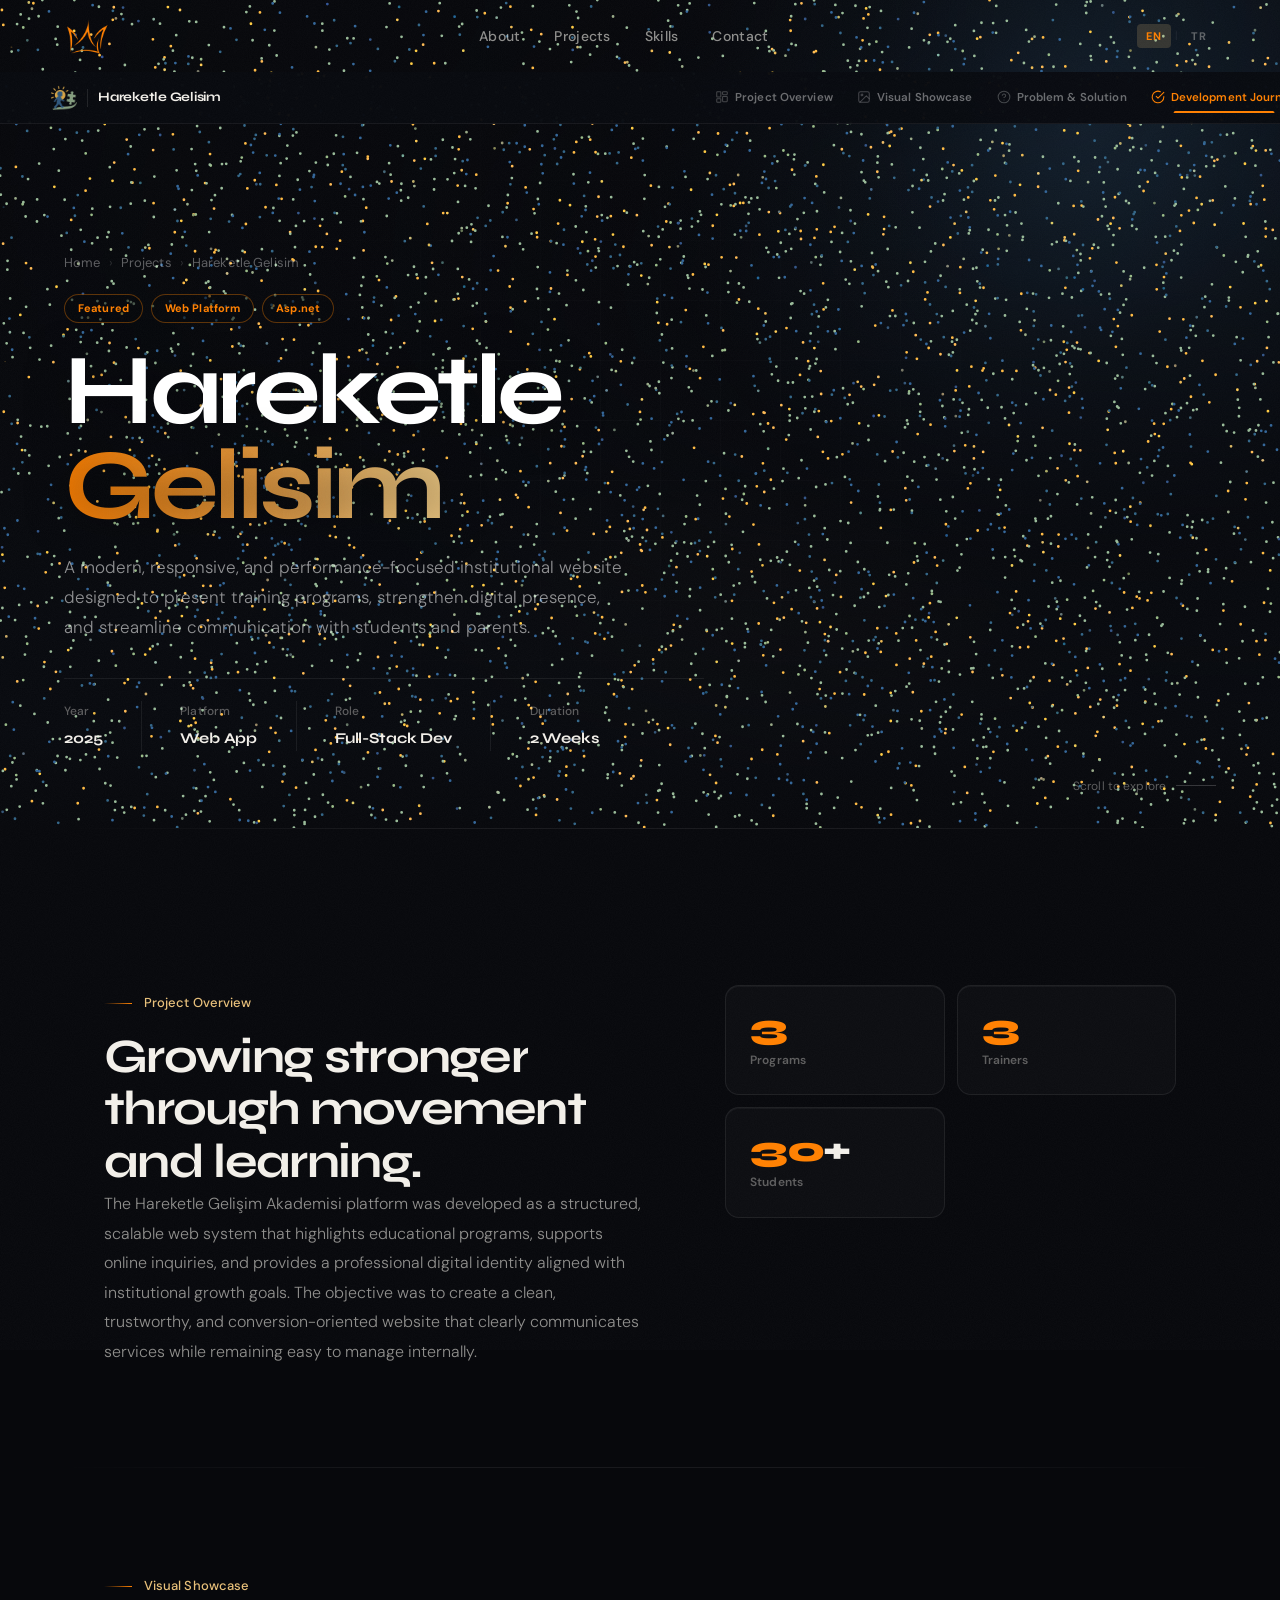
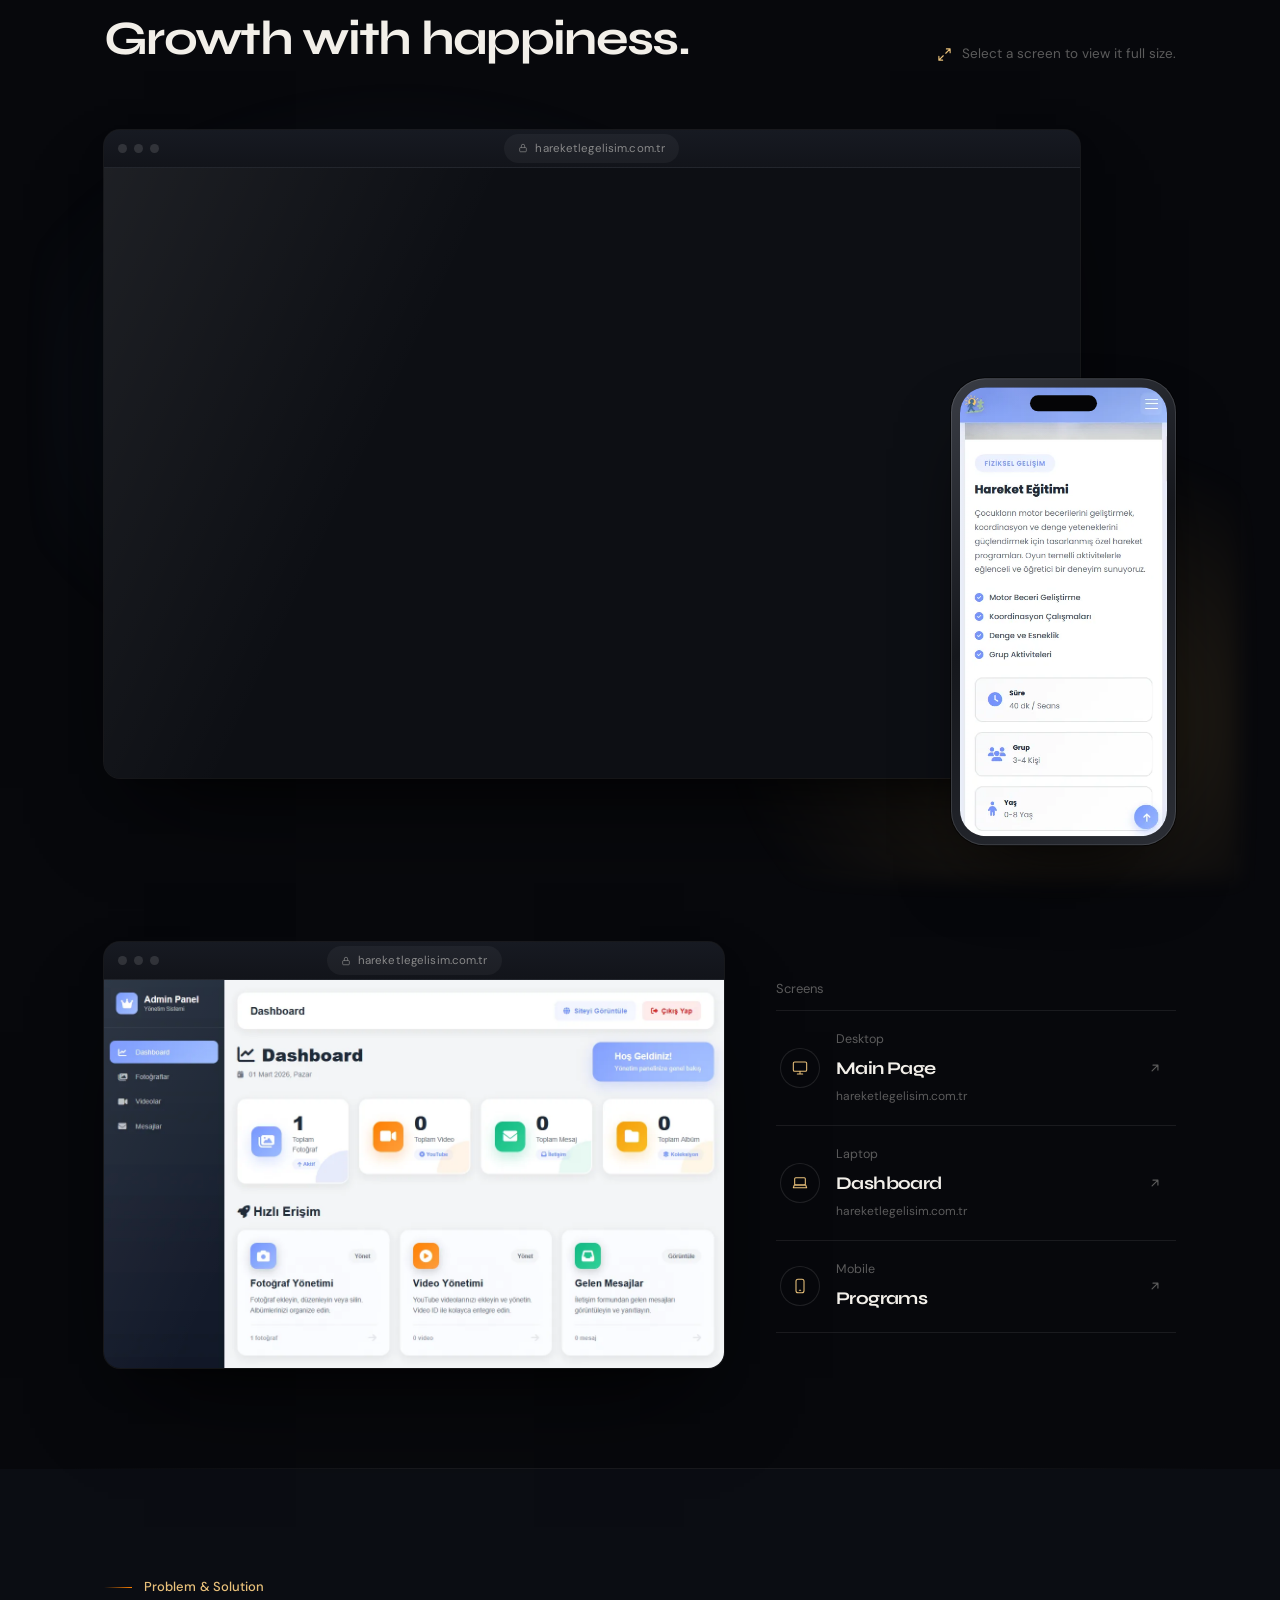
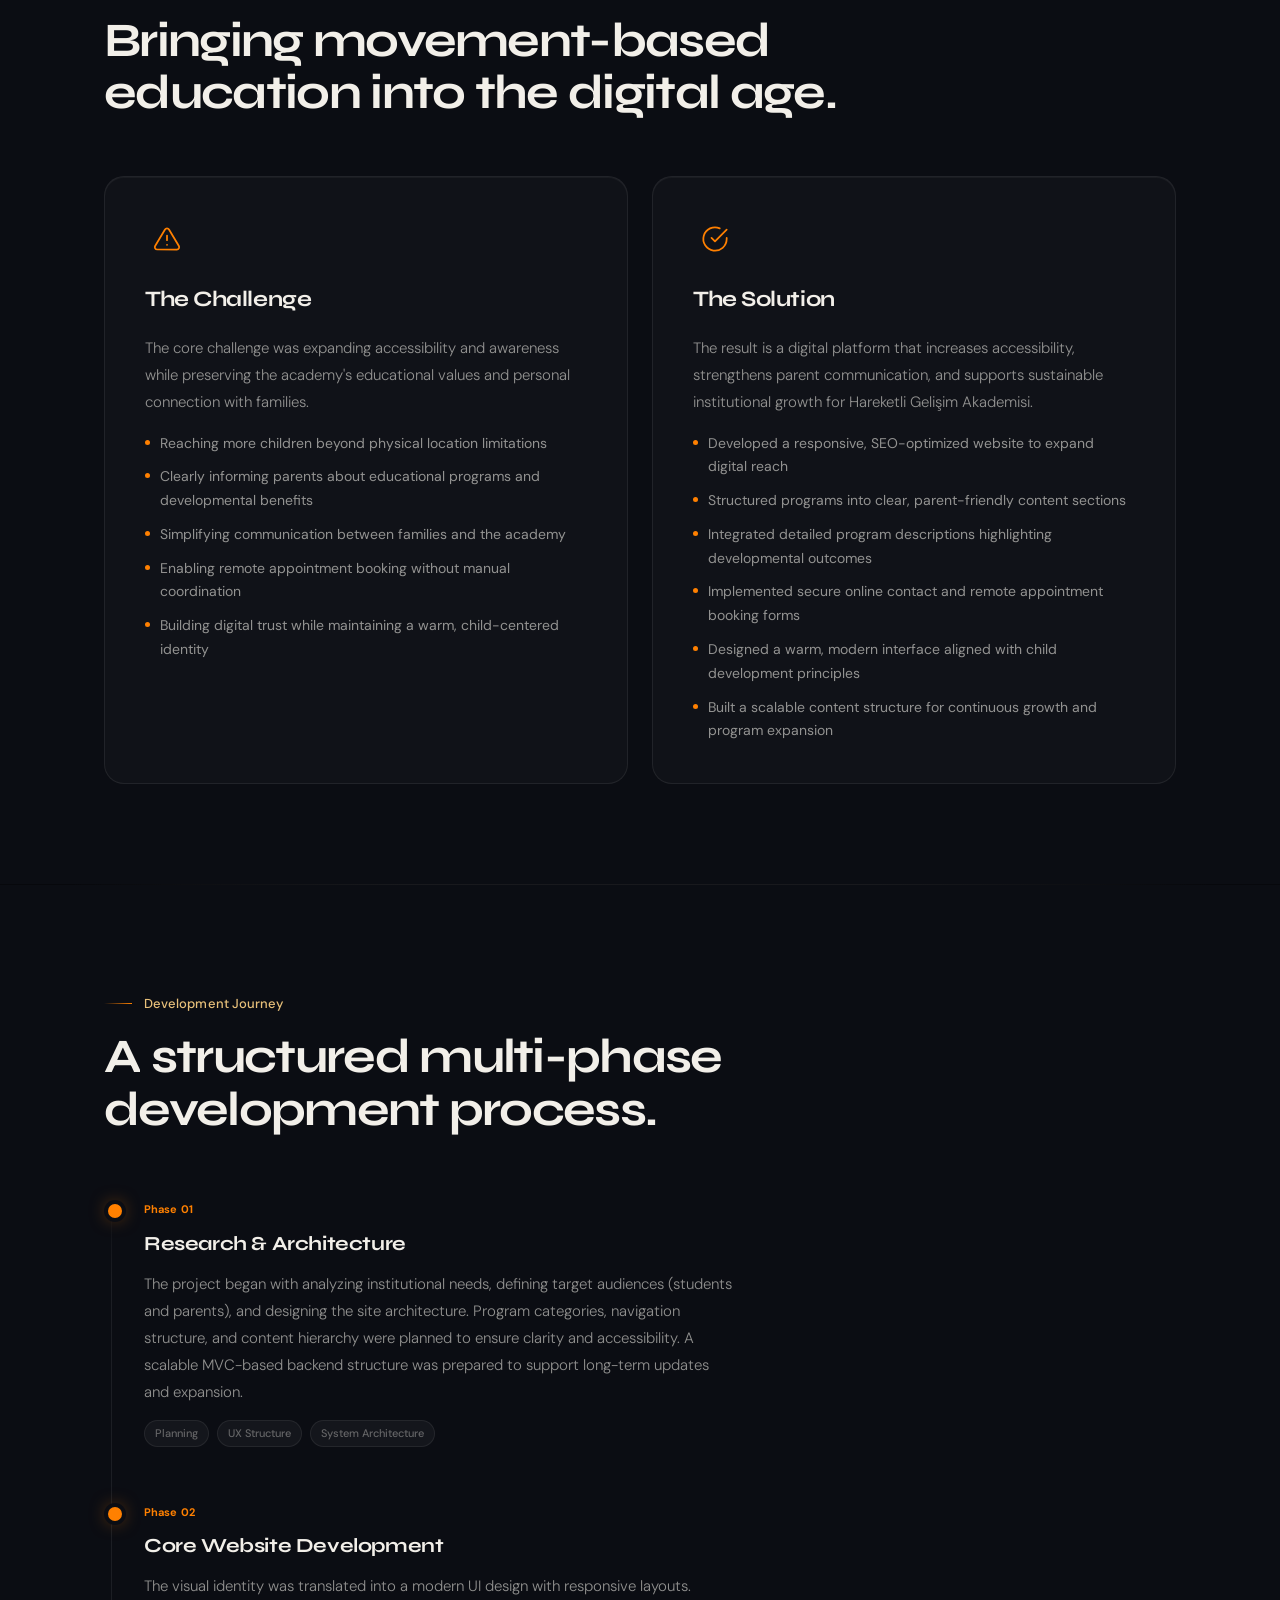
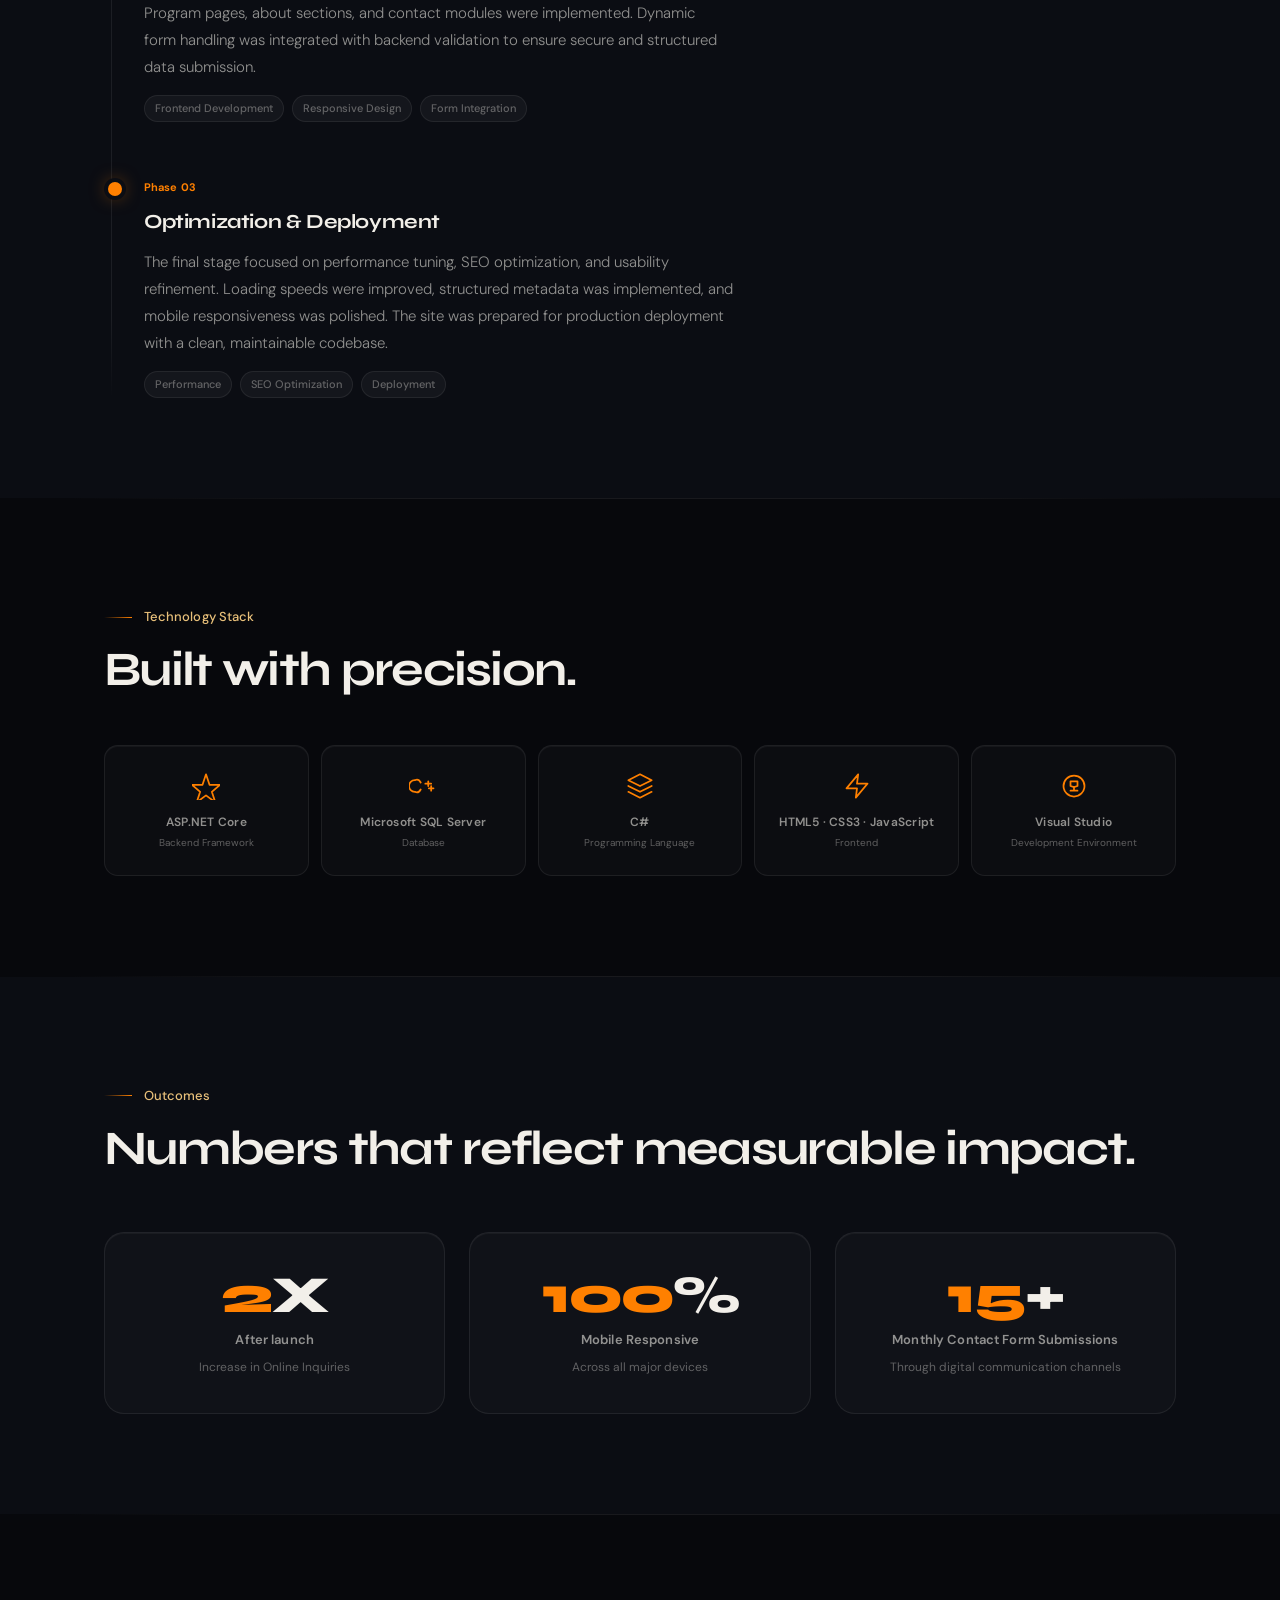
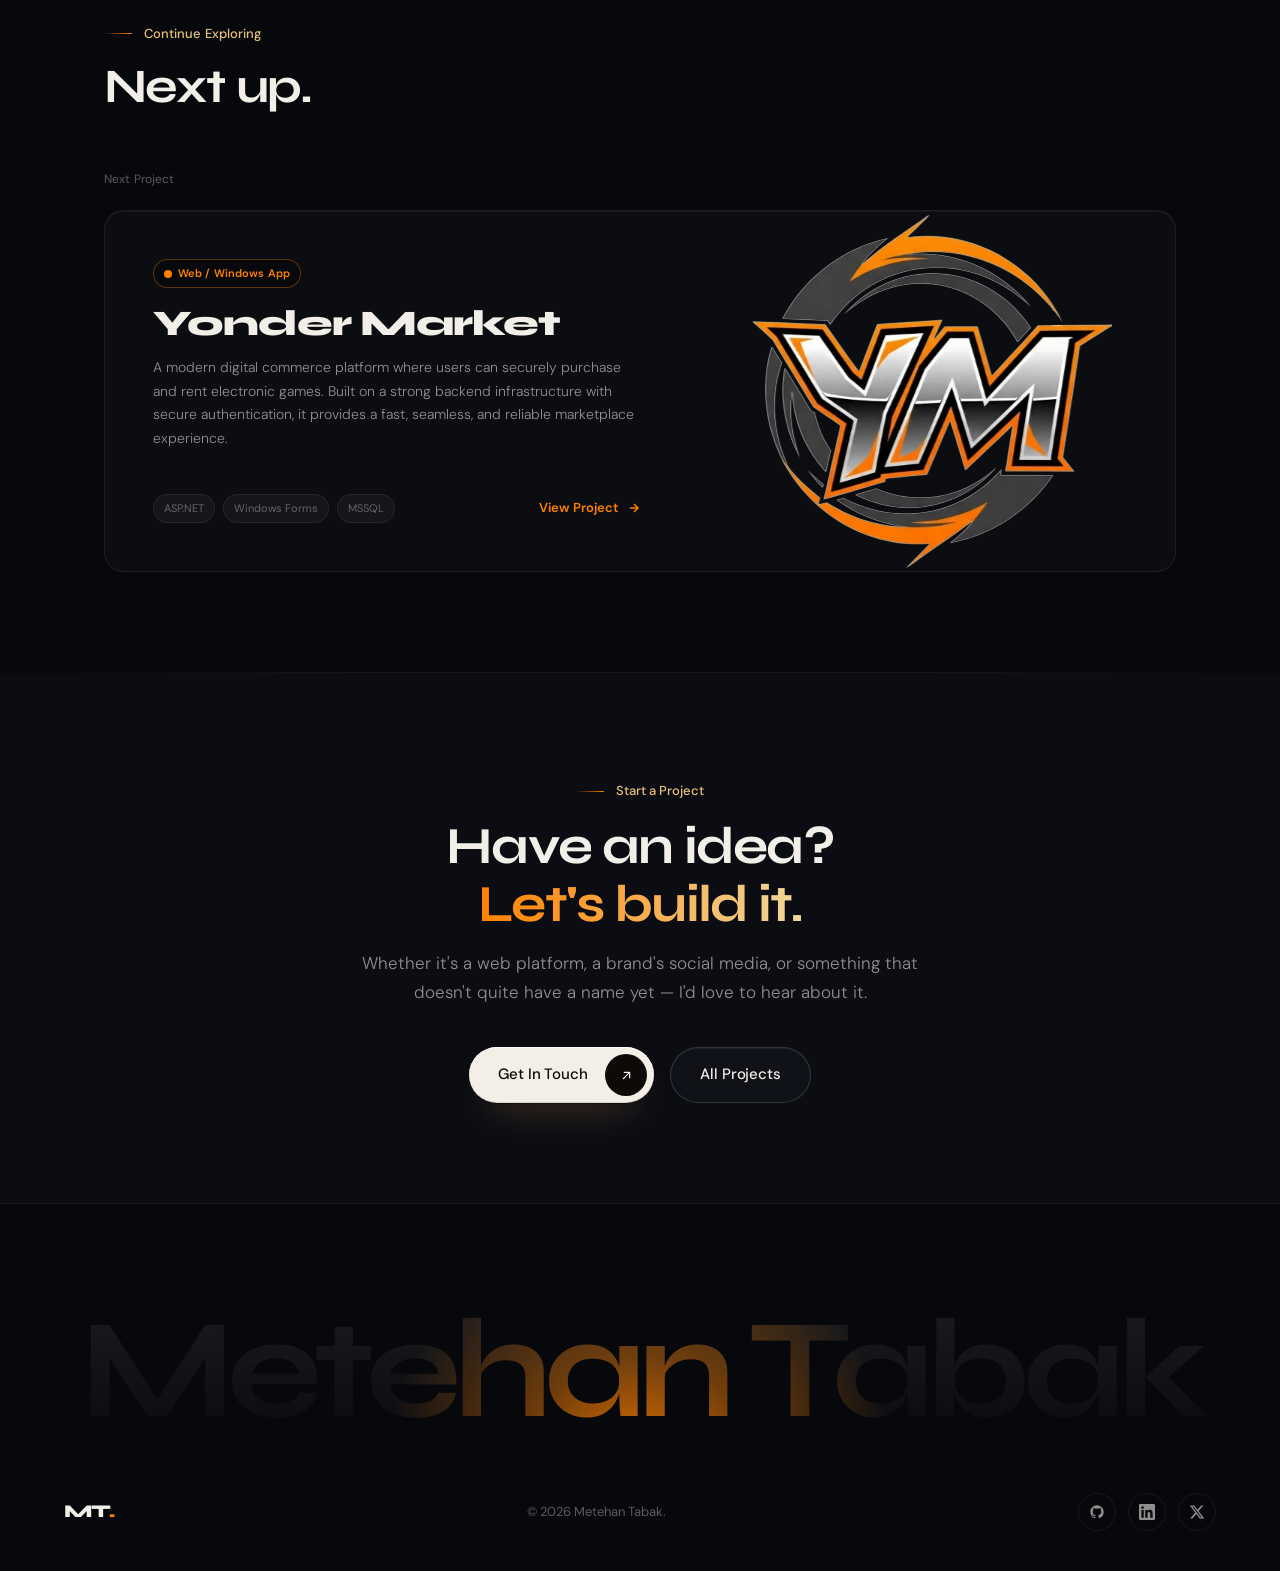
==== HareketleGelisim.html @ 30d792b5 "Add files via upload" ====
<!DOCTYPE html>
<html lang="en">
<head>
  <meta charset="UTF-8">
  <meta name="viewport" content="width=device-width, initial-scale=1.0">
  <title>Hareketle Gelisim — Metehan Tabak</title>
  <meta name="theme-color" content="#07080c">
  <link rel="preload" href="assets/fonts/syne-latin-wght-normal.woff2" as="font" type="font/woff2" crossorigin>
  <link rel="preload" href="assets/fonts/dm-sans-latin-wght-normal.woff2" as="font" type="font/woff2" crossorigin>
  <script>(function(d){d.classList.add('js');try{if(sessionStorage.getItem('mt_seen'))d.classList.add('pl-quick')}catch(e){}})(document.documentElement)</script>
  <noscript><style>#preloader{display:none!important}.reveal{opacity:1!important;transform:none!important}</style></noscript>
  <link rel="stylesheet" href="assets/css/MobileNav.css">
  <style>
    *, *::before, *::after { margin: 0; padding: 0; box-sizing: border-box; }
    :root {
      --bg: #080a0f;
      --bg2: #0d1017;
      --surface: rgba(255,255,255,0.03);
      --surface-hover: rgba(255,255,255,0.06);
      --border: rgba(255,255,255,0.06);
      --border-hover: rgba(255,255,255,0.14);
      --accent: #ff8000;
      --accent2: #FFB266;
      --accent-glow: rgba(232,192,122,0.18);
      --accent-glow-strong: rgba(232,192,122,0.35);
      --text: #f0f0ee;
      --text-muted: rgba(240,240,238,0.45);
      --text-dim: rgba(240,240,238,0.25);
      --font-display: 'Syne', sans-serif;
      --font-body: 'DM Sans', sans-serif;
    }
    html { scroll-behavior: smooth; }
    body { background: var(--bg); color: var(--text); font-family: var(--font-body); font-size: 16px; line-height: 1.7; overflow-x: hidden; }


    /* ── CUSTOM CURSOR ── */
    #cursor {
      position: fixed;
      top: 0; left: 0;
      width: 12px; height: 12px;
      background: var(--accent);
      border-radius: 50%;
      pointer-events: none;
      z-index: 9999;
      transform: translate(-50%, -50%);
      transition: width .2s, height .2s, background .2s, opacity .3s;
      mix-blend-mode: normal;
      opacity: 0;
    }
    #cursor-ring {
      position: fixed;
      top: 0; left: 0;
      width: 36px; height: 36px;
      border: 1.5px solid rgba(232,192,122,0.5);
      border-radius: 50%;
      pointer-events: none;
      z-index: 9998;
      transform: translate(-50%, -50%);
      transition: all .08s linear, opacity .3s;
      opacity: 0;
    }

    /* PRELOADER */
    #preloader { position: fixed; inset: 0; background: var(--bg); z-index: 99999; display: flex; align-items: center; justify-content: center; flex-direction: column; gap: 24px; transition: opacity .6s ease, visibility .6s ease; }
    #preloader.hidden { opacity: 0; visibility: hidden; }
    .preloader-logo { font-family: var(--font-display); font-size: 40px; font-weight: 800; letter-spacing: -0.03em; color: var(--text); }
    .preloader-logo span { color: var(--accent); }
    .preloader-bar-wrap { width: 200px; height: 2px; background: rgba(255,255,255,0.08); border-radius: 2px; overflow: hidden; }
    .preloader-bar { height: 100%; background: linear-gradient(90deg, var(--accent2), var(--accent)); width: 0%; animation: preload 1.4s cubic-bezier(.4,0,.2,1) forwards; }
    @keyframes preload { 0%{width:0%} 40%{width:60%} 80%{width:88%} 100%{width:100%} }

    /* NAV */
    nav { position: fixed; top: 0; left: 0; right: 0; z-index: 1000; padding: 0 clamp(24px,5vw,80px); height: 72px; display: flex; align-items: center; gap: 24px; transition: background .4s, backdrop-filter .4s; }
    nav.scrolled { background: rgba(8,10,15,0.85); backdrop-filter: blur(20px); border-bottom: 1px solid var(--border); }
    .nav-logo { text-decoration: none; flex: 0 0 auto; display: flex; align-items: center; }
    .nav-logo-img { height: 60px; width: auto; display: block; object-fit: contain; filter: brightness(1); transition: opacity .25s; }
    .nav-logo:hover .nav-logo-img { opacity: 0.8; }
    .nav-links { display: flex; align-items: center; gap: 40px; list-style: none; }
    .nav-links a { font-size: 14px; font-weight: 500; color: var(--text-muted); text-decoration: none; letter-spacing: 0.02em; transition: color .25s; position: relative; }
    .nav-links a::after { content:''; position:absolute; bottom:-4px; left:0; width:0; height:1px; background:var(--accent); transition:width .3s cubic-bezier(.4,0,.2,1); }
    .nav-links a:hover { color: var(--text); }
    .nav-links a:hover::after { width: 100%; }
    .hamburger { display: none; flex-direction: column; gap: 5px; background: none; border: none; padding: 4px; }
    .hamburger span { display: block; width: 22px; height: 1.5px; background: var(--text); border-radius: 2px; }

    /* ══ HERO ══ */
    #hero {
      position: relative;
      min-height: 92vh;
      display: flex;
      flex-direction: column;
      justify-content: flex-end;
      overflow: hidden;
    }

    /* subtle dark base */
    .hero-art {
      position: absolute; inset: 0; z-index: 0;
    }
    .hero-art::before {
      content: ''; position: absolute; inset: 0; z-index: 1; pointer-events: none;
      background:
        radial-gradient(ellipse 110% 70% at 50% 0%,   rgba(8,10,15,0.55) 0%, transparent 60%),
        radial-gradient(ellipse 100% 50% at 50% 100%,  rgba(8,10,15,0.95) 0%, rgba(8,10,15,0.6) 40%, transparent 70%);
    }
    .hero-art::after {
      content: ''; position: absolute; inset: 0; z-index: 2; pointer-events: none;
      background: linear-gradient(to top,
        var(--bg) 0%, rgba(8,10,15,0.96) 12%, rgba(8,10,15,0.80) 25%,
        rgba(8,10,15,0.45) 45%, rgba(8,10,15,0.15) 65%, transparent 80%);
    }
    .hero-noise { position: absolute; inset: 0; z-index: 3;
      background-image: url("data:image/svg+xml,%3Csvg viewBox='0 0 256 256' xmlns='http://www.w3.org/2000/svg'%3E%3Cfilter id='n'%3E%3CfeTurbulence type='fractalNoise' baseFrequency='0.9' numOctaves='4' stitchTiles='stitch'/%3E%3C/filter%3E%3Crect width='100%25' height='100%25' filter='url(%23n)' opacity='0.03'/%3E%3C/svg%3E");
      background-size: 200px; pointer-events: none; }
    .hero-grid { position: absolute; inset: 0; z-index: 3;
      background-image: linear-gradient(rgba(255,255,255,0.018) 1px, transparent 1px),
                        linear-gradient(90deg, rgba(255,255,255,0.018) 1px, transparent 1px);
      background-size: 60px 60px;
      mask-image: radial-gradient(ellipse 70% 70% at 50% 50%, black 0%, transparent 75%);
      pointer-events: none; }

    /* content strip — flex row: text left, logo right */
    .hero-content {
      position: relative; z-index: 10; width: 100%;
      padding: 0 clamp(28px,5vw,88px) clamp(52px,6vw,88px);
      opacity: 0; animation: fadeUp .9s ease .25s forwards;
      display: flex;
      align-items: flex-end;
      justify-content: space-between;
      gap: 0;
      overflow: visible;
    }
    /* text sits on top of the logo bleed */
    .hero-text {
      flex: 1; min-width: 0;
      position: relative; z-index: 2;
    }

    /* ── PARALLAX LOGO IMG ── */
    #heroLogoImg {
      flex-shrink: 0;
      width: clamp(1000px, 52vw, 720px);
      height: clamp(420px, 52vw, 720px);
      object-fit: contain;
      display: block;
      margin-right: 40px;
      opacity: 0;
      will-change: transform;
      position: relative; z-index: 1;
      transition: opacity 0.7s ease;
      pointer-events: none;
    }
    #heroLogoImg.loaded { opacity: 0.65; }
    @media (max-width: 768px) { #heroLogoImg { display: none; } }
    .hero-breadcrumb {
      display: flex; align-items: center; gap: 8px;
      font-size: 11px; color: rgba(255,255,255,.35);
      letter-spacing: 0.07em; text-transform: uppercase;
      margin-bottom: 20px;
    }
    .hero-breadcrumb a { color: rgba(255,255,255,.35); text-decoration: none; transition: color .2s; }
    .hero-breadcrumb a:hover { color: var(--accent); }
    .hero-breadcrumb-sep { opacity: .4; }
    .hero-tags {
      display: flex; gap: 8px; flex-wrap: wrap;
      margin-bottom: 20px;
    }
    .hero-tag {
      padding: 4px 13px;
      background: rgba(232,192,122,0.1);
      border: 1px solid rgba(232,192,122,0.22);
      border-radius: 100px;
      font-size: 10px; font-weight: 700;
      color: var(--accent);
      letter-spacing: 0.07em; text-transform: uppercase;
    }
    h1.hero-title {
      font-family: var(--font-display);
      font-size: clamp(40px, 8vw, 100px);
      font-weight: 800; line-height: .95;
      letter-spacing: -0.04em; color: #fff;
      margin-bottom: 20px;
      text-shadow: 0 4px 40px rgba(0,0,0,.5);
    }
    h1.hero-title span {
      display: block;
      background: linear-gradient(90deg, var(--accent) 0%, var(--accent2) 55%, #f0d89a 100% );
      -webkit-background-clip: text; -webkit-text-fill-color: transparent; background-clip: text;
    }
    .hero-desc {
      font-size: clamp(14px, 1.6vw, 17px);
      color: rgba(255,255,255,.55);
      max-width: 560px; line-height: 1.75;
      font-weight: 300; margin-bottom: 36px;
    }
    .hero-meta { display: flex; gap: 48px; flex-wrap: wrap; }
    .meta-label { font-size: 10px; letter-spacing: 0.1em; text-transform: uppercase; color: var(--text-dim); font-weight: 600; margin-bottom: 4px; }
    .meta-value { font-family: var(--font-display); font-size: 15px; font-weight: 700; color: var(--text); letter-spacing: -0.01em; }
    .hero-scroll { position: absolute; bottom: 32px; right: clamp(24px,5vw,80px); display: flex; align-items: center; gap: 10px; font-size: 11px; letter-spacing: 0.1em; text-transform: uppercase; color: var(--text-dim); opacity: 0; animation: fadeUp .8s ease 1s forwards; }
    .scroll-line { width: 40px; height: 1px; background: rgba(255,255,255,.18); overflow: hidden; position: relative; }
    .scroll-line::after { content:''; position:absolute; left:-100%; top:0; width:100%; height:100%; background:var(--accent); animation: lineSlide 2.2s ease 1.8s infinite; }
    @keyframes lineSlide { 0%{left:-100%} 50%{left:0%} 100%{left:100%} }
    @keyframes fadeUp { from{opacity:0;transform:translateY(28px)} to{opacity:1;transform:translateY(0)} }

    /* ══ STICKY PROJECT BAR ══ */
    #project-bar {
      position: fixed;
      top: 72px; left: 0; right: 0;
      height: 52px;
      z-index: 900;
      display: flex;
      align-items: center;
      padding: 0 clamp(20px,4vw,72px);
      background: rgba(8,10,15,0.94);
      backdrop-filter: blur(24px);
      -webkit-backdrop-filter: blur(24px);
      border-bottom: 1px solid rgba(255,255,255,0.06);
      /* Tamamen viewport dışına çek */
      transform: translateY(calc(-100% - 72px));
      opacity: 0;
      transition: transform 0.42s cubic-bezier(.4,0,.2,1), opacity 0.38s ease;
      pointer-events: none;
    }
    #project-bar.visible {
      transform: translateY(0);
      opacity: 1;
      pointer-events: all;
    }

    /* Scroll progress bar */
    #project-bar::after {
      content: '';
      position: absolute;
      bottom: 0; left: 0;
      height: 2px;
      width: var(--scroll-pct, 0%);
      background: linear-gradient(90deg, var(--accent2), var(--accent));
      transition: width 0.1s linear;
      border-radius: 0 2px 2px 0;
    }

    .pbar-left {
      display: flex; align-items: center; gap: 10px;
      flex: 0 0 auto; min-width: 0;
    }
    .pbar-logo { width: 26px; height: 26px; object-fit: contain; border-radius: 6px; opacity: 0.85; }
    .pbar-divider { width: 1px; height: 18px; background: rgba(255,255,255,0.1); flex-shrink: 0; }
    .pbar-name { font-family: var(--font-display); font-size: 13px; font-weight: 700; color: var(--text); letter-spacing: -0.02em; white-space: nowrap; }

    /* ── CENTERED pbar-nav ── */
    .pbar-nav-wrap {
      position: absolute;
      top: 0; bottom: 0;
      left: 50%;
      transform: translateX(-50%);
      display: flex;
      align-items: center;
    }
    .pbar-nav {
      display: flex;
      align-items: center;
      gap: 2px;
      height: 100%;
    }
    .pbar-btn {
      display: flex; align-items: center; gap: 6px;
      padding: 5px 11px; border-radius: 7px;
      color: rgba(255,255,255,0.4);
      text-decoration: none; font-size: 11.5px; font-weight: 600;
      letter-spacing: 0.01em; white-space: nowrap;
      transition: color .22s, background .22s;
      border: none; background: transparent;
      position: relative;
    }
    .pbar-btn::after {
      content: '';
      position: absolute;
      bottom: -1px; left: 50%;
      transform: translateX(-50%) scaleX(0);
      width: 60%; height: 2px;
      background: var(--accent);
      border-radius: 2px 2px 0 0;
      transition: transform .25s cubic-bezier(.4,0,.2,1), opacity .25s;
      opacity: 0;
    }
    .pbar-btn svg { flex-shrink: 0; opacity: 0.6; transition: opacity .22s, color .22s; }
    .pbar-btn:hover { color: var(--text); background: rgba(255,255,255,0.05); }
    .pbar-btn:hover svg { opacity: 1; }
    .pbar-btn.active { color: var(--accent); }
    .pbar-btn.active::after { transform: translateX(-50%) scaleX(1); opacity: 1; }
    .pbar-btn.active svg { opacity: 1; color: var(--accent); }

    /* Mirror of pbar-left — nav'ı gerçekten ortalar */
    .pbar-right { flex: 0 0 auto; visibility: hidden; display: flex; align-items: center; gap: 10px; }
    .pbar-right .pbar-logo { width: 26px; height: 26px; }
    .pbar-right .pbar-divider { width: 1px; height: 18px; }
    .pbar-right .pbar-name { font-size: 13px; }

    /* DIVIDER */
    .section-divider { height: 1px; background: linear-gradient(90deg, transparent, var(--border) 30%, var(--border) 70%, transparent); margin: 0 clamp(24px,5vw,80px); }

    /* SECTION BASE */
    .section-wrap { max-width: 1200px; margin: 0 auto; padding: 100px clamp(24px,5vw,80px); }
    .section-label { display: inline-flex; align-items: center; gap: 10px; font-size: 11px; letter-spacing: 0.12em; text-transform: uppercase; color: var(--accent); font-weight: 600; margin-bottom: 16px; }
    .section-label::before { content:''; display:block; width:24px; height:1px; background:var(--accent); }
    .section-title { font-family: var(--font-display); font-size: clamp(28px,4.5vw,48px); font-weight: 800; letter-spacing: -0.03em; line-height: 1.1; color: var(--text); }
    .section-desc { font-size: 17px; color: var(--text-muted); margin-top: 16px; font-weight: 300; line-height: 1.8; }

    /* REVEAL */
    .reveal { opacity: 0; transform: translateY(32px); transition: opacity .8s cubic-bezier(.4,0,.2,1), transform .8s cubic-bezier(.4,0,.2,1); }
    .reveal.visible { opacity: 1; transform: translateY(0); }
    .reveal-delay-1 { transition-delay: .1s; }
    .reveal-delay-2 { transition-delay: .2s; }
    .reveal-delay-3 { transition-delay: .3s; }
    .reveal-delay-4 { transition-delay: .4s; }

    /* OVERVIEW */
    #overview { background: var(--bg); }
    .overview-grid { display: grid; grid-template-columns: 1.2fr 1fr; gap: 80px; align-items: start; margin-top: 56px; }
    .overview-body { font-size: 16px; color: var(--text-muted); line-height: 1.85; font-weight: 300; }
    .overview-body p + p { margin-top: 18px; }
    .overview-body strong { color: var(--text); font-weight: 500; }
    .overview-stats { display: flex; flex-direction: column; gap: 2px; }
    .stat-card { padding: 24px; background: var(--surface); border: 1px solid var(--border); border-radius: 14px; transition: all .3s; }
    .stat-card:hover { background: var(--surface-hover); border-color: var(--border-hover); transform: translateX(4px); }
    .stat-card-num { font-family: var(--font-display); font-size: 36px; font-weight: 800; letter-spacing: -0.04em; color: var(--text); line-height: 1; }
    .stat-card-num span { color: var(--accent); }
    .stat-card-label { font-size: 12px; letter-spacing: 0.06em; text-transform: uppercase; color: var(--text-dim); margin-top: 4px; font-weight: 600; }
    .stat-row { display: grid; grid-template-columns: 1fr 1fr; gap: 12px; }

    /* CHALLENGE / SOLUTION */
    #challenge { background: var(--bg2); }
    .cs-grid { display: grid; grid-template-columns: 1fr 1fr; gap: 24px; margin-top: 56px; }
    .cs-card { padding: 40px; background: var(--surface); border: 1px solid var(--border); border-radius: 20px; transition: all .4s; }
    .cs-card:hover { background: var(--surface-hover); border-color: var(--border-hover); transform: translateY(-4px); }
    .cs-icon { width: 44px; height: 44px; display: flex; align-items: center; justify-content: center; color: var(--accent); margin-bottom: 20px; }
    .cs-title { font-family: var(--font-display); font-size: 22px; font-weight: 700; color: var(--text); letter-spacing: -0.02em; margin-bottom: 16px; }
    .cs-body { font-size: 15px; color: var(--text-muted); line-height: 1.8; font-weight: 300; }
    .cs-list { margin-top: 16px; display: flex; flex-direction: column; gap: 10px; }
    .cs-item { display: flex; align-items: flex-start; gap: 10px; font-size: 14px; color: var(--text-muted); }
    .cs-item::before { content:''; display:block; width:5px; height:5px; border-radius:50%; background:var(--accent); margin-top:8px; flex-shrink:0; }

        /* GALLERY */
    #gallery { background: var(--bg); }

    /* ── Gallery Layout ── */
    .gallery-showcase { display: flex; flex-direction: column; gap: 32px; margin-top: 56px; }

    /* Row wrappers */
    .gallery-row { display: flex; gap: 24px; align-items: stretch; }

    /* ── DEVICE LABEL ── */
    .device-label {
      display: inline-flex; align-items: center; gap: 6px;
      font-size: 10px; font-weight: 700; letter-spacing: 0.1em; text-transform: uppercase;
      color: var(--text-dim); margin-bottom: 10px;
    }
    .device-label svg { opacity: .55; }

    /* ── DESKTOP FRAME ── */
    .device-desktop {
      flex: 1; min-width: 0;
      transition: transform .4s cubic-bezier(.4,0,.2,1);
    }
    .device-desktop:hover { transform: translateY(-5px); }

    .browser-frame {
      border-radius: 14px; overflow: hidden;
      border: 1px solid var(--border-hover);
      background: #1a1d24;
      box-shadow: 0 24px 64px rgba(0,0,0,0.55), 0 0 0 1px rgba(255,255,255,0.04);
      transition: box-shadow .4s, border-color .4s;
    }
    .device-desktop:hover .browser-frame {
      box-shadow: 0 32px 80px rgba(0,0,0,0.65), 0 0 0 1px rgba(232,192,122,0.14);
      border-color: rgba(232,192,122,0.2);
    }
    .browser-bar {
      height: 36px; background: #141720;
      border-bottom: 1px solid rgba(255,255,255,0.06);
      display: flex; align-items: center; padding: 0 14px; gap: 7px; flex-shrink: 0;
    }
    .browser-dot {
      width: 10px; height: 10px; border-radius: 50%; flex-shrink: 0;
    }
    .browser-dot:nth-child(1) { background: #ff5f57; }
    .browser-dot:nth-child(2) { background: #febc2e; }
    .browser-dot:nth-child(3) { background: #28c840; }
    .browser-url {
      flex: 1; height: 20px; background: rgba(255,255,255,0.05);
      border-radius: 4px; margin: 0 10px; display: flex; align-items: center;
      padding: 0 8px; gap: 6px;
    }
    .browser-url-lock { width: 8px; height: 8px; opacity: .4; }
    .browser-url-text {
      font-size: 10px; color: rgba(255,255,255,0.3); letter-spacing: 0.02em;
      white-space: nowrap; overflow: hidden; text-overflow: ellipsis;
    }
    .browser-screen {
      width: 100%; aspect-ratio: 16/10; overflow: hidden;
      position: relative; display: block;
    }
    .browser-screen img {
      width: 100%; height: 100%; object-fit: cover; object-position: top center;
      display: block; transition: transform .6s cubic-bezier(.4,0,.2,1);
    }
    .device-desktop:hover .browser-screen img { transform: scale(1.03); }

    /* ── MOBILE FRAME ── */
    .device-mobile {
      flex: 0 0 auto; width: 190px;
      transition: transform .4s cubic-bezier(.4,0,.2,1);
    }
    .device-mobile:hover { transform: translateY(-5px); }

    .phone-frame {
      border-radius: 30px; overflow: hidden;
      border: 2px solid rgba(255,255,255,0.1);
      background: #111318;
      box-shadow: 0 24px 64px rgba(0,0,0,0.6), inset 0 1px 0 rgba(255,255,255,0.08), 0 0 0 1px rgba(255,255,255,0.04);
      transition: box-shadow .4s, border-color .4s;
      position: relative;
    }
    .device-mobile:hover .phone-frame {
      box-shadow: 0 32px 80px rgba(0,0,0,0.7), inset 0 1px 0 rgba(255,255,255,0.1), 0 0 0 1px rgba(232,192,122,0.18);
      border-color: rgba(232,192,122,0.25);
    }
    .phone-notch {
      height: 28px; background: #111318;
      display: flex; align-items: center; justify-content: center;
      position: relative; z-index: 2; flex-shrink: 0;
    }
    .phone-notch-pill {
      width: 72px; height: 12px; background: #0d1017; border-radius: 8px;
    }
    .phone-screen {
      width: 100%; aspect-ratio: 9/19; overflow: hidden; display: block;
      background: #0d1017;
    }
    .phone-screen img {
      width: 100%; height: 100%; object-fit: cover; object-position: top center;
      display: block; transition: transform .6s cubic-bezier(.4,0,.2,1);
    }
    .device-mobile:hover .phone-screen img { transform: scale(1.03); }
    .phone-home {
      height: 24px; display: flex; align-items: center; justify-content: center;
      flex-shrink: 0;
    }
    .phone-home-bar {
      width: 52px; height: 4px; border-radius: 3px; background: rgba(255,255,255,0.18);
    }

    @media (max-width: 900px) {
      .gallery-row { flex-direction: column; }
      .device-mobile { width: 100%; max-width: 220px; margin: 0 auto; }
    }
    @media (max-width: 560px) {
      .device-mobile { width: 180px; }
    }

    /* old classes kept for compatibility */
    .gallery-grid { display: none; }
    .gallery-item { display: none; }
    .gallery-caption { font-family: var(--font-display); font-size: 14px; font-weight: 700; color: var(--text); letter-spacing: -0.01em; }
    .gallery-sub { font-size: 12px; color: var(--text-dim); }
    /* PROCESS */
    #process { background: var(--bg2); }
    .process-timeline { position: relative; margin-top: 64px; padding-left: 40px; }
    .process-timeline::before { content:''; position:absolute; left:7px; top:0; bottom:0; width:1px; background:linear-gradient(to bottom, transparent, var(--border) 10%, var(--border) 90%, transparent); }
    .process-step { position: relative; padding-bottom: 56px; }
    .process-step:last-child { padding-bottom: 0; }
    .process-dot { position: absolute; left: -36px; top: 4px; width: 14px; height: 14px; border-radius: 50%; border: 2px solid var(--accent); background: var(--bg2); transition: all .3s; }
    .process-step:hover .process-dot { background: var(--accent); box-shadow: 0 0 16px var(--accent-glow); }
    .process-num { font-size: 11px; font-weight: 700; color: var(--accent); letter-spacing: 0.1em; text-transform: uppercase; margin-bottom: 8px; }
    .process-title { font-family: var(--font-display); font-size: 20px; font-weight: 700; color: var(--text); letter-spacing: -0.02em; margin-bottom: 10px; }
    .process-body { font-size: 15px; color: var(--text-muted); line-height: 1.8; font-weight: 300; max-width: 600px; }
    .process-tags { display: flex; gap: 8px; flex-wrap: wrap; margin-top: 14px; }
    .ptag { padding: 3px 10px; background: rgba(255,255,255,0.04); border: 1px solid var(--border); border-radius: 100px; font-size: 11px; color: var(--text-dim); font-weight: 500; }

    /* TECH */
    #tech { background: var(--bg); }
    .tech-grid { display: grid; grid-template-columns: repeat(5, 1fr); gap: 12px; margin-top: 48px; }
    .tech-item { padding: 24px 16px; background: var(--surface); border: 1px solid var(--border); border-radius: 14px; text-align: center; transition: all .3s cubic-bezier(.4,0,.2,1); display: flex; flex-direction: column; align-items: center; }
    .tech-item:hover { background: var(--surface-hover); border-color: rgba(232,192,122,0.25); transform: translateY(-4px); box-shadow: 0 8px 24px rgba(0,0,0,0.3), 0 0 0 1px rgba(232,192,122,0.1); }
    .tech-icon { width: 32px; height: 32px; display: flex; align-items: center; justify-content: center; color: var(--accent); margin: 0 auto 10px auto; }
    .tech-label { font-size: 12px; font-weight: 600; color: var(--text-muted); letter-spacing: 0.02em; }
    .tech-sub { font-size: 10px; color: var(--text-dim); margin-top: 2px; }

    /* RESULTS */
    #results { background: var(--bg2); }
    .results-grid { display: grid; grid-template-columns: repeat(3, 1fr); gap: 24px; margin-top: 56px; }
    .result-card { padding: 36px 32px; background: var(--surface); border: 1px solid var(--border); border-radius: 20px; text-align: center; transition: all .4s; position: relative; overflow: hidden; }
    .result-card::before { content:''; position:absolute; inset:0; background:radial-gradient(circle at 50% 0%, var(--accent-glow) 0%, transparent 70%); opacity:0; transition:opacity .4s; }
    .result-card:hover { background: var(--surface-hover); border-color: rgba(232,192,122,0.2); transform: translateY(-6px); box-shadow: 0 16px 48px rgba(0,0,0,0.4); }
    .result-card:hover::before { opacity: 1; }
    .result-num { font-family: var(--font-display); font-size: 52px; font-weight: 800; letter-spacing: -0.04em; color: var(--text); line-height: 1; position: relative; }
    .result-num span { color: var(--accent); }
    .result-label { font-size: 13px; font-weight: 600; color: var(--text-muted); margin-top: 8px; letter-spacing: 0.02em; position: relative; }
    .result-desc { font-size: 12px; color: var(--text-dim); margin-top: 6px; position: relative; }

    /* NEXT */
    #next { background: var(--bg); }
    .next-inner { margin-top: 56px; }
    .next-label { font-size: 12px; letter-spacing: 0.1em; text-transform: uppercase; color: var(--text-dim); margin-bottom: 20px; }
    .next-card { display: grid; grid-template-columns: 1.2fr 1fr; border: 1px solid var(--border); border-radius: 20px; overflow: hidden; transition: all .4s cubic-bezier(.4,0,.2,1); text-decoration: none; background: var(--surface); transform-style: preserve-3d; }
    .next-card:hover { border-color: rgba(232,192,122,0.25); background: var(--surface-hover); transform: perspective(1200px) translateY(-8px); box-shadow: 0 24px 80px rgba(0,0,0,0.5), 0 0 0 1px rgba(232,192,122,0.1); }
    .next-card-content { padding: 48px; display: flex; flex-direction: column; justify-content: space-between; }
    .next-card-top { }
    .next-card-badge { display: inline-flex; align-items: center; gap: 6px; padding: 4px 10px; background: var(--accent-glow); border: 1px solid rgba(232,192,122,0.25); border-radius: 100px; font-size: 10px; font-weight: 600; color: var(--accent); letter-spacing: 0.08em; text-transform: uppercase; margin-bottom: 16px; }
    .next-card-title { font-family: var(--font-display); font-size: clamp(22px,3.5vw,36px); font-weight: 800; color: var(--text); letter-spacing: -0.03em; line-height: 1.1; margin-bottom: 12px; }
    .next-card-desc { font-size: 14px; color: var(--text-muted); line-height: 1.7; font-weight: 300; }
    .next-card-bottom { margin-top: 32px; display: flex; align-items: center; justify-content: space-between; }
    .next-card-tags { display: flex; gap: 8px; flex-wrap: wrap; }
    .ntag { padding: 4px 10px; background: rgba(255,255,255,0.04); border: 1px solid var(--border); border-radius: 100px; font-size: 11px; color: var(--text-dim); }
    .ntags { display: flex; gap: 8px; flex-wrap: wrap; }
    .next-arrow { display: flex; align-items: center; gap: 8px; font-size: 13px; font-weight: 600; color: var(--accent); letter-spacing: 0.04em; text-transform: uppercase; transition: gap .2s; }
    .next-card:hover .next-arrow { gap: 14px; }
    .next-card-visual { display: flex; align-items: center; justify-content: center; font-size: 80px; position: relative; overflow: hidden; min-height: 240px; }
    .next-card-visual-emoji { transition: transform .5s cubic-bezier(.4,0,.2,1); }
    .next-card:hover .next-card-visual-emoji { transform: scale(1.1) rotate(-5deg); }
    .next-card-emoji { transition: transform .5s cubic-bezier(.4,0,.2,1); }
    .next-card:hover .next-card-emoji { transform: scale(1.1) rotate(-5deg); }
    .next-card-img { max-width: 80%; height: auto; object-fit: contain; transition: transform .5s cubic-bezier(.4,0,.2,1); }
    .next-card:hover .next-card-img { transform: scale(1.1); }

    /* CTA */
    #cta { background: var(--bg2); }
    .cta-inner { text-align: center; max-width: 600px; margin: 0 auto; }
    .cta-title { font-family: var(--font-display); font-size: clamp(28px,5vw,52px); font-weight: 800; letter-spacing: -0.03em; line-height: 1.1; color: var(--text); margin-bottom: 16px; }
    .cta-title span { background: linear-gradient(90deg, var(--accent) 0%, #f0d89a 100%); -webkit-background-clip: text; -webkit-text-fill-color: transparent; background-clip: text; }
    .cta-desc { font-size: 17px; color: var(--text-muted); line-height: 1.7; font-weight: 300; margin-bottom: 40px; }
    .cta-btns { display: flex; gap: 16px; justify-content: center; flex-wrap: wrap; }
    .btn-primary { display: inline-flex; align-items: center; gap: 10px; padding: 14px 30px; background: var(--accent); color: #080a0f; font-family: var(--font-body); font-size: 14px; font-weight: 600; letter-spacing: 0.01em; border-radius: 8px; border: none; text-decoration: none; transition: all .3s cubic-bezier(.4,0,.2,1); position: relative; overflow: hidden; }
    .btn-primary::before { content:''; position:absolute; inset:0; background:rgba(255,255,255,0.15); opacity:0; transition:opacity .3s; }
    .btn-primary:hover { transform: translateY(-2px); box-shadow: 0 8px 30px var(--accent-glow-strong); }
    .btn-primary:hover::before { opacity: 1; }
    .btn-secondary { display: inline-flex; align-items: center; gap: 10px; padding: 14px 30px; background: transparent; color: var(--text); font-family: var(--font-body); font-size: 14px; font-weight: 500; border-radius: 8px; border: 1px solid var(--border-hover); text-decoration: none; transition: all .3s; }
    .btn-secondary:hover { border-color: rgba(255,255,255,0.25); background: rgba(255,255,255,0.04); transform: translateY(-2px); }

    /* FOOTER */
    footer { border-top: 1px solid var(--border); padding: 40px clamp(24px,5vw,80px); display: flex; align-items: center; justify-content: space-between; flex-wrap: wrap; gap: 20px; }
    .footer-logo { font-family: var(--font-display); font-size: 18px; font-weight: 800; letter-spacing: -0.03em; color: var(--text); text-decoration: none; }
    .footer-logo span { color: var(--accent); }
    .footer-copy { font-size: 13px; color: var(--text-dim); }
    .footer-socials { display: flex; gap: 12px; }
    .social-btn { width: 38px; height: 38px; border: 1px solid var(--border); border-radius: 8px; display: flex; align-items: center; justify-content: center; color: var(--text-muted); text-decoration: none; font-size: 16px; transition: all .3s; }
    .social-btn:hover { border-color: var(--accent); color: var(--accent); background: var(--accent-glow); transform: translateY(-2px); }

    /* BACK TO TOP */
    #btt { position: fixed; bottom: 32px; right: 32px; width: 44px; height: 44px; background: var(--surface); border: 1px solid var(--border); border-radius: 10px; display: flex; align-items: center; justify-content: center; color: var(--text-muted); text-decoration: none; font-size: 18px; transition: all .3s; opacity: 0; pointer-events: none; z-index: 100; transform: translateY(10px); }
    #btt.visible { opacity: 1; pointer-events: all; transform: translateY(0); }
    #btt:hover { border-color: var(--accent); color: var(--accent); background: var(--accent-glow); }

    /* SCROLLBAR & SELECTION */
    ::-webkit-scrollbar { width: 4px; }
    ::-webkit-scrollbar-track { background: var(--bg); }
    ::-webkit-scrollbar-thumb { background: rgba(232,192,122,0.2); border-radius: 2px; }
    ::selection { background: rgba(232,192,122,0.2); color: var(--text); }

    /* RESPONSIVE */
    @media (max-width: 1024px) {
      .overview-grid { grid-template-columns: 1fr; gap: 48px; }
      .cs-grid { grid-template-columns: 1fr; }
      .gallery-grid { grid-template-columns: 1fr; }
      .gallery-item.tall { grid-row: span 1; }
      .gallery-item.wide { grid-column: span 1; }
      .tech-grid { grid-template-columns: repeat(4, 1fr); }
      .results-grid { grid-template-columns: 1fr 1fr; }
      .next-card { grid-template-columns: 1fr; }
      .next-card-visual { min-height: 160px; }
    }
    @media (max-width: 768px) {
      .nav-links { display: none; }
      .hamburger { display: flex; }
      .lang-switcher { display: flex; position: absolute; left: 50%; transform: translateX(-50%); }
      .gallery-grid { grid-template-columns: 1fr; }
      .tech-grid { grid-template-columns: repeat(3, 1fr); }
      .results-grid { grid-template-columns: 1fr; }
      .stat-row { grid-template-columns: 1fr; }
      .hero-meta { gap: 24px; }
      footer { flex-direction: column; align-items: flex-start; }
      .hero-right-img { display: none; }
      /* pbar: icon-only on mobile */
      .pbar-btn span { display: none; }
      .pbar-btn { padding: 7px 9px; gap: 0; }
      .pbar-btn svg { width: 16px; height: 16px; }
      .pbar-name { display: none; }
      .pbar-divider { display: none; }
      .pbar-right { display: none; }
    }
    @media (max-width: 480px) {
    }
  
    /* ── LANG SWITCHER ── */
    .lang-switcher { display: flex; align-items: center; gap: 4px; flex: 0 0 auto; }
    .nav-center { display: flex; flex: 1; align-items: center; justify-content: center; gap: 40px; }
    .lang-btn { background: none; border: none; font-family: var(--font-body); font-size: 11px; font-weight: 700; color: var(--text-dim); letter-spacing: 0.08em; padding: 5px 9px; border-radius: 4px; transition: all .2s; text-transform: uppercase; }
    .lang-btn.active { color: var(--accent); background: var(--accent-glow); }
    .lang-btn:hover:not(.active) { color: var(--text-muted); }
    .lang-sep { color: var(--border); font-size: 11px; user-select: none; }

</style>
  <link rel="stylesheet" href="assets/css/premium.css">
</head>
<body>

<div id="preloader" aria-hidden="true">
  <div class="pl-crown"><svg viewBox="0 0 700 609" focusable="false"><defs><path id="plCrownPath" d="M564 603.5C545.8 593.9 495.1 578.3 457.5 570.6C340.7 546.8 218.1 554.4 93.7 593.1C86.6 595.3 80.6 596.9 80.3 596.7C79.5 595.9 111.4 580.6 124 575.7C212.9 541.2 321.6 530.6 429 546C454.7 549.7 479.4 554.6 507 561.6C518.8 564.6 528.5 567 528.6 567C528.7 567 527.2 562.2 525.4 556.4C507.8 501 510.7 433.3 533 376C537.3 365 549.1 339.8 549.7 340.3C549.9 340.5 549.1 343.3 548 346.5C541.7 364.7 535.1 397 532.4 422.3C530.2 443.3 530.9 485.9 533.8 504.5C538.9 537.1 546.8 562.9 560.1 590.1C563.9 597.9 566.9 604.4 566.8 604.6C566.6 604.7 565.4 604.2 564 603.5ZM65.5 562C71.9 377.5 53.2 238 10.5 153.1C7.5 147 5 141.8 5 141.4C5 139.4 32.1 156.5 49.5 169.5C120.9 222.5 170.7 289.8 187 355.2C188.7 362.3 190 368.4 189.8 368.9C189.7 369.4 185 361.9 179.5 352.2C154.9 308.9 128 273.3 103.2 251.5C93.7 243.1 76.3 230.4 75.4 231.2C75.2 231.5 76.4 237.5 78 244.6C93.7 313 97.7 394.3 88.9 467.5C85 499.6 75.6 544.1 67.5 568L65 575.5L65.5 562ZM576.3 521C572.5 506.2 571.5 493.8 571.5 458.5C571.5 420.8 572.2 409.8 577.1 375.5C584.2 325.4 597.8 269.6 616.9 212.6C620.8 201.1 623.8 191.4 623.5 191.2C622.8 190.5 612.7 196.8 602.7 204.4C562.7 234.3 512.3 286.2 475.5 335.3C470.7 341.8 466.5 346.9 466.3 346.6C465.6 346 472.8 327.6 478 316.4C508.8 250.7 567.7 190.3 644 146.4C658.5 138.1 693.7 120.7 695 121.2C695.5 121.4 691.6 129.6 686.3 139.5C627 251.5 589.4 377.8 580 496.5C579.3 504.8 578.5 514.6 578.1 518.5L577.4 525.5L576.3 521ZM486.9 481.9C423.6 438.3 374.6 347.3 359 244.5C357.9 236.8 356.7 229 356.4 227.1C355.9 223.9 355.5 224.4 350.6 235.6C312.4 323.2 239.4 401.8 146.1 456C133.2 463.4 117.6 471.4 122 468.3C139.6 455.7 164.6 434.3 184.9 414.5C278.8 322.8 342.6 206.6 367.4 82C370.5 66.7 372.1 56.4 375.7 30.5C376.2 26.8 376.4 36.6 376.2 55.5C374.9 154.3 386.8 251.3 409.7 328C428.3 390.7 457.7 446.6 489.3 479.8C492.6 483.2 495.1 486.2 494.8 486.5C494.6 486.8 491 484.7 486.9 481.9Z"/><clipPath id="plClip"><use href="#plCrownPath"/></clipPath><linearGradient id="plGrad" x1="0" y1="1" x2="0" y2="0"><stop offset="0" stop-color="#ff5a1f"/><stop offset=".45" stop-color="#ff8000"/><stop offset="1" stop-color="#ffd08a"/></linearGradient></defs><use href="#plCrownPath" fill="rgba(255,255,255,.09)"/><g clip-path="url(#plClip)"><rect class="pl-fill" x="0" y="0" width="700" height="609" fill="url(#plGrad)"/></g></svg></div>
  <div class="pl-count"><span class="pl-num">0</span></div>
</div>

<nav id="navbar">
  <a href="index.html" class="nav-logo"><img src="assets/img/LogoOrange.webp" alt="MT Logo" class="nav-logo-img" width="46" height="46"></a>
  <div class="nav-center">
    <ul class="nav-links">
    <li><a href="index.html#about" data-i18n="nav.about">About</a></li>
    <li><a href="index.html#projects" data-i18n="nav.projects">Projects</a></li>
    <li><a href="index.html#skills" data-i18n="nav.skills">Skills</a></li>
    <li><a href="index.html#contact" data-i18n="nav.contact">Contact</a></li>
  </ul>
  </div>
  <div class="lang-switcher" id="lang-switcher"><button class="lang-btn" data-lang="en">EN</button><span class="lang-sep">|</span><button class="lang-btn" data-lang="tr">TR</button></div>
  <button class="hamburger" id="hamburger" aria-label="Open menu"><span></span><span></span><span></span></button>
</nav>

<!-- STICKY PROJECT BAR -->
<div id="project-bar">
  <div class="pbar-left">
    <img src="assets/img/HareketLogoPng.webp" alt="Hareketle Gelisim logo" class="pbar-logo" onerror="this.style.display='none'">
    <span class="pbar-divider"></span>
    <span class="pbar-name">Hareketle Gelisim</span>
  </div>
  <div class="pbar-nav-wrap">
    <nav class="pbar-nav">
      <a href="#overview"  class="pbar-btn" data-section="overview">
        <svg width="14" height="14" viewBox="0 0 24 24" fill="none" stroke="currentColor" stroke-width="1.8" stroke-linecap="round" stroke-linejoin="round"><rect x="3" y="3" width="7" height="9" rx="1"/><rect x="13" y="3" width="8" height="5" rx="1"/><rect x="13" y="11" width="8" height="9" rx="1"/><rect x="3" y="15" width="7" height="6" rx="1"/></svg>
        <span data-i18n="pbar.overview">Overview</span>
      </a>
      <a href="#gallery"   class="pbar-btn" data-section="gallery">
        <svg width="14" height="14" viewBox="0 0 24 24" fill="none" stroke="currentColor" stroke-width="1.8" stroke-linecap="round" stroke-linejoin="round"><rect x="3" y="3" width="18" height="18" rx="3"/><circle cx="8.5" cy="8.5" r="1.5"/><path d="M21 15l-5-5L5 21"/></svg>
        <span data-i18n="pbar.gallery">Gallery</span>
      </a>
      <a href="#challenge" class="pbar-btn" data-section="challenge">
        <svg width="14" height="14" viewBox="0 0 24 24" fill="none" stroke="currentColor" stroke-width="1.8" stroke-linecap="round" stroke-linejoin="round"><path d="M12 22c5.523 0 10-4.477 10-10S17.523 2 12 2 2 6.477 2 12s4.477 10 10 10z"/><path d="M9.09 9a3 3 0 0 1 5.83 1c0 2-3 3-3 3"/><line x1="12" y1="17" x2="12.01" y2="17"/></svg>
        <span data-i18n="pbar.challenge">Challenge</span>
      </a>
      <a href="#process"   class="pbar-btn" data-section="process">
        <svg width="14" height="14" viewBox="0 0 24 24" fill="none" stroke="currentColor" stroke-width="1.8" stroke-linecap="round" stroke-linejoin="round"><path d="M22 11.08V12a10 10 0 1 1-5.93-9.14"/><path d="M9 11l3 3L22 4"/></svg>
        <span data-i18n="pbar.process">Process</span>
      </a>
      <a href="#results"   class="pbar-btn" data-section="results">
        <svg width="14" height="14" viewBox="0 0 24 24" fill="none" stroke="currentColor" stroke-width="1.8" stroke-linecap="round" stroke-linejoin="round"><path d="M3 3v18h18"/><path d="M7 14l4-5 3 3 4-6"/></svg>
        <span data-i18n="pbar.results">Results</span>
      </a>
    </nav>
  </div>
  <!-- Mirror of pbar-left for true centering (hidden) -->
  <div class="pbar-right" aria-hidden="true">
    <span class="pbar-logo"></span>
    <span class="pbar-divider"></span>
    <span class="pbar-name">Hareketle Gelisim</span>
  </div>
</div>

<!-- Mobile Nav Overlay -->
<div class="mob-overlay" id="mob-overlay"></div>

<!-- Mobile Nav Panel -->
<div class="mobile-nav" id="mobile-nav">
  <!-- Header -->
  <div class="mob-header">
    <a href="index.html" class="mob-logo">MT<span>.</span></a>
    <button class="mob-close" id="mobile-close" aria-label="Close menu">
      <div class="mob-close-line"></div>
      <div class="mob-close-line"></div>
    </button>
  </div>

  <!-- Links -->
  <nav class="mob-links">
    <a href="index.html#about"    class="mob-link-item mobile-link">
      <span class="mob-link-num">01</span>
      <span class="mob-link-label" data-i18n="nav.about">About</span>
      <span class="mob-link-arrow"><svg width="12" height="12" viewBox="0 0 24 24" fill="none" stroke="currentColor" stroke-width="2.5"><path d="M5 12h14M12 5l7 7-7 7"/></svg></span>
    </a>
    <a href="index.html#projects" class="mob-link-item mobile-link">
      <span class="mob-link-num">02</span>
      <span class="mob-link-label" data-i18n="nav.projects">Projects</span>
      <span class="mob-link-arrow"><svg width="12" height="12" viewBox="0 0 24 24" fill="none" stroke="currentColor" stroke-width="2.5"><path d="M5 12h14M12 5l7 7-7 7"/></svg></span>
    </a>
    <a href="index.html#skills"   class="mob-link-item mobile-link">
      <span class="mob-link-num">03</span>
      <span class="mob-link-label" data-i18n="nav.skills">Skills</span>
      <span class="mob-link-arrow"><svg width="12" height="12" viewBox="0 0 24 24" fill="none" stroke="currentColor" stroke-width="2.5"><path d="M5 12h14M12 5l7 7-7 7"/></svg></span>
    </a>
    <a href="index.html#contact"  class="mob-link-item mobile-link">
      <span class="mob-link-num">04</span>
      <span class="mob-link-label" data-i18n="nav.contact">Contact</span>
      <span class="mob-link-arrow"><svg width="12" height="12" viewBox="0 0 24 24" fill="none" stroke="currentColor" stroke-width="2.5"><path d="M5 12h14M12 5l7 7-7 7"/></svg></span>
    </a>
    <a href="index.html#"         class="mob-link-item mobile-link">
      <span class="mob-link-num">05</span>
      <span class="mob-link-label" data-i18n="nav.cv">Download CV</span>
      <span class="mob-link-arrow"><svg width="12" height="12" viewBox="0 0 24 24" fill="none" stroke="currentColor" stroke-width="2.5"><path d="M5 12h14M12 5l7 7-7 7"/></svg></span>
    </a>
  </nav>

  <!-- Panel Footer -->
  <div class="mob-footer">
    <div class="mob-footer-top">
      <div class="mob-socials">
        <a href="https://github.com/MteeahN" class="mob-social-btn" title="GitHub">
          <svg viewBox="0 0 24 24" width="15" height="15" fill="currentColor"><path d="M12 2C6.477 2 2 6.484 2 12.017c0 4.425 2.865 8.18 6.839 9.504.5.092.682-.217.682-.483 0-.237-.008-.868-.013-1.703-2.782.605-3.369-1.343-3.369-1.343-.454-1.158-1.11-1.466-1.11-1.466-.908-.62.069-.608.069-.608 1.003.07 1.531 1.032 1.531 1.032.892 1.53 2.341 1.088 2.91.832.092-.647.35-1.088.636-1.338-2.22-.253-4.555-1.113-4.555-4.951 0-1.093.39-1.988 1.029-2.688-.103-.253-.446-1.272.098-2.65 0 0 .84-.27 2.75 1.026A9.564 9.564 0 0 1 12 6.844a9.59 9.59 0 0 1 2.504.337c1.909-1.296 2.747-1.027 2.747-1.027.546 1.379.202 2.398.1 2.651.64.7 1.028 1.595 1.028 2.688 0 3.848-2.339 4.695-4.566 4.943.359.309.678.92.678 1.855 0 1.338-.012 2.419-.012 2.747 0 .268.18.58.688.482A10.02 10.02 0 0 0 22 12.017C22 6.484 17.522 2 12 2z"/></svg>
        </a>
        <a href="https://www.linkedin.com/in/metehantabak/" class="mob-social-btn" title="LinkedIn">
          <svg viewBox="0 0 24 24" width="15" height="15" fill="currentColor"><path d="M20.447 20.452h-3.554v-5.569c0-1.328-.027-3.037-1.852-3.037-1.853 0-2.136 1.445-2.136 2.939v5.667H9.351V9h3.414v1.561h.046c.477-.9 1.637-1.85 3.37-1.85 3.601 0 4.267 2.37 4.267 5.455v6.286zM5.337 7.433a2.062 2.062 0 0 1-2.063-2.065 2.064 2.064 0 1 1 2.063 2.065zm1.782 13.019H3.555V9h3.564v11.452zM22.225 0H1.771C.792 0 0 .774 0 1.729v20.542C0 23.227.792 24 1.771 24h20.451C23.2 24 24 23.227 24 22.271V1.729C24 .774 23.2 0 22.222 0h.003z"/></svg>
        </a>
        <a href="https://x.com/MeteVeyn" class="mob-social-btn" title="Twitter / X">
          <svg viewBox="0 0 24 24" width="15" height="15" fill="currentColor"><path d="M18.244 2.25h3.308l-7.227 8.26 8.502 11.24H16.17l-5.214-6.817L4.99 21.75H1.68l7.73-8.835L1.254 2.25H8.08l4.713 6.231zm-1.161 17.52h1.833L7.084 4.126H5.117z"/></svg>
        </a>
      </div>
      <div class="mob-lang">
        <button class="lang-btn" data-lang="en">EN</button>
        <span class="lang-sep">|</span>
        <button class="lang-btn" data-lang="tr">TR</button>
      </div>
    </div>
    <div class="mob-status">
      <span class="mob-status-dot"></span>
      <span data-i18n="hero.badge">Available for new projects</span>
    </div>
  </div>
</div>

<!-- HERO -->
<section id="hero" style="--p1:53,101,142;--p2:248,191,81">

  <div class="hero-art"></div>
  <div class="hero-noise"></div>
  <div class="hero-grid"></div>

  <!-- Content strip -->
  <div class="hero-content">
    <div class="hero-text">
      <div class="hero-breadcrumb">
        <a href="index.html" data-i18n="breadcrumb.home">Home</a>
        <span class="hero-breadcrumb-sep">›</span>
        <a href="index.html#projects" data-i18n="breadcrumb.projects">Projects</a>
        <span class="hero-breadcrumb-sep">›</span>
        <span>Hareketle Gelisim</span>
      </div>
      <div class="hero-tags">
        <span class="hero-tag" data-i18n="hero.tag1">Featured</span>
        <span class="hero-tag" data-i18n="hero.tag2">Web Platform</span>
        <span class="hero-tag" data-i18n="hero.tag3">Asp.net</span>
      </div>
      <h1 class="hero-title">Hareketle<span>Gelisim</span></h1>
      <p class="hero-desc" data-i18n="hero.desc">A modern, responsive, and performance-focused institutional website designed to present training programs, strengthen digital presence, and streamline communication with students and parents.</p>
      <div class="hero-meta">
        <div class="meta-item"><div class="meta-label" data-i18n="meta.year">Year</div><div class="meta-value">2025</div></div>
        <div class="meta-item"><div class="meta-label" data-i18n="meta.platform">Platform</div><div class="meta-value">Web App</div></div>
        <div class="meta-item"><div class="meta-label" data-i18n="meta.role">Role</div><div class="meta-value">Full-Stack Dev</div></div>
        <div class="meta-item"><div class="meta-label" data-i18n="meta.duration">Duration</div><div class="meta-value">2 Weeks</div></div>
      </div>
    </div>

    <img
      id="heroLogoImg"
      src="assets/img/HareketLogoPng.webp"
      alt="Hareketle Gelisim Logo"
      onerror="this.style.display='none'"
    >
  </div>
  <div class="hero-scroll"><span data-i18n="scroll.hint">Scroll to explore</span> <div class="scroll-line"></div></div>

</section>

<div class="section-divider"></div>

<!-- OVERVIEW -->
<section id="overview">
  <div class="section-wrap">
    <div class="overview-grid">
      <div>
        <div class="section-label reveal" data-i18n="label.overview">Project Overview</div>
        <h2 class="section-title reveal reveal-delay-1" data-i18n="overview.title">Growing stronger through movement and learning.</h2>
        <div class="overview-body reveal reveal-delay-2">
          <p data-i18n="overview.body">The Hareketle Gelişim Akademisi platform was developed as a <strong>structured, scalable web system</strong> that highlights educational programs, supports online inquiries, and provides a professional digital identity aligned with institutional growth goals. The objective was to create a <strong>clean, trustworthy, and conversion-oriented website</strong> that clearly communicates services while remaining easy to manage internally.</p>
        </div>
      </div>
      <div class="overview-stats reveal reveal-delay-2">
        <div class="stat-row">
          <div class="stat-card"><div class="stat-card-num"><span id="s1">0</span></div><div class="stat-card-label" data-i18n="stat.01.sub">Programs</div></div>
          <div class="stat-card"><div class="stat-card-num"><span id="s2">0</span></div><div class="stat-card-label" data-i18n="stat.02.sub">Trainers</div></div>
          <div class="stat-card"><div class="stat-card-num"><span id="s3">0</span>+</div><div class="stat-card-label" data-i18n="stat.03.sub">Students</div></div>
        </div>
      </div>
    </div>
  </div>
</section>

<div class="section-divider"></div>

<!-- GALLERY -->
<section id="gallery">
  <div class="section-wrap">
    <div class="gx-head">
      <div>
        <div class="section-label reveal" data-i18n="label.gallery">Visual Showcase</div>
        <h2 class="section-title reveal reveal-delay-1" data-i18n="gallery.title">Growth with happiness</h2>
      </div>
      <p class="gx-hint reveal reveal-delay-2"><svg viewBox="0 0 24 24" width="15" height="15" fill="none" stroke="currentColor" stroke-width="1.8" stroke-linecap="round" stroke-linejoin="round" aria-hidden="true"><path d="M15 3h6v6M9 21H3v-6M21 3l-7 7M3 21l7-7"/></svg><span data-i18n="g.hint">Select a screen to view it full size.</span></p>
    </div>
    <div class="gx-stage">
      <div class="gx-glow" aria-hidden="true"></div>
      <figure class="gx-shot gx-desktop" data-lb="0" data-cursor="hand" tabindex="0" role="button">
          <div class="gx-browser">
            <div class="gx-bar"><span class="gx-dots" aria-hidden="true"><i></i><i></i><i></i></span><span class="gx-url"><svg viewBox="0 0 24 24" width="10" height="10" fill="none" stroke="currentColor" stroke-width="2.4" aria-hidden="true"><rect x="4" y="11" width="16" height="10" rx="2"/><path d="M8 11V7a4 4 0 0 1 8 0v4"/></svg>hareketlegelisim.com.tr</span><span class="gx-bar-sp" aria-hidden="true"></span></div>
            <div class="gx-screen"><img src="assets/img/Hareket Desktop.webp" alt="Hareketle Gelişim — Ana Sayfa" loading="lazy" decoding="async"></div>
          </div>
          <span class="gx-zoom" aria-hidden="true"><svg viewBox="0 0 24 24" width="15" height="15" fill="none" stroke="currentColor" stroke-width="1.8" stroke-linecap="round" stroke-linejoin="round" aria-hidden="true"><path d="M15 3h6v6M9 21H3v-6M21 3l-7 7M3 21l7-7"/></svg></span>
        </figure>
      <figure class="gx-shot gx-phone" data-lb="2" data-cursor="hand" tabindex="0" role="button" data-parallax="0.06">
          <div class="gx-phone-frame">
            <span class="gx-island" aria-hidden="true"></span>
            <div class="gx-screen"><img src="assets/img/Hareket Mobile.webp" alt="Mobil — Ana Sayfa" loading="lazy" decoding="async"></div>
          </div>
          <span class="gx-zoom" aria-hidden="true"><svg viewBox="0 0 24 24" width="15" height="15" fill="none" stroke="currentColor" stroke-width="1.8" stroke-linecap="round" stroke-linejoin="round" aria-hidden="true"><path d="M15 3h6v6M9 21H3v-6M21 3l-7 7M3 21l7-7"/></svg></span>
        </figure>
    </div>
    <div class="gx-row">
      <figure class="gx-shot gx-laptop reveal" data-lb="1" data-cursor="hand" tabindex="0" role="button">
          <div class="gx-browser">
            <div class="gx-bar"><span class="gx-dots" aria-hidden="true"><i></i><i></i><i></i></span><span class="gx-url"><svg viewBox="0 0 24 24" width="10" height="10" fill="none" stroke="currentColor" stroke-width="2.4" aria-hidden="true"><rect x="4" y="11" width="16" height="10" rx="2"/><path d="M8 11V7a4 4 0 0 1 8 0v4"/></svg>hareketlegelisim.com.tr</span><span class="gx-bar-sp" aria-hidden="true"></span></div>
            <div class="gx-screen"><img src="assets/img/Hareket Laptop.webp" alt="Hareketle Gelişim — Programlar" loading="lazy" decoding="async"></div>
          </div>
          <span class="gx-zoom" aria-hidden="true"><svg viewBox="0 0 24 24" width="15" height="15" fill="none" stroke="currentColor" stroke-width="1.8" stroke-linecap="round" stroke-linejoin="round" aria-hidden="true"><path d="M15 3h6v6M9 21H3v-6M21 3l-7 7M3 21l7-7"/></svg></span>
        </figure>
      <div class="gx-index reveal reveal-delay-1">
        <p class="gx-index-title" data-i18n="g.screens">Screens</p>
        <button type="button" class="gx-item" data-lb="0">
            <span class="gx-item-ico"><svg viewBox="0 0 24 24" width="16" height="16" fill="none" stroke="currentColor" stroke-width="1.6" stroke-linecap="round" stroke-linejoin="round" aria-hidden="true"><rect x="2" y="3" width="20" height="14" rx="2"/><path d="M8 21h8M12 17v4"/></svg></span>
            <span class="gx-item-text"><span class="gx-item-d" data-i18n="g.d1">Desktop</span><span class="gx-item-n" data-i18n="g.n1">Main Page</span><span class="gx-item-url">hareketlegelisim.com.tr</span></span>
            <span class="gx-item-go" aria-hidden="true"><svg viewBox="0 0 24 24" width="14" height="14" fill="none" stroke="currentColor" stroke-width="2" stroke-linecap="round" stroke-linejoin="round" aria-hidden="true"><path d="M7 17 17 7M8.5 7H17v8.5"/></svg></span>
          </button>
        <button type="button" class="gx-item" data-lb="1">
            <span class="gx-item-ico"><svg viewBox="0 0 24 24" width="16" height="16" fill="none" stroke="currentColor" stroke-width="1.6" stroke-linecap="round" stroke-linejoin="round" aria-hidden="true"><rect x="4" y="4" width="16" height="11" rx="1.5"/><path d="M2 19h20l-1.5-4h-17z"/></svg></span>
            <span class="gx-item-text"><span class="gx-item-d" data-i18n="g.d2">Laptop</span><span class="gx-item-n" data-i18n="g.n2">Dashboard</span><span class="gx-item-url">hareketlegelisim.com.tr</span></span>
            <span class="gx-item-go" aria-hidden="true"><svg viewBox="0 0 24 24" width="14" height="14" fill="none" stroke="currentColor" stroke-width="2" stroke-linecap="round" stroke-linejoin="round" aria-hidden="true"><path d="M7 17 17 7M8.5 7H17v8.5"/></svg></span>
          </button>
        <button type="button" class="gx-item" data-lb="2">
            <span class="gx-item-ico"><svg viewBox="0 0 24 24" width="16" height="16" fill="none" stroke="currentColor" stroke-width="1.6" stroke-linecap="round" stroke-linejoin="round" aria-hidden="true"><rect x="6" y="2" width="12" height="20" rx="3"/><path d="M11 18.5h2"/></svg></span>
            <span class="gx-item-text"><span class="gx-item-d" data-i18n="g.d3">Mobile</span><span class="gx-item-n" data-i18n="g.n3">Programs</span></span>
            <span class="gx-item-go" aria-hidden="true"><svg viewBox="0 0 24 24" width="14" height="14" fill="none" stroke="currentColor" stroke-width="2" stroke-linecap="round" stroke-linejoin="round" aria-hidden="true"><path d="M7 17 17 7M8.5 7H17v8.5"/></svg></span>
          </button>
      </div>
    </div>
  </div>
</section>

<div class="section-divider"></div>

<!-- CHALLENGE -->
<section id="challenge">
  <div class="section-wrap">
    <div class="section-label reveal" data-i18n="label.challenge">Problem &amp; Solution</div>
    <h2 class="section-title reveal reveal-delay-1" data-i18n="challenge.heading">Making AI that feels alive without killing performance.</h2>
    <div class="cs-grid">
      <div class="cs-card reveal reveal-delay-1">
        <div class="cs-icon"><svg viewBox="0 0 24 24" fill="none" stroke="currentColor" stroke-width="1.5" stroke-linecap="round" stroke-linejoin="round" xmlns="http://www.w3.org/2000/svg" width="28" height="28"><path d="M10.29 3.86L1.82 18a2 2 0 0 0 1.71 3h16.94a2 2 0 0 0 1.71-3L13.71 3.86a2 2 0 0 0-3.42 0z"/><line x1="12" y1="9" x2="12" y2="13"/><line x1="12" y1="17" x2="12.01" y2="17"/></svg></div>
        <div class="cs-title" data-i18n="challenge.title">The Challenge</div>
        <div class="cs-body" data-i18n="challenge.body">The core challenge was expanding accessibility and awareness while preserving the academy’s educational values and personal connection with families.</div>
        <div class="cs-list" data-i18n-html="challenge.list">
          <div class="cs-item">Reaching more children beyond physical location limitations</div>
          <div class="cs-item">Clearly informing parents about educational programs and developmental benefits</div>
          <div class="cs-item">Simplifying communication between families and the academy</div>
          <div class="cs-item">Enabling remote appointment booking without manual coordination</div>
          <div class="cs-item">Building digital trust while maintaining a warm, child-centered identity</div>
        </div>
      </div>
      <div class="cs-card reveal reveal-delay-2">
        <div class="cs-icon"><svg viewBox="0 0 24 24" fill="none" stroke="currentColor" stroke-width="1.5" stroke-linecap="round" stroke-linejoin="round" xmlns="http://www.w3.org/2000/svg" width="28" height="28"><path d="M22 11.08V12a10 10 0 1 1-5.93-9.14"/><polyline points="22 4 12 14.01 9 11.01"/></svg></div>
        <div class="cs-title" data-i18n="solution.title">The Solution</div>
        <div class="cs-body" data-i18n="solution.body">The result is a digital platform that increases accessibility, strengthens parent communication, and supports sustainable institutional growth for Hareketli Gelişim Akademisi.</div>
        <div class="cs-list" data-i18n-html="solution.list">
          <div class="cs-item">Developed a responsive, SEO-optimized website to expand digital reach</div>
          <div class="cs-item">Structured programs into clear, parent-friendly content sections</div>
          <div class="cs-item">Integrated detailed program descriptions highlighting developmental outcomes</div>
          <div class="cs-item">Implemented secure online contact and remote appointment booking forms</div>
          <div class="cs-item">Designed a warm, modern interface aligned with child development principles</div>
          <div class="cs-item">Built a scalable content structure for continuous growth and program expansion</div>
        </div>
      </div>
    </div>
  </div>
</section>

<div class="section-divider"></div>

<!-- PROCESS -->
<section id="process">
  <div class="section-wrap">
    <div class="section-label reveal" data-i18n="label.process">Development Journey</div>
    <h2 class="section-title reveal reveal-delay-1" data-i18n="process.title">A structured multi-phase development process.</h2>
    <div class="process-timeline">
      <div class="process-step reveal">
        <div class="process-dot"></div>
        <div class="process-num" data-i18n="phase.num.01">Phase 01</div>
        <div class="process-title" data-i18n="p01.title">Research & Architecture</div>
        <div class="process-body" data-i18n="p01.body">The project began with analyzing institutional needs, defining target audiences (students and parents), and designing the site architecture. Program categories, navigation structure, and content hierarchy were planned to ensure clarity and accessibility. A scalable MVC-based backend structure was prepared to support long-term updates and expansion.</div>
        <div class="process-tags" data-i18n-html="p01.tags"><span class="ptag">Planning</span><span class="ptag">UX Structure</span><span class="ptag">System Architecture</span></div>
      </div>
      <div class="process-step reveal reveal-delay-1">
        <div class="process-dot"></div>
        <div class="process-num" data-i18n="phase.num.02">Phase 02</div>
        <div class="process-title" data-i18n="p02.title">Core Website Development</div>
        <div class="process-body" data-i18n="p02.body">The visual identity was translated into a modern UI design with responsive layouts. Program pages, about sections, and contact modules were implemented. Dynamic form handling was integrated with backend validation to ensure secure and structured data submission.</div>
        <div class="process-tags" data-i18n-html="p02.tags"><span class="ptag">Frontend Development</span><span class="ptag">Responsive Design</span><span class="ptag">Form Integration</span></div>
      </div>
      <div class="process-step reveal reveal-delay-2">
        <div class="process-dot"></div>
        <div class="process-num" data-i18n="phase.num.03">Phase 03</div>
        <div class="process-title" data-i18n="p03.title">Optimization & Deployment</div>
        <div class="process-body" data-i18n="p03.body">The final stage focused on performance tuning, SEO optimization, and usability refinement. Loading speeds were improved, structured metadata was implemented, and mobile responsiveness was polished. The site was prepared for production deployment with a clean, maintainable codebase.</div>
        <div class="process-tags" data-i18n-html="p03.tags"><span class="ptag">Performance</span><span class="ptag">SEO Optimization</span><span class="ptag">Deployment</span></div>
      </div>
    </div>
  </div>
</section>

<div class="section-divider"></div>

<!-- TECH STACK -->
<section id="tech">
  <div class="section-wrap">
    <div class="section-label reveal" data-i18n="label.tech">Technology Stack</div>
    <h2 class="section-title reveal reveal-delay-1" data-i18n="tech.title">Built with precision.</h2>
    <div class="tech-grid reveal reveal-delay-2">
      <div class="tech-item"><div class="tech-icon"><svg viewBox="0 0 24 24" fill="none" stroke="currentColor" stroke-width="1.5" stroke-linecap="round" stroke-linejoin="round" xmlns="http://www.w3.org/2000/svg" width="28" height="28"><path d="M12 2l3 9h9l-7 6 3 9-8-6-8 6 3-9-7-6h9z"/></svg></div><div class="tech-label">ASP.NET Core</div><div class="tech-sub" data-i18n="tech.sub.backend">Backend Framework</div></div>
      <div class="tech-item"><div class="tech-icon"><svg viewBox="0 0 24 24" fill="none" stroke="currentColor" stroke-width="1.5" stroke-linecap="round" stroke-linejoin="round" xmlns="http://www.w3.org/2000/svg" width="28" height="28"><path d="M10 9c-1-2-3-3-5-2a5 5 0 0 0 0 10c2 1 4 0 5-2"/><path d="M14 10h5M16.5 8v4"/><path d="M17 14h4M19 12v4"/></svg></div><div class="tech-label">Microsoft SQL Server</div><div class="tech-sub" data-i18n="tech.sub.db">Database</div></div>
      <div class="tech-item"><div class="tech-icon"><svg viewBox="0 0 24 24" fill="none" stroke="currentColor" stroke-width="1.5" stroke-linecap="round" stroke-linejoin="round" xmlns="http://www.w3.org/2000/svg" width="28" height="28"><path d="M12 2L2 7l10 5 10-5-10-5z"/><path d="M2 17l10 5 10-5"/><path d="M2 12l10 5 10-5"/></svg></div><div class="tech-label">C#</div><div class="tech-sub" data-i18n="tech.sub.language">Programming Language</div></div>
      <div class="tech-item"><div class="tech-icon"><svg viewBox="0 0 24 24" fill="none" stroke="currentColor" stroke-width="1.5" stroke-linecap="round" stroke-linejoin="round" xmlns="http://www.w3.org/2000/svg" width="28" height="28"><path d="M13 2L3 14h9l-1 8 10-12h-9l1-8z"/></svg></div><div class="tech-label">HTML5 · CSS3 · JavaScript</div><div class="tech-sub" data-i18n="tech.sub.frontend">Frontend</div></div>
      <div class="tech-item"><div class="tech-icon"><svg viewBox="0 0 24 24" fill="none" stroke="currentColor" stroke-width="1.5" stroke-linecap="round" stroke-linejoin="round" xmlns="http://www.w3.org/2000/svg" width="28" height="28"><circle cx="12" cy="12" r="9"/><path d="M9 8h6v4l-3 1-3-1V8z"/><path d="M9 16h6M12 13v3"/></svg></div><div class="tech-label">Visual Studio</div><div class="tech-sub" data-i18n="tech.sub.ide">Development Environment</div></div>
    </div>
  </div>
</section>

<div class="section-divider"></div>

<!-- RESULTS -->
<section id="results">
  <div class="section-wrap">
    <div class="section-label reveal" data-i18n="label.results">Outcomes</div>
    <h2 class="section-title reveal reveal-delay-1" data-i18n="results.title">Numbers that reflect measurable impact.</h2>
    <div class="results-grid">
      <div class="result-card reveal"><div class="result-num"><span id="r1">0</span>X</div><div class="result-label" data-i18n="r1.label">After launch</div><div class="result-desc" data-i18n="r1.desc">Increase in Online Inquiries</div></div>
      <div class="result-card reveal reveal-delay-1"><div class="result-num"><span id="r2">0</span>%</div><div class="result-label" data-i18n="r2.label">Mobile Responsive</div><div class="result-desc" data-i18n="r2.desc">Across all major devices</div></div>
      <div class="result-card reveal reveal-delay-2"><div class="result-num"><span id="r3">0</span>+</div><div class="result-label" data-i18n="r3.label">Monthly Contact Form Submissions</div><div class="result-desc" data-i18n="r3.desc">Through digital communication channels</div></div>
    </div>
  </div>
</section>

<div class="section-divider"></div>

<!-- NEXT PROJECT -->
<section id="next">
  <div class="section-wrap">
    <div class="section-label reveal" data-i18n="label.next">Continue Exploring</div>
    <h2 class="section-title reveal reveal-delay-1" data-i18n="next.title">Next up.</h2>
    <div class="next-inner reveal reveal-delay-2">
      <div class="next-label" data-i18n="next.label">Next Project</div>
      <a href="YonderMarket.html" class="next-card">
        <div class="next-card-content">
          <div class="next-card-top">
            <div class="next-card-badge">
              <svg width="8" height="8" viewBox="0 0 8 8" fill="currentColor"><circle cx="4" cy="4" r="4"/></svg>
              Web / Windows App
            </div>
            <div class="next-card-title" data-i18n="next.card.title">Yonder Market</div>
            <div class="next-card-desc" data-i18n="next.card.desc">A modern digital commerce platform where users can securely purchase and rent electronic games. Built on a strong backend infrastructure with secure authentication, it provides a fast, seamless, and reliable marketplace experience.</div>
          </div>
          <div class="next-card-bottom">
            <div class="next-card-tags">
              <span class="ntag">ASP.NET</span>
              <span class="ntag">Windows Forms</span>
              <span class="ntag">MSSQL</span>
            </div>
            <div class="next-arrow"><span data-i18n="btn.viewproject">View Project</span> <svg width="14" height="14" viewBox="0 0 24 24" fill="none" stroke="currentColor" stroke-width="2.5"><path d="M5 12h14M12 5l7 7-7 7"/></svg></div>
          </div>
        </div>
        <div class="next-card-visual">
          <img src="assets/img/YMLogo.webp" alt="Yonder Market Project Logo" class="next-card-img" loading="lazy" decoding="async" />
        </div>
      </a>
    </div>
  </div>
</section>

<div class="section-divider"></div>

<!-- CTA -->
<section id="cta">
  <div class="section-wrap">
    <div class="cta-inner">
      <div class="section-label reveal" style="justify-content:center" data-i18n="label.cta">Start a Project</div>
      <h2 class="cta-title reveal reveal-delay-1" data-i18n-html="cta.title">Have an idea?<br><span>Let's build it.</span></h2>
      <p class="cta-desc reveal reveal-delay-2" data-i18n="cta.desc">Whether it's a web platform, a brand's social media, or something that doesn't quite have a name yet — I'd love to hear about it.</p>
      <div class="cta-btns reveal reveal-delay-3">
        <a href="index.html#contact" class="btn-primary">
          <svg width="14" height="14" viewBox="0 0 24 24" fill="none" stroke="currentColor" stroke-width="2"><path d="M21 15a2 2 0 0 1-2 2H7l-4 4V5a2 2 0 0 1 2-2h14a2 2 0 0 1 2 2z"/></svg>
          <span data-i18n="btn.getintouch">Get In Touch</span>
        </a>
        <a href="index.html#projects" class="btn-secondary">
          <svg width="14" height="14" viewBox="0 0 24 24" fill="none" stroke="currentColor" stroke-width="2.5"><rect x="3" y="3" width="7" height="7" rx="1.5"/><rect x="14" y="3" width="7" height="7" rx="1.5"/><rect x="3" y="14" width="7" height="7" rx="1.5"/><rect x="14" y="14" width="7" height="7" rx="1.5"/></svg>
          <span data-i18n="btn.allprojects">All Projects</span>
        </a>
      </div>
    </div>
  </div>
</section>

<footer>
  <div class="footer-mark" aria-hidden="true">Metehan Tabak</div>
  <a href="index.html" class="footer-logo">MT<span>.</span></a>
  <div class="footer-copy" data-i18n="footer.copy">© 2026 Metehan Tabak.</div>
  <div class="footer-socials">
    <a href="https://github.com/MteeahN" class="social-btn" title="GitHub" aria-label="GitHub" target="_blank" rel="noopener"><svg viewBox="0 0 24 24" width="16" height="16" fill="currentColor"><path d="M12 2C6.477 2 2 6.484 2 12.017c0 4.425 2.865 8.18 6.839 9.504.5.092.682-.217.682-.483 0-.237-.008-.868-.013-1.703-2.782.605-3.369-1.343-3.369-1.343-.454-1.158-1.11-1.466-1.11-1.466-.908-.62.069-.608.069-.608 1.003.07 1.531 1.032 1.531 1.032.892 1.53 2.341 1.088 2.91.832.092-.647.35-1.088.636-1.338-2.22-.253-4.555-1.113-4.555-4.951 0-1.093.39-1.988 1.029-2.688-.103-.253-.446-1.272.098-2.65 0 0 .84-.27 2.75 1.026A9.564 9.564 0 0 1 12 6.844a9.59 9.59 0 0 1 2.504.337c1.909-1.296 2.747-1.027 2.747-1.027.546 1.379.202 2.398.1 2.651.64.7 1.028 1.595 1.028 2.688 0 3.848-2.339 4.695-4.566 4.943.359.309.678.92.678 1.855 0 1.338-.012 2.419-.012 2.747 0 .268.18.58.688.482A10.02 10.02 0 0 0 22 12.017C22 6.484 17.522 2 12 2z"/></svg></a>
    <a href="https://www.linkedin.com/in/metehantabak/" class="social-btn" title="LinkedIn" aria-label="LinkedIn" target="_blank" rel="noopener"><svg viewBox="0 0 24 24" width="16" height="16" fill="currentColor"><path d="M20.447 20.452h-3.554v-5.569c0-1.328-.027-3.037-1.852-3.037-1.853 0-2.136 1.445-2.136 2.939v5.667H9.351V9h3.414v1.561h.046c.477-.9 1.637-1.85 3.37-1.85 3.601 0 4.267 2.37 4.267 5.455v6.286zM5.337 7.433a2.062 2.062 0 0 1-2.063-2.065 2.064 2.064 0 1 1 2.063 2.065zm1.782 13.019H3.555V9h3.564v11.452zM22.225 0H1.771C.792 0 0 .774 0 1.729v20.542C0 23.227.792 24 1.771 24h20.451C23.2 24 24 23.227 24 22.271V1.729C24 .774 23.2 0 22.222 0h.003z"/></svg></a>
    <a href="https://x.com/MeteVeyn" class="social-btn" title="X (Twitter)" aria-label="X (Twitter)" target="_blank" rel="noopener"><svg viewBox="0 0 24 24" width="16" height="16" fill="currentColor"><path d="M18.244 2.25h3.308l-7.227 8.26 8.502 11.24H16.17l-5.214-6.817L4.99 21.75H1.68l7.73-8.835L1.254 2.25H8.08l4.713 6.231zm-1.161 17.52h1.833L7.084 4.126H5.117z"/></svg></a>
  </div>
</footer>

<a href="#" id="btt" title="Back to top">
  <svg viewBox="0 0 24 24" width="18" height="18" fill="none" stroke="currentColor" stroke-width="2.5"><path d="M18 15l-6-6-6 6"/></svg>
</a>

<script src="assets/js/MobileNav.js"></script>
<script>


  window.addEventListener('scroll', () => {
    document.getElementById('navbar').classList.toggle('scrolled', window.scrollY > 40);
    document.getElementById('btt').classList.toggle('visible', window.scrollY > 400);
  });

  const revealObs = new IntersectionObserver(entries => {
    entries.forEach(e => { if (e.isIntersecting) e.target.classList.add('visible'); });
  }, { threshold: 0.12 });
  document.querySelectorAll('.reveal').forEach(el => revealObs.observe(el));

  function animateCount(el, target, suffix = '', duration = 1600) {
    let start = null;
    (function step(ts) { if (!start) start = ts; const p = Math.min((ts - start) / duration, 1), ease = 1 - Math.pow(1 - p, 3);
      el.textContent = Math.floor(ease * target) + suffix; if (p < 1) requestAnimationFrame(step); else el.textContent = target + suffix; })(performance.now());
  }

  const statsObs = new IntersectionObserver(entries => {
    entries.forEach(e => { if (e.isIntersecting) {
      animateCount(document.getElementById('s1'), 3);
      animateCount(document.getElementById('s2'), 3);
      animateCount(document.getElementById('s3'), 30);
      statsObs.disconnect();
    }});
  }, { threshold: 0.5 });
  const ov = document.getElementById('overview'); if (ov) statsObs.observe(ov);

  const resultObs = new IntersectionObserver(entries => {
    entries.forEach(e => { if (e.isIntersecting) {
      animateCount(document.getElementById('r1'), 2);
      animateCount(document.getElementById('r2'), 100);
      animateCount(document.getElementById('r3'), 15);
      resultObs.disconnect();
    }});
  }, { threshold: 0.3 });
  const res = document.getElementById('results'); if (res) resultObs.observe(res);

  document.querySelectorAll('.gallery-item, .next-card').forEach(card => {
    card.addEventListener('mousemove', e => {
      const rect = card.getBoundingClientRect(), x = (e.clientX - rect.left) / rect.width - .5, y = (e.clientY - rect.top) / rect.height - .5;
      card.style.transform = `perspective(1200px) rotateY(${x * 6}deg) rotateX(${-y * 6}deg) translateY(-6px)`;
    });
    card.addEventListener('mouseleave', () => { card.style.transform = ''; });
  });

  document.querySelectorAll('a[href^="#"]').forEach(a => {
    a.addEventListener('click', e => { const t = document.querySelector(a.getAttribute('href')); if (t) { e.preventDefault(); t.scrollIntoView({ behavior: 'smooth' }); } });
  });

  // ── STICKY PROJECT BAR ──
  (function() {
    const bar      = document.getElementById('project-bar');
    const hero     = document.getElementById('hero');
    const sections = ['overview','gallery','challenge','process','results']
      .map(id => document.getElementById(id)).filter(Boolean);
    if (!bar || !hero) return;

    // Bar'ı hero bitince göster
    new IntersectionObserver(([entry]) => {
      bar.classList.toggle('visible', !entry.isIntersecting);
    }, { threshold: 0.05 }).observe(hero);

    // Scroll progress
    function updateProgress() {
      const docHeight = document.documentElement.scrollHeight - window.innerHeight;
      const pct = docHeight > 0 ? Math.min(window.scrollY / docHeight * 100, 100) : 0;
      bar.style.setProperty('--scroll-pct', pct + '%');
    }
    window.addEventListener('scroll', updateProgress, { passive: true });

    // Scrollspy — sadece bir buton aktif
    const btns = bar.querySelectorAll('[data-section]');
    const secObs = new IntersectionObserver(entries => {
      entries.forEach(entry => {
        const btn = bar.querySelector('[data-section="' + entry.target.id + '"]');
        if (!btn) return;
        if (entry.isIntersecting) {
          btns.forEach(b => b.classList.remove('active'));
          btn.classList.add('active');
        }
      });
    }, { rootMargin: '-25% 0px -65% 0px' });
    sections.forEach(s => secObs.observe(s));

    // Smooth scroll — sticky offset hesaba katılıyor (nav 72px + pbar 52px)
    bar.querySelectorAll('a[href^="#"]').forEach(a => {
      a.addEventListener('click', e => {
        const target = document.querySelector(a.getAttribute('href'));
        if (!target) return;
        e.preventDefault();
        const top = target.getBoundingClientRect().top + window.scrollY - (72 + 52 + 8);
        window.scrollTo({ top, behavior: 'smooth' });
      });
    });
  })();

  // ── HERO LOGO: fade-in + parallax ──
  (function() {
    const img     = document.getElementById('heroLogoImg');
    const heroSec = document.getElementById('hero');
    if (!img || !heroSec) return;

    // fade in once image is ready
    const reveal = () => img.classList.add('loaded');
    if (img.complete && img.naturalWidth) reveal();
    else img.addEventListener('load', reveal);

    // parallax: logo scroll ile aşağı kayar
    function onScroll() {
      const scrollY  = window.scrollY;
      const heroH    = heroSec.offsetHeight || 1;
      const progress = Math.min(scrollY / heroH, 1);
      const drift    = progress * 220;
      const opacity  = 0.7 * (1 - progress * 0.7);
      img.style.transform = 'translateY(' + drift + 'px)';
      if (img.classList.contains('loaded')) img.style.opacity = opacity;
    }
    window.addEventListener('scroll', onScroll, { passive: true });
    onScroll();
  })();
</script>

<script>
(function() {
  var T = {
  "en": {
    "nav.about": "About",
    "nav.projects": "Projects",
    "nav.skills": "Skills",
    "nav.contact": "Contact",
    "nav.cv": "Download CV",
    "nav.back": "Back",
    "mobile.about": "About",
    "mobile.projects": "Projects",
    "mobile.skills": "Skills",
    "mobile.contact": "Contact",
    "breadcrumb.home": "Home",
    "breadcrumb.projects": "Projects",
    "label.overview": "Project Overview",
    "label.gallery": "Visual Showcase",
    "label.challenge": "Problem & Solution",
    "label.process": "Development Journey",
    "label.tech": "Technology Stack",
    "label.results": "Outcomes",
    "label.next": "Continue Exploring",
    "label.cta": "Start a Project",
    "label.expertise": "Expertise",
    "label.selectedwork": "Selected Work",
    "label.getintouch": "Get In Touch",
    "pbar.overview": "Project Overview",
    "pbar.gallery": "Visual Showcase",
    "pbar.challenge": "Problem & Solution",
    "pbar.process": "Development Journey",
    "pbar.results": "Outcomes",
    "scroll.hint": "Scroll to explore",
    "footer.copy": "© 2026 Metehan Tabak.",
    "cta.title": "Have an idea?<br><span>Let's build it.</span>",
    "cta.desc": "Whether it's a web platform, a brand's social media, or something that doesn't quite have a name yet — I'd love to hear about it.",
    "meta.year": "Year",
    "meta.platform": "Platform",
    "meta.role": "Role",
    "meta.duration": "Duration",
    "next.label": "Next Project",
    "next.label.featured": "Featured Project",
    "btn.viewproject": "View Project",
    "btn.getintouch": "Get In Touch",
    "btn.viewall": "View All Projects",
    "challenge.title": "The Challenge",
    "solution.title": "The Solution",
    "phase.num.01": "Phase 01",
    "phase.num.02": "Phase 02",
    "phase.num.03": "Phase 03",
    "phase.num.04": "Phase 04",
    "hero.badge": "Available for new projects",
    "hero.tag1": "Featured",
    "hero.tag2": "Web Platform",
    "hero.tag3": "Asp.net",
    "page.title": "Hareketle Gelisim — Metehan Tabak",
    "hero.desc": "A modern, responsive, and performance-focused institutional website designed to present training programs, strengthen digital presence, and streamline communication with students and parents.",
    "overview.title": "Growing stronger through movement and learning.",
    "gallery.title": "Growth with happiness.",
    "g.hint": "Select a screen to view it full size.",
    "g.screens": "Screens",
    "g.d1": "Desktop",
    "g.n1": "Main Page",
    "g.d2": "Laptop",
    "g.n2": "Dashboard",
    "g.d3": "Mobile",
    "g.n3": "Programs",
    "challenge.heading": "Bringing movement-based education into the digital age.",
    "challenge.body": "The core challenge was expanding accessibility and awareness while preserving the academy's educational values and personal connection with families.",
    "challenge.list": "<div class=\"cs-item\">Reaching more children beyond physical location limitations</div><div class=\"cs-item\">Clearly informing parents about educational programs and developmental benefits</div><div class=\"cs-item\">Simplifying communication between families and the academy</div><div class=\"cs-item\">Enabling remote appointment booking without manual coordination</div><div class=\"cs-item\">Building digital trust while maintaining a warm, child-centered identity</div>",
    "solution.body": "The result is a digital platform that increases accessibility, strengthens parent communication, and supports sustainable institutional growth for Hareketli Gelişim Akademisi.",
    "solution.list": "<div class=\"cs-item\">Developed a responsive, SEO-optimized website to expand digital reach</div><div class=\"cs-item\">Structured programs into clear, parent-friendly content sections</div><div class=\"cs-item\">Integrated detailed program descriptions highlighting developmental outcomes</div><div class=\"cs-item\">Implemented secure online contact and remote appointment booking forms</div><div class=\"cs-item\">Designed a warm, modern interface aligned with child development principles</div><div class=\"cs-item\">Built a scalable content structure for continuous growth and program expansion</div>",
    "process.title": "A structured multi-phase development process.",
    "p01.title": "Research & Architecture",
    "p01.body": "The project began with analyzing institutional needs, defining target audiences (students and parents), and designing the site architecture. Program categories, navigation structure, and content hierarchy were planned to ensure clarity and accessibility. A scalable MVC-based backend structure was prepared to support long-term updates and expansion.",
    "p01.tags": "<span class=\"ptag\">Planning</span><span class=\"ptag\">UX Structure</span><span class=\"ptag\">System Architecture</span>",
    "p02.title": "Core Website Development",
    "p02.body": "The visual identity was translated into a modern UI design with responsive layouts. Program pages, about sections, and contact modules were implemented. Dynamic form handling was integrated with backend validation to ensure secure and structured data submission.",
    "p02.tags": "<span class=\"ptag\">Frontend Development</span><span class=\"ptag\">Responsive Design</span><span class=\"ptag\">Form Integration</span>",
    "p03.title": "Optimization & Deployment",
    "p03.body": "The final stage focused on performance tuning, SEO optimization, and usability refinement. Loading speeds were improved, structured metadata was implemented, and mobile responsiveness was polished. The site was prepared for production deployment with a clean, maintainable codebase.",
    "p03.tags": "<span class=\"ptag\">Performance</span><span class=\"ptag\">SEO Optimization</span><span class=\"ptag\">Deployment</span>",
    "tech.title": "Built with precision.",
    "results.title": "Numbers that reflect measurable impact.",
    "r1.label": "After launch",
    "r1.desc": "Increase in Online Inquiries",
    "r2.label": "Mobile Responsive",
    "r2.desc": "Across all major devices",
    "r3.label": "Monthly Contact Form Submissions",
    "r3.desc": "Through digital communication channels",
    "next.title": "Next up.",
    "next.card.title": "Yonder Market",
    "next.card.desc": "A modern digital commerce platform where users can securely purchase and rent electronic games. Built on a strong backend infrastructure with secure authentication, it provides a fast, seamless, and reliable marketplace experience.",
    "btn.allprojects": "All Projects",
    "overview.body": "The Hareketle Gelişim Akademisi platform was developed as a structured, scalable web system that highlights educational programs, supports online inquiries, and provides a professional digital identity aligned with institutional growth goals. The objective was to create a clean, trustworthy, and conversion-oriented website that clearly communicates services while remaining easy to manage internally.",
    "stat.01.sub": "Programs",
    "stat.02.sub": "Trainers",
    "stat.03.sub": "Students",
    "tech.sub.backend": "Backend Framework",
    "tech.sub.db": "Database",
    "tech.sub.language": "Programming Language",
    "tech.sub.frontend": "Frontend",
    "tech.sub.ide": "Development Environment",
    "badge.game": "Game",
  },
  "tr": {
    "nav.about": "Hakkımda",
    "nav.projects": "Projeler",
    "nav.skills": "Yetenekler",
    "nav.contact": "İletişim",
    "nav.cv": "CV İndir",
    "nav.back": "Geri",
    "mobile.about": "Hakkımda",
    "mobile.projects": "Projeler",
    "mobile.skills": "Yetenekler",
    "mobile.contact": "İletişim",
    "breadcrumb.home": "Ana Sayfa",
    "breadcrumb.projects": "Projeler",
    "label.overview": "Proje Genel Bakışı",
    "label.gallery": "Görsel Sergi",
    "label.challenge": "Sorun & Çözüm",
    "label.process": "Geliştirme Süreci",
    "label.tech": "Teknoloji Yığını",
    "label.results": "Sonuçlar",
    "label.next": "Keşfetmeye Devam Et",
    "label.cta": "Proje Başlat",
    "label.expertise": "Uzmanlık",
    "label.selectedwork": "Seçili Çalışmalar",
    "label.getintouch": "İletişime Geç",
    "pbar.overview": "Proje Genel Bakışı",
    "pbar.gallery": "Görsel Sergi",
    "pbar.challenge": "Sorun & Çözüm",
    "pbar.process": "Geliştirme Süreci",
    "pbar.results": "Sonuçlar",
    "scroll.hint": "Keşfetmek için kaydır",
    "footer.copy": "© 2026 Metehan Tabak.",
    "cta.title": "Bir fikrin mi var?<br><span>Hadi inşa edelim.</span>",
    "cta.desc": "İster bir web platformu, ister bir markanın sosyal medyası, isterse henüz adı olmayan bir şey olsun — duymak isterim.",
    "meta.year": "Yıl",
    "meta.platform": "Platform",
    "meta.role": "Rol",
    "meta.duration": "Süre",
    "next.label": "Sonraki Proje",
    "next.label.featured": "Öne Çıkan Proje",
    "btn.viewproject": "Projeyi Görüntüle",
    "btn.getintouch": "İletişime Geç",
    "btn.viewall": "Tüm Projeleri Gör",
    "challenge.title": "Zorluk",
    "solution.title": "Çözüm",
    "phase.num.01": "Aşama 01",
    "phase.num.02": "Aşama 02",
    "phase.num.03": "Aşama 03",
    "phase.num.04": "Aşama 04",
    "hero.badge": "Yeni projeler için müsaitim",
    "hero.tag1": "Öne Çıkan",
    "hero.tag2": "Web Platformu",
    "hero.tag3": "Asp.net",
    "page.title": "Hareketle Gelişim — Metehan Tabak",
    "hero.desc": "Eğitim programlarını tanıtmak, dijital varlığı güçlendirmek ve öğrenci ile velilerle iletişimi kolaylaştırmak için tasarlanmış modern, duyarlı ve performans odaklı kurumsal web sitesi.",
    "overview.title": "Hareketle ve öğrenmeyle güçleniyoruz.",
    "challenge.heading": "Hareket temelli eğitimi dijital çağa taşımak.",
    "challenge.list": "<div class=\"cs-item\">Fiziksel konum kısıtlamalarının ötesinde daha fazla çocuğa ulaşmak</div><div class=\"cs-item\">Velileri eğitim programları ve gelişimsel faydalar hakkında net şekilde bilgilendirmek</div><div class=\"cs-item\">Aileler ile akademi arasındaki iletişimi kolaylaştırmak</div><div class=\"cs-item\">Manuel koordinasyon olmaksızın uzaktan randevu alınabilmesini sağlamak</div><div class=\"cs-item\">Sıcak ve çocuk merkezli kimliği koruyarak dijital güven oluşturmak</div>",
    "solution.body": "Sonuç, Hareketli Gelişim Akademisi için erişilebilirliği artıran, veli iletişimini güçlendiren ve sürdürülebilir kurumsal büyümeyi destekleyen bir dijital platformdur.",
    "solution.list": "<div class=\"cs-item\">Dijital erişimi genişletmek için duyarlı, SEO uyumlu web sitesi geliştirildi</div><div class=\"cs-item\">Programlar net, veli dostu içerik bölümlerine yapılandırıldı</div><div class=\"cs-item\">Gelişimsel sonuçları öne çıkaran ayrıntılı program açıklamaları entegre edildi</div><div class=\"cs-item\">Güvenli çevrimiçi iletişim ve uzaktan randevu formları eklendi</div><div class=\"cs-item\">Çocuk gelişim ilkeleriyle uyumlu sıcak ve modern arayüz tasarlandı</div><div class=\"cs-item\">Sürekli büyüme ve program genişlemesi için ölçeklenebilir içerik yapısı oluşturuldu</div>",
    "process.title": "Yapılandırılmış çok aşamalı geliştirme süreci.",
    "p01.title": "Araştırma & Mimari",
    "p01.body": "Proje, kurumsal ihtiyaçların analizi, hedef kitlelerin (öğrenciler ve veliler) belirlenmesi ve site mimarisinin tasarlanmasıyla başladı. Netlik ve erişilebilirliği sağlamak için program kategorileri, gezinme yapısı ve içerik hiyerarşisi planlandı. Uzun vadeli güncellemeleri ve genişlemeyi desteklemek için ölçeklenebilir MVC tabanlı arka uç yapısı hazırlandı.",
    "p01.tags": "<span class=\"ptag\">Planlama</span><span class=\"ptag\">UX Yapısı</span><span class=\"ptag\">Sistem Mimarisi</span>",
    "p02.title": "Temel Web Sitesi Geliştirme",
    "p02.body": "Görsel kimlik, duyarlı düzenlerle modern bir kullanıcı arayüzü tasarımına dönüştürüldü. Program sayfaları, hakkında bölümleri ve iletişim modülleri hayata geçirildi. Güvenli ve yapılandırılmış veri gönderimini sağlamak için dinamik form işleme, arka uç doğrulamasıyla entegre edildi.",
    "p02.tags": "<span class=\"ptag\">Ön Yüz Geliştirme</span><span class=\"ptag\">Duyarlı Tasarım</span><span class=\"ptag\">Form Entegrasyonu</span>",
    "p03.title": "Optimizasyon & Dağıtım",
    "p03.body": "Son aşama performans ayarlama, SEO optimizasyonu ve kullanılabilirlik iyileştirmesine odaklandı. Yükleme hızları iyileştirildi, yapılandırılmış meta veriler eklendi ve mobil duyarlılık geliştirildi. Site, temiz ve sürdürülebilir bir kod tabanıyla üretim dağıtımına hazır hale getirildi.",
    "p03.tags": "<span class=\"ptag\">Performans</span><span class=\"ptag\">SEO Optimizasyonu</span><span class=\"ptag\">Dağıtım</span>",
    "tech.title": "Titizlikle inşa edildi.",
    "results.title": "Ölçülebilir etkiyi yansıtan rakamlar.",
    "r1.label": "Lansman sonrası",
    "r1.desc": "Çevrimiçi Sorgu Artışı",
    "r2.label": "Mobil Duyarlı",
    "r2.desc": "Tüm büyük cihazlarda",
    "r3.label": "Aylık İletişim Formu Başvurusu",
    "r3.desc": "Dijital iletişim kanalları aracılığıyla",
    "next.title": "Sıradaki.",
    "next.card.title": "Yonder Market",
    "next.card.desc": "Elektronik oyunları güvenle satın alabileceğiniz ve kiralayabileceğiniz modern bir dijital ticaret platformudur. Güçlü altyapısı ve güvenli kullanıcı sistemi sayesinde hızlı, sorunsuz ve güvenilir bir alışveriş deneyimi sunar.",
    "btn.allprojects": "Tüm Projeler",
    "overview.body": "Hareketle Gelişim Akademisi platformu; eğitim programlarını öne çıkaran, çevrimiçi sorguları destekleyen ve kurumsal büyüme hedefleriyle uyumlu profesyonel bir dijital kimlik sağlayan yapılandırılmış ve ölçeklenebilir bir web sistemi olarak geliştirildi. Amaç; hizmetleri açıkça ileten, dahili olarak kolayca yönetilebilen temiz, güvenilir ve dönüşüm odaklı bir web sitesi oluşturmaktı.",
    "stat.01.sub": "Program",
    "stat.02.sub": "Eğitmen",
    "stat.03.sub": "Öğrenci",
    "tech.sub.backend": "Arka Uç Çerçevesi",
    "tech.sub.db": "Veritabanı",
    "tech.sub.language": "Programlama Dili",
    "tech.sub.frontend": "Ön Uç",
    "tech.sub.ide": "Geliştirme Ortamı",
    "badge.game": "Oyun",
    "challenge.body": "Temel zorluk, akademinin eğitsel değerlerini ve ailelerle kurduğu kişisel bağı koruyarak erişilebilirliği ve farkındalığı genişletmekti.",
    "gallery.title": "Mutlulukla büyümek.",
    "g.hint": "Tam boyutta görmek için bir ekran seçin.",
    "g.screens": "Ekranlar",
    "g.d1": "Masaüstü",
    "g.n1": "Ana Sayfa",
    "g.d2": "Laptop",
    "g.n2": "Admin Panel",
    "g.d3": "Mobil",
    "g.n3": "Programlar",
  }
};
  function apply(lang) {
    lang = (lang === 'tr') ? 'tr' : 'en';
    localStorage.setItem('mt_lang', lang);
    document.documentElement.lang = lang;
    document.querySelectorAll('[data-i18n]').forEach(function(el) {
      var k = el.getAttribute('data-i18n');
      if (T[lang] && T[lang][k] !== undefined) el.textContent = T[lang][k];
    });
    document.querySelectorAll('[data-i18n-html]').forEach(function(el) {
      var k = el.getAttribute('data-i18n-html');
      if (T[lang] && T[lang][k] !== undefined) el.innerHTML = T[lang][k];
    });
    document.querySelectorAll('[data-i18n-ph]').forEach(function(el) {
      var k = el.getAttribute('data-i18n-ph');
      if (T[lang] && T[lang][k] !== undefined) el.placeholder = T[lang][k];
    });
    document.querySelectorAll('[data-i18n-title]').forEach(function(el) {
      var k = el.getAttribute('data-i18n-title');
      if (T[lang] && T[lang][k] !== undefined) el.title = T[lang][k];
    });
    if (T[lang] && T[lang]['page.title']) document.title = T[lang]['page.title'];
    document.querySelectorAll('.lang-btn').forEach(function(btn) {
      btn.classList.toggle('active', btn.getAttribute('data-lang') === lang);
    });
  }
  var saved = localStorage.getItem('mt_lang') || (navigator.language.startsWith('tr') ? 'tr' : 'en');
  apply(saved);
  document.querySelectorAll('.lang-btn').forEach(function(btn) {
    btn.addEventListener('click', function() { apply(btn.getAttribute('data-lang')); });
  });
})();
</script>

<script src="assets/vendor/lenis/lenis.min.js" defer></script>
<script src="assets/js/premium.js" defer></script>
</body>
</html>
---- assets/css/MobileNav.css ----
/*
 * ═══════════════════════════════════════════════════════════════
 *  mobile-nav.css  —  Metehan Tabak Portfolio · Mobil Menü
 * ═══════════════════════════════════════════════════════════════
 *
 *  KURULUM
 *  -------
 *  1. Bu dosyayı <head> içine bağla:
 *       <link rel="stylesheet" href="mobile-nav.css">
 *
 *  2. HTML'ye aşağıdaki yapıyı ekle (mobile-nav.html dosyasına bak)
 *
 *  3. mobile-nav.js dosyasını </body> öncesine ekle:
 *       <script src="mobile-nav.js"></script>
 *
 *  ÖZELLEŞTIRME
 *  ------------
 *  Sayfanın :root bloğunda aşağıdaki CSS değişkenlerini tanımla.
 *  Tanımlamazsan aşağıdaki fallback değerleri kullanılır.
 *
 *    --accent        : turuncu vurgu rengi       (default: #ff8000)
 *    --accent2       : altın vurgu rengi          (default: #e8c07a)
 *    --accent-glow   : vurgu glow rgba            (default: rgba(232,192,122,0.18))
 *    --text          : ana metin rengi            (default: #f0f0ee)
 *    --text-muted    : soluk metin                (default: rgba(240,240,238,0.45))
 *    --text-dim      : çok soluk metin            (default: rgba(240,240,238,0.25))
 *    --font-display  : başlık fontu               (default: 'Syne', sans-serif)
 *    --font-body     : gövde fontu                (default: 'DM Sans', sans-serif)
 *    --nav-z         : navbar z-index             (default: 1000)
 *                      mob-overlay: var(--nav-z) + 1
 *                      mob-panel  : var(--nav-z) + 2
 *
 *  STAGGER LINK SAYISI
 *  -------------------
 *  Varsayılan 5 link için stagger delay tanımlı.
 *  Daha fazla link eklenirse alttaki bloğu genişlet:
 *    .mob-link-item:nth-child(6) { transition-delay: .30s; }
 *    .mob-link-item:nth-child(7) { transition-delay: .35s; }
 *
 * ═══════════════════════════════════════════════════════════════
 */

/* ── Fallback değişkenler (sayfada tanımlanmamışsa devreye girer) ── */
:root {
  --mob-accent:       var(--accent,      #ff8000);
  --mob-accent2:      var(--accent2,     #e8c07a);
  --mob-glow:         var(--accent-glow, rgba(232,192,122,0.18));
  --mob-text:         var(--text,        #f0f0ee);
  --mob-text-muted:   var(--text-muted,  rgba(240,240,238,0.45));
  --mob-text-dim:     var(--text-dim,    rgba(240,240,238,0.25));
  --mob-font-display: var(--font-display,'Syne', sans-serif);
  --mob-font-body:    var(--font-body,   'DM Sans', sans-serif);
  --mob-nav-z:        var(--nav-z,       1000);
}

/* ════════════════════════════════
   OVERLAY  (bulanık arka karartma)
   ════════════════════════════════ */
.mob-overlay {
  position: fixed;
  inset: 0;
  background: rgba(4, 6, 10, 0.65);
  backdrop-filter: blur(6px);
  -webkit-backdrop-filter: blur(6px);
  z-index: calc(var(--mob-nav-z) + 1);
  opacity: 0;
  pointer-events: none;
  transition: opacity .45s cubic-bezier(.4, 0, .2, 1);
}
.mob-overlay.open {
  opacity: 1;
  pointer-events: all;
}

/* ════════════════════════════════
   PANEL  (sağdan kayan menü)
   ════════════════════════════════ */
.mobile-nav {
  position: fixed;
  top: 0; right: 0;
  width: min(360px, 92vw);
  height: 100dvh;
  background: #090b10;
  border-left: 1px solid rgba(255, 255, 255, 0.06);
  z-index: calc(var(--mob-nav-z) + 2);
  display: flex;
  flex-direction: column;
  padding: 0;
  transform: translateX(100%);
  transition: transform .5s cubic-bezier(.77, 0, .175, 1);
  overflow: hidden;
}
.mobile-nav.open {
  transform: translateX(0);
}

/* Sol kenar vurgu çizgisi */
.mobile-nav::before {
  content: '';
  position: absolute;
  top: 0; left: 0;
  width: 2px; height: 100%;
  background: linear-gradient(
    180deg,
    transparent,
    var(--mob-accent2),
    var(--mob-accent),
    transparent
  );
  opacity: 0.5;
}

/* İnce noise dokusu */
.mobile-nav::after {
  content: '';
  position: absolute;
  inset: 0;
  background-image: url("data:image/svg+xml,%3Csvg viewBox='0 0 256 256' xmlns='http://www.w3.org/2000/svg'%3E%3Cfilter id='noise'%3E%3CfeTurbulence type='fractalNoise' baseFrequency='0.9' numOctaves='4' stitchTiles='stitch'/%3E%3C/filter%3E%3Crect width='100%25' height='100%25' filter='url(%23noise)' opacity='0.04'/%3E%3C/svg%3E");
  background-size: 200px;
  pointer-events: none;
}

/* ── Panel: Üst başlık satırı ── */
.mob-header {
  display: flex;
  align-items: center;
  justify-content: space-between;
  padding: 20px 28px;
  border-bottom: 1px solid rgba(255, 255, 255, 0.05);
  flex-shrink: 0;
  position: relative;
  z-index: 2;
  background: #090b10;
}

.mob-logo {
  font-family: var(--mob-font-display);
  font-size: 18px;
  font-weight: 800;
  letter-spacing: -0.03em;
  color: var(--mob-text);
  text-decoration: none;
}
.mob-logo span { color: var(--mob-accent); }

/* Logo img versiyonu için */
.mob-logo-img {
  height: 28px;
  width: auto;
  display: block;
  object-fit: contain;
}

/* ── Kapat butonu ── */
.mob-close {
  width: 36px; height: 36px;
  background: rgba(255, 255, 255, 0.04);
  border: 1px solid rgba(255, 255, 255, 0.07);
  border-radius: 8px;
  display: flex;
  align-items: center;
  justify-content: center;
  cursor: pointer;
  position: relative;
  transition: background .2s, border-color .2s;
}
.mob-close:hover {
  background: rgba(255, 255, 255, 0.08);
  border-color: rgba(255, 255, 255, 0.14);
}
.mob-close-line {
  position: absolute;
  width: 14px; height: 1.5px;
  background: var(--mob-text-muted);
  border-radius: 2px;
  transition: background .2s;
}
.mob-close-line:nth-child(1) { transform: rotate(45deg); }
.mob-close-line:nth-child(2) { transform: rotate(-45deg); }
.mob-close:hover .mob-close-line { background: var(--mob-text); }

/* ════════════════════════════════
   NAV LİNKLERİ  (Flex: 1 ile tam orta alan doldurur)
   ════════════════════════════════ */
.mob-links {
  flex: 1;
  display: flex;
  flex-direction: column;
  justify-content: flex-start;
  padding: 16px 28px 32px 28px;
  gap: 0;
  overflow-y: auto;
  position: relative;
  z-index: 1;
  /* İnce scrollbar */
  scrollbar-width: thin;
  scrollbar-color: rgba(232,192,122,0.2) transparent;
}
.mob-links::-webkit-scrollbar {
  width: 4px;
}
.mob-links::-webkit-scrollbar-track {
  background: transparent;
}
.mob-links::-webkit-scrollbar-thumb {
  background: rgba(232,192,122,0.2);
  border-radius: 2px;
}
.mob-links::-webkit-scrollbar-thumb:hover {
  background: rgba(232,192,122,0.4);
}

.mob-link-item {
  display: flex;
  align-items: center;
  gap: 16px;
  text-decoration: none;
  padding: 16px 0;
  border-bottom: 1px solid rgba(255, 255, 255, 0.04);
  position: relative;
  overflow: hidden;
  /* Başlangıç: gizli + sağda */
  opacity: 0;
  transform: translateX(24px);
  transition:
    opacity  .4s cubic-bezier(.4, 0, .2, 1),
    transform .4s cubic-bezier(.4, 0, .2, 1);
}

/* Panel açılınca stagger ile gelir */
.mob-link-item:nth-child(1) { transition-delay: .05s; }
.mob-link-item:nth-child(2) { transition-delay: .10s; }
.mob-link-item:nth-child(3) { transition-delay: .15s; }
.mob-link-item:nth-child(4) { transition-delay: .20s; }
.mob-link-item:nth-child(5) { transition-delay: .25s; }
/* Daha fazla link için:
.mob-link-item:nth-child(6) { transition-delay: .30s; }
.mob-link-item:nth-child(7) { transition-delay: .35s; } */

.mobile-nav.open .mob-link-item {
  opacity: 1;
  transform: translateX(0);
}

/* Hover sweep efekti */
.mob-link-item::before {
  content: '';
  position: absolute;
  inset: 0;
  background: linear-gradient(90deg, rgba(232,192,122,0.06) 0%, transparent 70%);
  transform: translateX(-100%);
  transition: transform .35s cubic-bezier(.4, 0, .2, 1);
}
.mob-link-item:hover::before { transform: translateX(0); }

/* Sıra numarası */
.mob-link-num {
  font-family: var(--mob-font-body);
  font-size: 11px;
  font-weight: 600;
  color: var(--mob-accent);
  letter-spacing: 0.08em;
  opacity: 0.6;
  width: 20px;
  flex-shrink: 0;
}

/* Link etiketi */
.mob-link-label {
  font-family: var(--mob-font-display);
  font-size: clamp(22px, 5.5vw, 30px);
  font-weight: 700;
  color: var(--mob-text-muted);
  letter-spacing: -0.02em;
  transition: color .25s, transform .25s;
  flex: 1;
}

/* Ok ikonu */
.mob-link-arrow {
  width: 28px; height: 28px;
  border: 1px solid rgba(255, 255, 255, 0.07);
  border-radius: 50%;
  display: flex;
  align-items: center;
  justify-content: center;
  flex-shrink: 0;
  opacity: 0;
  transform: translateX(-8px);
  transition: opacity .25s, transform .25s, border-color .25s, background .25s;
}
.mob-link-arrow svg { color: var(--mob-accent); }

/* Hover durumları */
.mob-link-item:hover .mob-link-label {
  color: var(--mob-text);
  transform: translateX(4px);
}
.mob-link-item:hover .mob-link-arrow {
  opacity: 1;
  transform: translateX(0);
  border-color: rgba(232, 192, 122, 0.3);
  background: rgba(232, 192, 122, 0.08);
}

/* ════════════════════════════════
   PANEL ALT BÖLÜMÜ  (Footer - Panelin en altında)
   ════════════════════════════════ */
.mob-footer {
  padding: 20px 28px 32px;
  border-top: 1px solid rgba(255, 255, 255, 0.05);
  flex-shrink: 0;
  margin-top: auto;
  position: relative;
  z-index: 2;
  background: #090b10;
  /* Fade-in animasyonu */
  opacity: 0;
  transform: translateY(8px);
  transition:
    opacity   .4s cubic-bezier(.4, 0, .2, 1) .2s,
    transform .4s cubic-bezier(.4, 0, .2, 1) .2s;
}
.mobile-nav.open .mob-footer {
  opacity: 1;
  transform: translateY(0);
}

.mob-footer-top {
  display: flex;
  align-items: center;
  justify-content: space-between;
  margin-bottom: 16px;
}

/* Sosyal butonlar */
.mob-socials { display: flex; gap: 8px; }

.mob-social-btn {
  width: 34px; height: 34px;
  border: 1px solid rgba(255, 255, 255, 0.07);
  border-radius: 8px;
  display: flex;
  align-items: center;
  justify-content: center;
  color: var(--mob-text-dim);
  text-decoration: none;
  transition: all .2s;
}
.mob-social-btn:hover {
  border-color: rgba(232, 192, 122, 0.3);
  color: var(--mob-accent);
  background: rgba(232, 192, 122, 0.06);
}

/* Dil seçici alanı */
.mob-lang {
  display: flex;
  align-items: center;
  gap: 4px;
}

/* "Available" durum satırı */
.mob-status {
  display: flex;
  align-items: center;
  gap: 8px;
  font-size: 11px;
  color: var(--mob-text-dim);
  letter-spacing: 0.04em;
}
.mob-status-dot {
  width: 6px; height: 6px;
  background: #4ade80;
  border-radius: 50%;
  animation: mob-pulse 2s ease infinite;
}
@keyframes mob-pulse {
  0%,100% { opacity: 1; transform: scale(1); }
  50%      { opacity: .5; transform: scale(.8); }
}

/* ════════════════════════════════
   HAMBURGERİ → X DÖNÜŞÜMÜ
   ════════════════════════════════ */
.hamburger {
  cursor: pointer;
  background: none;
  border: none;
  padding: 4px;
  flex: 0 0 auto;
  margin-left: auto;
  width: 36px; height: 36px;
  display: none;                /* Sadece mobilde görünür — responsive ile aç */
  flex-direction: column;
  align-items: center;
  justify-content: center;
  gap: 5px;
}
.hamburger span {
  display: block;
  width: 22px; height: 1.5px;
  background: var(--mob-text);
  border-radius: 2px;
  transition: all .35s cubic-bezier(.77, 0, .175, 1);
  transform-origin: center;
}
/* Aktif (X) durumu */
.hamburger.active span:nth-child(1) { transform: translateY(6.5px)  rotate(45deg);  }
.hamburger.active span:nth-child(2) { opacity: 0; transform: scaleX(0);             }
.hamburger.active span:nth-child(3) { transform: translateY(-6.5px) rotate(-45deg); }

/* ════════════════════════════════
   NAV Z-INDEX DÜZELTMESİ
   Panel açıkken navbar üst üste binmesin
   ════════════════════════════════ */
body.mob-open nav,
body.mob-open header,
body.mob-open footer {
  z-index: calc(var(--mob-nav-z) - 100) !important;
  /* backdrop-filter stacking context'i kırar — panel açıkken devre dışı bırak */
  backdrop-filter: none !important;
  -webkit-backdrop-filter: none !important;
}
---- assets/css/premium.css ----
/*
 * ═══════════════════════════════════════════════════════════════
 *  premium.css — Metehan Tabak Portfolio · Ortak premium katman
 * ═══════════════════════════════════════════════════════════════
 *  Her sayfanın kendi <style> bloğundan SONRA yüklenir ve onu
 *  rafine eder: self-host fontlar, imleç, ön yükleyici / sayfa
 *  geçişi, grain, spotlight kartlar, magnetic butonlar, kelime
 *  maskeli başlık animasyonları, görsel açılış efektleri, footer
 *  wordmark ve erişilebilirlik (focus, reduced-motion).
 *  Davranışlar: assets/js/premium.js
 * ═══════════════════════════════════════════════════════════════
 */

/* ── FONTS (self-hosted, variable, latin + latin-ext → Türkçe karakterler) ── */
@font-face {
  font-family: 'Syne';
  font-style: normal; font-weight: 400 800; font-display: swap;
  src: url(../fonts/syne-latin-ext-wght-normal.woff2) format('woff2');
  unicode-range: U+0100-02BA,U+02BD-02C5,U+02C7-02CC,U+02CE-02D7,U+02DD-02FF,U+0304,U+0308,U+0329,U+1D00-1DBF,U+1E00-1E9F,U+1EF2-1EFF,U+2020,U+20A0-20AB,U+20AD-20C0,U+2113,U+2C60-2C7F,U+A720-A7FF;
}
@font-face {
  font-family: 'Syne';
  font-style: normal; font-weight: 400 800; font-display: swap;
  src: url(../fonts/syne-latin-wght-normal.woff2) format('woff2');
  unicode-range: U+0000-00FF,U+0131,U+0152-0153,U+02BB-02BC,U+02C6,U+02DA,U+02DC,U+0304,U+0308,U+0329,U+2000-206F,U+20AC,U+2122,U+2191,U+2193,U+2212,U+2215,U+FEFF,U+FFFD;
}
@font-face {
  font-family: 'DM Sans';
  font-style: normal; font-weight: 100 1000; font-display: swap;
  src: url(../fonts/dm-sans-latin-ext-wght-normal.woff2) format('woff2');
  unicode-range: U+0100-02BA,U+02BD-02C5,U+02C7-02CC,U+02CE-02D7,U+02DD-02FF,U+0304,U+0308,U+0329,U+1D00-1DBF,U+1E00-1E9F,U+1EF2-1EFF,U+2020,U+20A0-20AB,U+20AD-20C0,U+2113,U+2C60-2C7F,U+A720-A7FF;
}
@font-face {
  font-family: 'DM Sans';
  font-style: normal; font-weight: 100 1000; font-display: swap;
  src: url(../fonts/dm-sans-latin-wght-normal.woff2) format('woff2');
  unicode-range: U+0000-00FF,U+0131,U+0152-0153,U+02BB-02BC,U+02C6,U+02DA,U+02DC,U+0304,U+0308,U+0329,U+2000-206F,U+20AC,U+2122,U+2191,U+2193,U+2212,U+2215,U+FEFF,U+FFFD;
}

/* ── TOKENS ── */
:root {
  --bg: #07080c;
  --bg2: #0b0d13;
  --ink: #f2efe9;
  --text: #f2efe9;
  --text-muted: rgba(242,239,233,0.58);
  --text-dim: rgba(242,239,233,0.36);
  --accent: #ff8000;
  --accent2: #e8c07a;
  --ember: #ff5a1f;
  --line: rgba(255,255,255,0.07);
  --border: rgba(255,255,255,0.07);
  --border-hover: rgba(255,255,255,0.16);
  --ease-out: cubic-bezier(.16,1,.3,1);
  --ease-io: cubic-bezier(.76,0,.24,1);
  --spot: rgba(255,140,40,0.55);
}

html { -webkit-text-size-adjust: 100%; text-rendering: optimizeLegibility; }
body {
  -webkit-font-smoothing: antialiased;
  -moz-osx-font-smoothing: grayscale;
  background: var(--bg);
  font-feature-settings: "ss01", "kern";
}
/* Özel imleç yalnızca JS + hassas fare olduğunda devreye girer;
   form alanlarında her zaman yazı imleci görünür. */
html.has-pc, html.has-pc * { cursor: none !important; }
html.has-pc input, html.has-pc textarea, html.has-pc select { cursor: text !important; }

/* Lenis */
html.lenis, html.lenis body { height: auto; }
html.lenis { scroll-behavior: auto !important; }
.lenis.lenis-stopped { overflow: clip; }
.lenis.lenis-smooth iframe { pointer-events: none; }

/* ── FILM GRAIN (statik, tek katman) ── */
body::after {
  content: '';
  position: fixed; inset: -50%;
  z-index: 9990;
  pointer-events: none;
  background-image: url("data:image/svg+xml,%3Csvg viewBox='0 0 200 200' xmlns='http://www.w3.org/2000/svg'%3E%3Cfilter id='g'%3E%3CfeTurbulence type='fractalNoise' baseFrequency='0.85' numOctaves='3' stitchTiles='stitch'/%3E%3CfeColorMatrix values='0 0 0 0 1 0 0 0 0 1 0 0 0 0 1 0 0 0 0.6 0'/%3E%3C/filter%3E%3Crect width='100%25' height='100%25' filter='url(%23g)'/%3E%3C/svg%3E");
  background-size: 180px;
  opacity: .045;
}
.hero-noise { display: none !important; }
#mouse-glow, #cursor, #cursor-ring { display: none !important; }

/* ── SELECTION / SCROLLBAR ── */
::selection { background: rgba(255,128,0,0.28); color: #fff; }
html { scrollbar-color: rgba(255,128,0,0.35) var(--bg); scrollbar-width: thin; }
::-webkit-scrollbar { width: 6px; }
::-webkit-scrollbar-thumb { background: linear-gradient(var(--accent), var(--accent2)); border-radius: 6px; }

/* ── FOCUS ── */
:focus { outline: none; }
:focus-visible {
  outline: 2px solid var(--accent) !important;
  outline-offset: 3px;
  border-radius: 6px;
}

/* ═══════════════════════════
   CUSTOM CURSOR
   ═══════════════════════════ */
.pc { position: fixed; inset: 0; pointer-events: none; z-index: 9995; }
.pc-dot, .pc-ring {
  position: fixed; top: 0; left: 0;
  border-radius: 50%;
  pointer-events: none;
  will-change: transform;
  opacity: 0;
  transition: opacity .3s;
}
html.cur-on .pc-dot, html.cur-on .pc-ring { opacity: 1; }
.pc-dot {
  width: 6px; height: 6px; margin: -3px 0 0 -3px;
  background: var(--accent);
  box-shadow: 0 0 12px rgba(255,128,0,.8);
}
.pc-ring {
  width: 40px; height: 40px; margin: -20px 0 0 -20px;
  display: flex; align-items: center; justify-content: center;
}
.pc-ring::before {
  content: '';
  position: absolute; inset: 0;
  border-radius: 50%;
  border: 1px solid rgba(232,192,122,.55);
  transition: transform .45s var(--ease-out), background-color .35s, border-color .35s;
}
html.cur-hover .pc-ring::before { transform: scale(1.5); border-color: rgba(255,128,0,.8); background: rgba(255,128,0,.06); }
html.cur-hover .pc-dot { opacity: 0 !important; }
html.cur-down .pc-ring::before { transform: scale(.8); }

/* İşaret eli: halka içine çekilir, el yumuşakça belirir */
.pc-hand {
  position: fixed; top: 0; left: 0;
  width: 34px; height: 34px;
  margin: -5px 0 0 -11.3px;           /* parmak ucu = imleç noktası */
  pointer-events: none;
  will-change: transform;
}
.pc-hand-in {
  width: 100%; height: 100%;
  transform-origin: 11.3px 5px;
  opacity: 0;
  transform: translate3d(0, 6px, 0) scale(.35) rotate(-28deg);
  transition: opacity .35s var(--ease-out), transform .6s cubic-bezier(.2, 1.35, .35, 1);
  filter: drop-shadow(0 6px 14px rgba(0,0,0,.55)) drop-shadow(0 0 10px rgba(255,128,0,.25));
}
.pc-hand svg { display: block; overflow: visible; }
.pc-hand-body { fill: url(#pcHandG); stroke: #120c06; stroke-width: 1.15; stroke-linejoin: round; }
.pc-hand-line { fill: none; stroke: #120c06; stroke-width: 1; stroke-linecap: round; opacity: .55; }
.pc-hand-tip { fill: var(--accent); opacity: 0; transition: opacity .4s .15s; }
html.cur-hand .pc-hand-in { opacity: 1; transform: none; }
html.cur-hand .pc-hand-tip { opacity: 1; }
html.cur-hand .pc-ring::before { transform: scale(.3); opacity: 0; border-color: var(--accent); transition: transform .45s var(--ease-out), opacity .3s; }
html.cur-hand .pc-dot { opacity: 0 !important; }
html.cur-hand.cur-down .pc-hand-in { transform: translate3d(0, 1px, 0) scale(.88) rotate(-4deg); transition-duration: .18s; }
html:not(.cur-on) .pc-hand-in { opacity: 0 !important; }
html.cur-text .pc-dot, html.cur-text .pc-ring { opacity: 0 !important; }

/* ═══════════════════════════
   PRELOADER + SAYFA GEÇİŞİ
   ═══════════════════════════ */
#preloader {
  position: fixed; inset: 0;
  z-index: 99999;
  background: var(--bg);
  display: flex; flex-direction: column;
  align-items: center; justify-content: center;
  gap: 28px;
  clip-path: inset(0 0 0 0);
  transition: clip-path 1s var(--ease-io), visibility 0s linear 1s;
  opacity: 1 !important;
}
#preloader::before {
  content: '';
  position: absolute; inset: 0;
  background: radial-gradient(ellipse 50% 40% at 50% 50%, rgba(255,128,0,.10), transparent 70%);
}
#preloader.hidden, html.is-ready #preloader {
  clip-path: inset(0 0 100% 0);
  visibility: hidden;
}
html.is-leaving #preloader {
  visibility: visible;
  clip-path: inset(0 0 0 0);
  transition: clip-path .6s var(--ease-io), visibility 0s;
  animation: plEnter .6s var(--ease-io);
}
@keyframes plEnter { from { clip-path: inset(100% 0 0 0); } to { clip-path: inset(0 0 0 0); } }
html.is-leaving #preloader .pl-crown,
html.is-leaving #preloader .pl-count { opacity: 0; }

.pl-crown {
  position: relative;
  width: clamp(80px, 9vw, 116px);
  aspect-ratio: 700 / 609;
  transition: transform .9s var(--ease-io), opacity .5s;
}
.pl-crown svg { display: block; width: 100%; height: 100%; }
.pl-fill {
  transform-box: fill-box;
  transform-origin: 50% 100%;
  transform: scaleY(var(--p, 0));
}
.pl-count {
  font-family: var(--font-display, 'Syne'), sans-serif;
  font-size: 13px; font-weight: 600;
  color: var(--text-dim);
  font-variant-numeric: tabular-nums;
  letter-spacing: 0.02em;
  min-width: 4ch; text-align: center;
  transition: opacity .4s;
}
html.is-ready .pl-crown { transform: translateY(-40px) scale(.9); opacity: 0; }
html.is-ready .pl-count { opacity: 0; }
html.pl-quick .pl-count { opacity: 0; }

/* Ön yükleyici bitene kadar hero animasyonlarını beklet */
html.js:not(.is-ready) #hero *,
html.js:not(.is-ready) #hero { animation-play-state: paused !important; }

/* ═══════════════════════════
   NAV
   ═══════════════════════════ */
nav#navbar {
  transition: background .5s var(--ease-out), border-color .5s, transform .6s var(--ease-out), height .5s var(--ease-out);
  border-bottom: 1px solid transparent;
}
nav#navbar.scrolled {
  background: rgba(7,8,12,0.62);
  -webkit-backdrop-filter: blur(18px) saturate(1.4);
          backdrop-filter: blur(18px) saturate(1.4);
  border-bottom-color: var(--line);
}
nav#navbar.nav-hidden { transform: translateY(-100%); }
.nav-logo-img { height: 46px !important; transition: transform .6s var(--ease-out), filter .4s !important; }
.nav-logo:hover .nav-logo-img { transform: rotate(-6deg) scale(1.06); opacity: 1 !important; filter: drop-shadow(0 0 14px rgba(255,128,0,.55)); }

.nav-links { position: relative; gap: 6px !important; }
.nav-links li:last-child { margin-left: 18px; }
.nav-links a { transition: color .3s !important; }
.nav-links a::after { display: none !important; }
.nav-links li { position: relative; z-index: 1; }
.nav-links a:not(.nav-cta) { padding: 8px 14px; border-radius: 999px; }
.nav-links a.active { color: var(--text) !important; }
.nav-pill {
  position: absolute; z-index: 0;
  top: 50%; left: 0;
  height: 34px; width: 0;
  margin-top: -17px;
  border-radius: 999px;
  background: rgba(255,255,255,.06);
  box-shadow: inset 0 0 0 1px rgba(255,255,255,.07);
  opacity: 0;
  transition: transform .55s var(--ease-out), width .55s var(--ease-out), opacity .3s;
  pointer-events: none;
}

/* scroll progress (proje çubuğu olmayan sayfalar) */
.scroll-progress {
  position: fixed; top: 0; left: 0; right: 0;
  height: 2px; z-index: 1001;
  transform-origin: 0 50%;
  transform: scaleX(0);
  background: linear-gradient(90deg, var(--ember), var(--accent), var(--accent2));
  box-shadow: 0 0 12px rgba(255,128,0,.6);
  pointer-events: none;
}

/* ═══════════════════════════
   TİPOGRAFİ
   ═══════════════════════════ */
.section-label {
  text-transform: none !important;
  letter-spacing: 0.005em !important;
  font-size: 13px !important;
  font-weight: 500 !important;
  color: var(--accent2) !important;
  gap: 12px !important;
}
.section-label::before {
  width: 28px !important;
  background: linear-gradient(90deg, transparent, var(--accent)) !important;
}
.section-title, .contact-info-title, .cta-title {
  font-weight: 700 !important;
  letter-spacing: -0.035em !important;
  text-wrap: balance;
}
.section-desc, .about-body, .contact-desc, .cta-desc, .overview-body, .cs-body, .process-body { text-wrap: pretty; }

/* Kelime maskeli başlık açılışı */
.split mt-w {
  display: inline-block;
  overflow: hidden;
  vertical-align: top;
  padding-bottom: .08em; margin-bottom: -.08em;
}
.split mt-wi {
  display: inline-block;
  transform: translate3d(0, 105%, 0);
  transition: transform 1.1s var(--ease-out);
  transition-delay: calc(var(--i, 0) * 45ms);
}
.split.in mt-wi { transform: none; }

/* Genel reveal – daha yumuşak eğri */
.reveal {
  transition: opacity 1s var(--ease-out), transform 1.1s var(--ease-out) !important;
  transform: translate3d(0, 36px, 0);
}
.reveal.reveal-delay-1 { transition-delay: .08s !important; }
.reveal.reveal-delay-2 { transition-delay: .16s !important; }
.reveal.reveal-delay-3 { transition-delay: .24s !important; }
.reveal.reveal-delay-4 { transition-delay: .32s !important; }

/* Görsel açılışı */
.img-reveal {
  clip-path: inset(100% 0 0 0);
  transition: clip-path 1.3s var(--ease-io);
}
.img-reveal img { transform: scale(1.18); transition: transform 1.8s var(--ease-out) !important; }
.img-reveal.in { clip-path: inset(0 0 0 0); }
.img-reveal.in img { transform: none; }

/* ═══════════════════════════
   BUTONLAR
   ═══════════════════════════ */
/* Fildişi ana buton + koyu daire içinde ok; hover'da turuncu dolgu ikondan yayılır,
   yazı yukarı "yuvarlanır". İkincil buton: ince çizgili cam. */
.btn-primary, .btn-secondary, .form-submit {
  --btn-h: 56px;
  position: relative;
  display: inline-flex !important;
  align-items: center;
  justify-content: center;
  gap: 16px !important;
  height: var(--btn-h);
  padding: 0 28px !important;
  border-radius: 999px !important;
  font-family: var(--font-body) !important;
  font-size: 15px !important;
  font-weight: 500 !important;
  letter-spacing: -0.005em !important;
  line-height: 1 !important;
  text-decoration: none;
  white-space: nowrap;
  overflow: hidden;
  isolation: isolate;
  -webkit-tap-highlight-color: transparent;
}
.btn-primary::before, .btn-secondary::before, .form-submit::before {
  content: '' !important;
  position: absolute !important; inset: 0 !important;
  z-index: -1;
  border-radius: inherit;
  opacity: 1 !important;
  background: linear-gradient(120deg, #ffb15c 0%, #ff8a1a 45%, #f26f00 100%) !important;
  clip-path: circle(0% at var(--fx, 100%) 50%);
  transition: clip-path .75s cubic-bezier(.65, 0, .25, 1) !important;
}
.btn-primary:hover::before, .btn-secondary:hover::before, .form-submit:hover::before { clip-path: circle(150% at var(--fx, 100%) 50%); }
.btn-primary::after, .form-submit::after { content: none; }

/* Ana */
.btn-primary, .form-submit {
  background: #f3eee6 !important;
  color: #0d0a07 !important;
  border: 0 !important;
  box-shadow:
    inset 0 1px 0 rgba(255,255,255,.9),
    inset 0 -1px 0 rgba(0,0,0,.12),
    0 1px 2px rgba(0,0,0,.4),
    0 18px 40px -22px rgba(255,170,90,.55) !important;
}
.btn-primary { padding: 0 7px 0 28px !important; }
.btn-primary:hover, .form-submit:hover {
  color: #0d0a07 !important;
  box-shadow:
    inset 0 1px 0 rgba(255,255,255,.5),
    0 1px 2px rgba(0,0,0,.4),
    0 22px 50px -20px rgba(255,128,0,.75) !important;
}

/* İkincil */
.btn-secondary {
  background: rgba(242,239,233,.025) !important;
  color: var(--text) !important;
  border: 1px solid rgba(242,239,233,.16) !important;
  -webkit-backdrop-filter: blur(10px); backdrop-filter: blur(10px);
  box-shadow: inset 0 1px 0 rgba(255,255,255,.05) !important;
  transition: border-color .4s, color .4s .05s !important;
}
.btn-secondary::before { background: #f3eee6 !important; }
.btn-secondary:hover { color: #0d0a07 !important; border-color: #f3eee6 !important; background: rgba(242,239,233,.025) !important; }

/* Etiket: CSS text-shadow ile yuvarlanan yazı (i18n metni değiştirse de çalışır) */
.btn-roll {
  display: inline-block;
  overflow: hidden;
  line-height: 1.3;
  padding: 0 1px;
  pointer-events: none;
}
.btn-roll > span {
  display: inline-block;
  text-shadow: 0 1.3em 0 currentColor;
  transition: transform .6s cubic-bezier(.65, 0, .25, 1);
}
.btn-primary:hover .btn-roll > span, .btn-secondary:hover .btn-roll > span { transform: translate3d(0, -1.3em, 0); }

/* Ok ikonu */
.btn-ico {
  position: relative;
  flex: 0 0 auto;
  width: 42px; height: 42px;
  border-radius: 50%;
  display: grid; place-items: center;
  background: #0d0a07;
  color: #f3eee6;
  overflow: hidden;
  transition: background .5s, color .5s;
  pointer-events: none;
}
.btn-ico svg {
  width: 15px; height: 15px;
  grid-area: 1 / 1;
  transition: transform .6s cubic-bezier(.65, 0, .25, 1);
}
.btn-ico svg + svg { transform: translate3d(-180%, 180%, 0); }
.btn-primary:hover .btn-ico svg:first-child { transform: translate3d(180%, -180%, 0); }
.btn-primary:hover .btn-ico svg + svg { transform: none; }
.btn-primary:hover .btn-ico { color: #ffb15c; }

/* Form gönder butonu: tam genişlik, metni JS değiştirdiği için ok ::after ile */
.form-submit { width: 100%; padding: 0 64px !important; }
.form-submit::after {
  content: '' !important;
  position: absolute; right: 7px; top: 50%;
  width: 42px; height: 42px; margin-top: -21px;
  border-radius: 50%;
  background: #0d0a07 center / 15px no-repeat;
  background-image: url("data:image/svg+xml,%3Csvg xmlns='http://www.w3.org/2000/svg' viewBox='0 0 24 24' fill='none' stroke='%23f3eee6' stroke-width='2' stroke-linecap='round' stroke-linejoin='round'%3E%3Cpath d='M7 17 17 7M8.5 7H17v8.5'/%3E%3C/svg%3E");
  transition: transform .6s cubic-bezier(.65, 0, .25, 1);
  pointer-events: none;
}
.form-submit:hover::after { transform: rotate(45deg); }
.form-submit:disabled { cursor: progress !important; }

/* Nav "CV indir": ince çizgili, hover'da fildişi */
.nav-cta {
  display: inline-flex !important; align-items: center; gap: 8px;
  padding: 10px 18px 10px 16px !important;
  border-radius: 999px !important;
  border: 1px solid rgba(242,239,233,.2) !important;
  background: rgba(242,239,233,.03) !important;
  color: var(--text) !important;
  font-weight: 500 !important;
  transition: background .4s, color .4s, border-color .4s !important;
}
.nav-cta::before {
  content: '';
  width: 14px; height: 14px; flex: 0 0 auto;
  background: currentColor;
  -webkit-mask: url("data:image/svg+xml,%3Csvg xmlns='http://www.w3.org/2000/svg' viewBox='0 0 24 24' fill='none' stroke='%23000' stroke-width='2' stroke-linecap='round' stroke-linejoin='round'%3E%3Cpath d='M12 4v12M6.5 10.5 12 16l5.5-5.5M5 20h14'/%3E%3C/svg%3E") center / contain no-repeat;
          mask: url("data:image/svg+xml,%3Csvg xmlns='http://www.w3.org/2000/svg' viewBox='0 0 24 24' fill='none' stroke='%23000' stroke-width='2' stroke-linecap='round' stroke-linejoin='round'%3E%3Cpath d='M12 4v12M6.5 10.5 12 16l5.5-5.5M5 20h14'/%3E%3C/svg%3E") center / contain no-repeat;
  transition: transform .5s cubic-bezier(.65, 0, .25, 1);
}
.nav-cta:hover { background: #f3eee6 !important; color: #0d0a07 !important; border-color: #f3eee6 !important; box-shadow: none !important; }
.nav-cta:hover::before { transform: translateY(2px); }

[data-magnetic] { transition: transform .55s var(--ease-out), box-shadow .4s, background .3s, border-color .3s, color .3s !important; will-change: transform; }
[data-magnetic] > * { transition: transform .55s var(--ease-out); pointer-events: none; }
.btn-primary:hover, .btn-secondary:hover, .social-btn:hover, .form-submit:hover, .nav-cta:hover { transform: none; }

/* ═══════════════════════════
   SPOTLIGHT KARTLAR
   ═══════════════════════════ */
.spot { --mx: 50%; --my: 50%; }
.spot::after {
  content: '';
  position: absolute; inset: 0;
  border-radius: inherit;
  padding: 1px;
  background: radial-gradient(320px circle at var(--mx) var(--my), var(--spot), transparent 45%);
  -webkit-mask: linear-gradient(#000 0 0) content-box, linear-gradient(#000 0 0);
  -webkit-mask-composite: xor;
          mask: linear-gradient(#000 0 0) content-box exclude, linear-gradient(#000 0 0);
  opacity: 0;
  transition: opacity .5s;
  pointer-events: none;
  z-index: 3;
}
.spot:hover::after { opacity: 1; }
.spot:hover {
  background-image: radial-gradient(520px circle at var(--mx) var(--my), rgba(255,128,0,.07), transparent 42%) !important;
}

/* ═══════════════════════════
   KARTLAR / YÜZEYLER
   ═══════════════════════════ */
.project-card, .highlight-item, .tech-item, .contact-form, .contact-link-item,
.stat-card, .cs-card, .result-card, .next-card {
  background-color: rgba(255,255,255,.022) !important;
  box-shadow: inset 0 1px 0 rgba(255,255,255,.04);
}
.project-card { transition: transform .6s var(--ease-out), border-color .4s, box-shadow .6s var(--ease-out), background-color .4s !important; }
.project-img-overlay { background: linear-gradient(180deg, rgba(7,8,12,0) 35%, rgba(7,8,12,.85) 100%) !important; }
.project-badge, .hero-tag, .next-card-badge {
  -webkit-backdrop-filter: blur(10px); backdrop-filter: blur(10px);
  background: rgba(7,8,12,.55) !important;
  border-color: rgba(255,128,0,.35) !important;
  text-transform: none !important;
  letter-spacing: 0.01em !important;
  font-size: 11px !important;
}
.project-img[data-cursor] { cursor: pointer; }
.tag, .ptag, .ntag { transition: border-color .3s, color .3s, background .3s !important; }

/* ═══════════════════════════
   PROJE SAYFALARI — HERO DÜZELTMESİ
   (logo genişliği clamp(1000px,…) yüzünden metin sütunu eziliyordu)
   ═══════════════════════════ */
#heroLogoImg {
  width: clamp(260px, 36vw, 600px) !important;
  height: auto !important;
  max-height: 64vh;
  margin-right: 0 !important;
  filter: drop-shadow(0 30px 80px rgba(0,0,0,.6));
}
#heroLogoImg.loaded { opacity: .9; }
#hero h1.hero-title { font-weight: 700 !important; letter-spacing: -0.045em !important; }
.next-arrow { text-transform: none !important; letter-spacing: 0.01em !important; }
.results-grid { grid-template-columns: repeat(auto-fit, minmax(220px, 1fr)) !important; }
.hero-content { gap: clamp(24px, 4vw, 64px) !important; }
.hero-text { max-width: 760px; }
.hero-breadcrumb { text-transform: none !important; letter-spacing: 0.01em !important; font-size: 13px !important; }
.meta-label { text-transform: none !important; letter-spacing: 0.01em !important; font-size: 12px !important; font-weight: 500 !important; }
.hero-meta { gap: 0 !important; border-top: 1px solid var(--line); padding-top: 22px; }
.hero-meta .meta-item { padding-right: clamp(20px, 3vw, 44px); margin-right: clamp(20px, 3vw, 44px); border-right: 1px solid var(--line); }
.hero-meta .meta-item:last-child { border-right: 0; margin-right: 0; padding-right: 0; }
.hero-scroll, .hero-scroll-hint { text-transform: none !important; letter-spacing: 0.01em !important; font-size: 12px !important; }
.stat-card-label, .result-label, .process-num, .device-label, .next-label, .float-label, .skill-cat-label, .stat-label, .form-label, .cli-text span {
  text-transform: none !important;
  letter-spacing: 0.01em !important;
}
.process-dot { box-shadow: 0 0 0 4px var(--bg2); }
.process-step.visible .process-dot { background: var(--accent); box-shadow: 0 0 0 4px var(--bg2), 0 0 18px rgba(255,128,0,.6); transition: background .6s .3s, box-shadow .6s .3s; }
.browser-frame, .phone-frame { transition: box-shadow .6s var(--ease-out), border-color .4s, transform .6s var(--ease-out) !important; }

/* ═══════════════════════════
   PROJE HERO — renk hâlesi + vitrin duvarı
   ═══════════════════════════ */
#hero { --p1: 255,128,0; --p2: 232,192,122; }
.hero-aura {
  position: absolute; inset: 0; z-index: 0;
  overflow: hidden; pointer-events: none;
  --ax: 70%; --ay: 45%;
}
.hero-aura::before, .hero-aura::after {
  content: '';
  position: absolute;
  width: 78vmax; height: 78vmax;
  border-radius: 50%;
  will-change: transform;
}
.hero-aura::before {
  right: -24vmax; top: -30vmax;
  background: radial-gradient(circle, rgba(var(--p1), .30) 0%, rgba(var(--p1), .10) 34%, transparent 64%);
  animation: auraA 19s ease-in-out infinite alternate;
}
.hero-aura::after {
  right: 6vmax; bottom: -46vmax;
  background: radial-gradient(circle, rgba(var(--p2), .26) 0%, rgba(var(--p2), .08) 36%, transparent 64%);
  animation: auraB 23s ease-in-out infinite alternate;
}
@keyframes auraA { from { transform: translate3d(0,0,0) scale(1); } to { transform: translate3d(-9vmax, 7vmax, 0) scale(1.12); } }
@keyframes auraB { from { transform: translate3d(0,0,0) scale(1.05); } to { transform: translate3d(-12vmax, -6vmax, 0) scale(.92); } }

.hero-ptl {
  position: absolute; inset: 0;
  width: 100%; height: 100%;
  z-index: 5;
  pointer-events: none;
}
/* Parçacık logo devredeyken gerçek <img> görünmez kalır ama yerleşimi korur */
#hero.ptl-on #heroLogoImg { opacity: 0 !important; }
/* Metnin okunduğu sol taraf için ek koyulaştırma */
#hero .hero-art::before {
  background:
    linear-gradient(90deg, rgba(7,8,12,.92) 0%, rgba(7,8,12,.7) 30%, rgba(7,8,12,.15) 60%, transparent 78%),
    radial-gradient(ellipse 110% 70% at 50% 0%, rgba(7,8,12,.55) 0%, transparent 60%) !important;
}
@media (max-width: 768px) {
  #hero .hero-art::before { background: linear-gradient(180deg, rgba(7,8,12,.25) 0%, rgba(7,8,12,.85) 55%) !important; }
}
@media (prefers-reduced-motion: reduce) {
  .hero-aura::before, .hero-aura::after { animation: none !important; }
}

/* ═══════════════════════════
   GÖRSEL SERGİ (proje sayfaları)
   ═══════════════════════════ */
.gx-head { display: flex; align-items: flex-end; justify-content: space-between; gap: 28px; flex-wrap: wrap; }
.gx-hint { display: inline-flex; align-items: center; gap: 10px; font-size: 13.5px; color: var(--text-dim); }
.gx-hint svg { color: var(--accent2); }

/* Sahne: masaüstü + taşan telefon */
.gx-stage {
  position: relative;
  margin-top: 64px;
  padding: 0 9% 7% 0;
  perspective: 1800px;
}
.gx-glow {
  position: absolute; inset: -8% -6% -4% -6%;
  z-index: -1; pointer-events: none;
  background:
    radial-gradient(ellipse 50% 55% at 30% 40%, rgba(var(--p1, 255,128,0), .16), transparent 70%),
    radial-gradient(ellipse 40% 50% at 85% 80%, rgba(var(--p2, 232,192,122), .14), transparent 70%);
  filter: blur(10px);
}
.gx-shot { position: relative; margin: 0; cursor: pointer; outline: none; }
.gx-desktop {
  transform-origin: 50% 100%;
  transform: rotateX(16deg) scale(.94) translate3d(0, 40px, 0);
  opacity: 0;
  transition: transform 1.6s var(--ease-out), opacity 1.1s var(--ease-out);
}
.gx-stage.in .gx-desktop { transform: none; opacity: 1; }
.gx-phone {
  position: absolute; right: 0; bottom: 0;
  width: 21%; min-width: 150px;
  opacity: 0;
  transition: opacity 1.1s var(--ease-out) .35s;
}
.gx-stage.in .gx-phone { opacity: 1; }
.gx-phone { transform: translate3d(0, var(--py, 0px), 0); }
.gx-phone .gx-phone-frame { transform: translate3d(0, 70px, 0); transition: transform 1.6s var(--ease-out) .35s, box-shadow .6s var(--ease-out); }
.gx-stage.in .gx-phone .gx-phone-frame { transform: none; }

/* Tarayıcı çerçevesi — grafit, tek renk noktalar */
.gx-browser {
  position: relative;
  border-radius: 16px;
  overflow: hidden;
  background: #101218;
  box-shadow:
    0 0 0 1px rgba(255,255,255,.07),
    inset 0 1px 0 rgba(255,255,255,.06),
    0 50px 100px -40px rgba(0,0,0,.85),
    0 20px 40px -24px rgba(0,0,0,.6);
  transition: box-shadow .6s var(--ease-out), transform .8s var(--ease-out);
}
.gx-bar {
  display: grid; grid-template-columns: 64px 1fr 64px; align-items: center;
  height: 38px; padding: 0 14px;
  background: linear-gradient(180deg, #171a22, #12141a);
  border-bottom: 1px solid rgba(255,255,255,.05);
}
.gx-dots { display: flex; gap: 7px; }
.gx-dots i { width: 9px; height: 9px; border-radius: 50%; background: rgba(255,255,255,.12); }
.gx-url {
  justify-self: center;
  display: inline-flex; align-items: center; gap: 7px;
  max-width: 100%;
  padding: 5px 14px;
  border-radius: 999px;
  background: rgba(255,255,255,.045);
  font-size: 11.5px; color: rgba(242,239,233,.5);
  letter-spacing: .01em;
  white-space: nowrap; overflow: hidden; text-overflow: ellipsis;
}
.gx-url svg { flex: 0 0 auto; opacity: .7; }
.gx-screen { position: relative; overflow: hidden; background: #0d0f14; }
.gx-browser .gx-screen { aspect-ratio: 16 / 10; }
.gx-screen img {
  display: block; width: 100%; height: 100%;
  object-fit: cover; object-position: top center;
  transition: transform 1.2s var(--ease-out), filter .6s;
}
.gx-screen::after {
  /* cam yansıması */
  content: '';
  position: absolute; inset: 0;
  background: linear-gradient(115deg, rgba(255,255,255,.07) 0%, rgba(255,255,255,0) 32%);
  pointer-events: none;
}

/* Telefon — ince titanyum çerçeve */
.gx-phone-frame {
  position: relative;
  padding: 9px;
  border-radius: 34px;
  background: linear-gradient(145deg, #3a3d45, #15171c 45%, #2b2e35);
  box-shadow:
    inset 0 0 0 1px rgba(255,255,255,.12),
    0 40px 80px -30px rgba(0,0,0,.9),
    0 0 0 1px rgba(0,0,0,.6);
}
.gx-phone .gx-screen { aspect-ratio: 9 / 19.5; border-radius: 26px; }
.gx-island {
  position: absolute; z-index: 2;
  top: 17px; left: 50%;
  width: 30%; height: 16px;
  margin-left: -15%;
  border-radius: 999px;
  background: #050506;
}

/* Hover / vurgulama */
.gx-zoom {
  position: absolute; top: 14px; right: 14px; z-index: 3;
  width: 38px; height: 38px;
  display: grid; place-items: center;
  border-radius: 50%;
  color: #0d0a07;
  background: #f3eee6;
  box-shadow: 0 8px 24px -8px rgba(0,0,0,.6);
  opacity: 0;
  transform: scale(.6);
  transition: opacity .35s, transform .55s cubic-bezier(.2, 1.35, .35, 1);
  pointer-events: none;
}
.gx-browser + .gx-zoom { top: 52px; right: 16px; }
.gx-phone .gx-zoom { top: 34px; right: 18px; }
.gx-shot:hover .gx-zoom, .gx-shot.is-hl .gx-zoom, .gx-shot:focus-visible .gx-zoom { opacity: 1; transform: none; }
.gx-shot:hover .gx-screen img, .gx-shot.is-hl .gx-screen img { transform: scale(1.025); }
.gx-shot:hover .gx-browser, .gx-shot.is-hl .gx-browser { box-shadow: 0 0 0 1px rgba(232,192,122,.28), inset 0 1px 0 rgba(255,255,255,.06), 0 60px 110px -40px rgba(0,0,0,.9), 0 0 60px -20px rgba(var(--p1, 255,128,0), .35); }
.gx-shot:hover .gx-phone-frame, .gx-shot.is-hl .gx-phone-frame { box-shadow: inset 0 0 0 1px rgba(232,192,122,.4), 0 40px 80px -30px rgba(0,0,0,.9), 0 0 50px -16px rgba(var(--p1, 255,128,0), .45); }
.gx-shot:focus-visible { outline: 2px solid var(--accent); outline-offset: 6px; border-radius: 18px; }

/* Alt satır: dizüstü + ekran listesi */
.gx-row {
  display: grid;
  grid-template-columns: minmax(0, 1.55fr) minmax(0, 1fr);
  gap: clamp(28px, 4vw, 56px);
  align-items: center;
  margin-top: clamp(56px, 7vw, 96px);
}
.gx-index-title { font-size: 13px; color: var(--text-dim); margin-bottom: 10px; }
.gx-item {
  width: 100%;
  display: grid; grid-template-columns: auto 1fr auto; align-items: center; gap: 16px;
  padding: 18px 4px;
  background: none; border: 0;
  border-top: 1px solid rgba(255,255,255,.08);
  color: inherit; text-align: left; font: inherit;
  cursor: pointer;
}
.gx-item:last-child { border-bottom: 1px solid rgba(255,255,255,.08); }
.gx-item-ico {
  width: 40px; height: 40px;
  display: grid; place-items: center;
  border-radius: 50%;
  color: var(--accent2);
  box-shadow: inset 0 0 0 1px rgba(255,255,255,.1);
  transition: background .4s, color .4s, box-shadow .4s;
}
.gx-item-text { display: flex; flex-direction: column; gap: 3px; min-width: 0; }
.gx-item-d { font-size: 12.5px; color: var(--text-dim); }
.gx-item-n {
  font-family: var(--font-display);
  font-size: clamp(17px, 1.4vw, 20px);
  font-weight: 700;
  letter-spacing: -0.03em;
  color: var(--text);
  transition: transform .5s var(--ease-out);
}
.gx-item-url { font-size: 12px; color: var(--text-dim); white-space: nowrap; overflow: hidden; text-overflow: ellipsis; }
.gx-item-go {
  width: 34px; height: 34px;
  display: grid; place-items: center;
  border-radius: 50%;
  color: var(--text-dim);
  transition: background .4s, color .4s, transform .5s var(--ease-out);
}
.gx-item:hover .gx-item-ico, .gx-item:focus-visible .gx-item-ico { background: rgba(255,128,0,.1); color: var(--accent); box-shadow: inset 0 0 0 1px rgba(255,128,0,.35); }
.gx-item:hover .gx-item-n, .gx-item:focus-visible .gx-item-n { transform: translateX(6px); }
.gx-item:hover .gx-item-go, .gx-item:focus-visible .gx-item-go { background: #f3eee6; color: #0d0a07; transform: rotate(45deg); }

@media (max-width: 900px) {
  .gx-row { grid-template-columns: 1fr; }
  .gx-stage { padding: 0 12% 12% 0; }
  .gx-phone { width: 28%; min-width: 110px; }
}
@media (max-width: 560px) {
  .gx-stage { margin-top: 44px; padding: 0 16% 18% 0; }
  .gx-phone { width: 34%; min-width: 0; }
  .gx-phone-frame { padding: 6px; border-radius: 22px; }
  .gx-phone .gx-screen { border-radius: 17px; }
  .gx-island { top: 11px; height: 10px; }
  .gx-bar { height: 30px; grid-template-columns: 40px 1fr 40px; padding: 0 10px; }
  .gx-dots i { width: 7px; height: 7px; }
  .gx-url { font-size: 10px; padding: 3px 10px; }
}

/* ── Tam ekran görüntüleyici ── */
.lb {
  position: fixed; inset: 0; z-index: 9993;
  display: grid; grid-template-rows: auto 1fr auto;
  background: rgba(5,6,9,.88);
  -webkit-backdrop-filter: blur(16px); backdrop-filter: blur(16px);
  opacity: 0; visibility: hidden;
  transition: opacity .45s var(--ease-out), visibility 0s linear .45s;
}
.lb.open { opacity: 1; visibility: visible; transition: opacity .45s var(--ease-out), visibility 0s; }
.lb-top { display: flex; justify-content: space-between; align-items: center; padding: 20px clamp(16px, 3vw, 32px); }
.lb-count { font-size: 13px; color: var(--text-dim); font-variant-numeric: tabular-nums; }
.lb-stage { position: relative; display: grid; place-items: center; padding: 0 clamp(16px, 7vw, 110px); min-height: 0; }
.lb-img {
  max-width: min(100%, 1600px);
  max-height: calc(100vh - 180px);
  max-height: calc(100dvh - 180px);
  width: auto; height: auto;
  object-fit: contain;
  border-radius: 12px;
  box-shadow: 0 0 0 1px rgba(255,255,255,.08), 0 60px 120px -40px rgba(0,0,0,.9);
  transform-origin: 0 0;
  will-change: transform;
  user-select: none; -webkit-user-drag: none;
}
.lb-img.is-swap { transition: opacity .25s ease, transform .45s var(--ease-out); }
.lb-bottom { display: flex; justify-content: center; padding: 20px 16px 26px; }
.lb-cap { display: inline-flex; align-items: baseline; gap: 12px; font-size: 13px; color: var(--text-dim); }
.lb-cap strong { font-family: var(--font-display); font-size: 18px; font-weight: 700; letter-spacing: -0.03em; color: var(--text); }
.lb-btn {
  width: 46px; height: 46px;
  display: grid; place-items: center;
  border-radius: 50%;
  border: 1px solid rgba(242,239,233,.2);
  background: rgba(14,16,22,.6);
  color: var(--text);
  cursor: pointer;
  transition: background .35s, color .35s, border-color .35s, transform .5s var(--ease-out);
}
.lb-btn:hover { background: #f3eee6; color: #0d0a07; border-color: #f3eee6; }
.lb-prev, .lb-next { position: absolute; top: 50%; margin-top: -23px; z-index: 2; }
.lb-prev { left: clamp(10px, 2.4vw, 32px); }
.lb-next { right: clamp(10px, 2.4vw, 32px); }
.lb-prev:hover { transform: translateX(-3px); }
.lb-next:hover { transform: translateX(3px); }
@media (max-width: 560px) { .lb-prev, .lb-next { top: auto; bottom: -62px; } .lb-stage { padding: 0 12px; } }

/* ═══════════════════════════
   FOOTER WORDMARK
   ═══════════════════════════ */
footer { overflow: hidden; position: relative; }
.footer-mark {
  flex: 1 0 100%;
  order: -1;
  display: block;
  align-self: stretch;
  width: 100%;
  overflow: hidden;
  font-family: var(--font-display, 'Syne'), sans-serif;
  font-size: clamp(48px, 11vw, 220px);
  font-weight: 700;
  line-height: .9;
  letter-spacing: -0.055em;
  white-space: nowrap;
  text-align: center;
  margin: clamp(24px, 5vw, 64px) 0 clamp(16px, 3vw, 40px);
  color: transparent;
  background:
    radial-gradient(420px circle at var(--mx, 50%) var(--my, 120%), var(--accent) 0%, rgba(255,128,0,.4) 30%, transparent 62%),
    linear-gradient(180deg, rgba(255,255,255,.075), rgba(255,255,255,.02));
  -webkit-background-clip: text; background-clip: text;
  user-select: none;
  --mx: 50%; --my: 140%;
}
.social-btn, #btt { border-radius: 999px !important; }
#btt { -webkit-backdrop-filter: blur(10px); backdrop-filter: blur(10px); background: rgba(14,16,22,.6) !important; }
#btt.at-footer { opacity: 0 !important; pointer-events: none !important; transform: translateY(10px) !important; }

/* ═══════════════════════════
   REDUCED MOTION
   ═══════════════════════════ */
@media (prefers-reduced-motion: reduce) {
  *, *::before, *::after {
    animation-duration: .001ms !important;
    animation-iteration-count: 1 !important;
    transition-duration: .001ms !important;
    transition-delay: 0s !important;
  }
  .split mt-wi, .img-reveal, .img-reveal img { transform: none !important; clip-path: none !important; }
  .reveal { opacity: 1 !important; transform: none !important; }
}

@media (max-width: 768px) {
  .hero-meta { display: grid !important; grid-template-columns: 1fr 1fr; row-gap: 18px !important; }
  .hero-meta .meta-item { border-right: 0; margin-right: 0; padding-right: 12px; }
  .hero-scroll { display: none !important; }
}

/* dokunmatik: hover efektlerini kapat */
@media (hover: none) {
  .spot::after { display: none; }
}
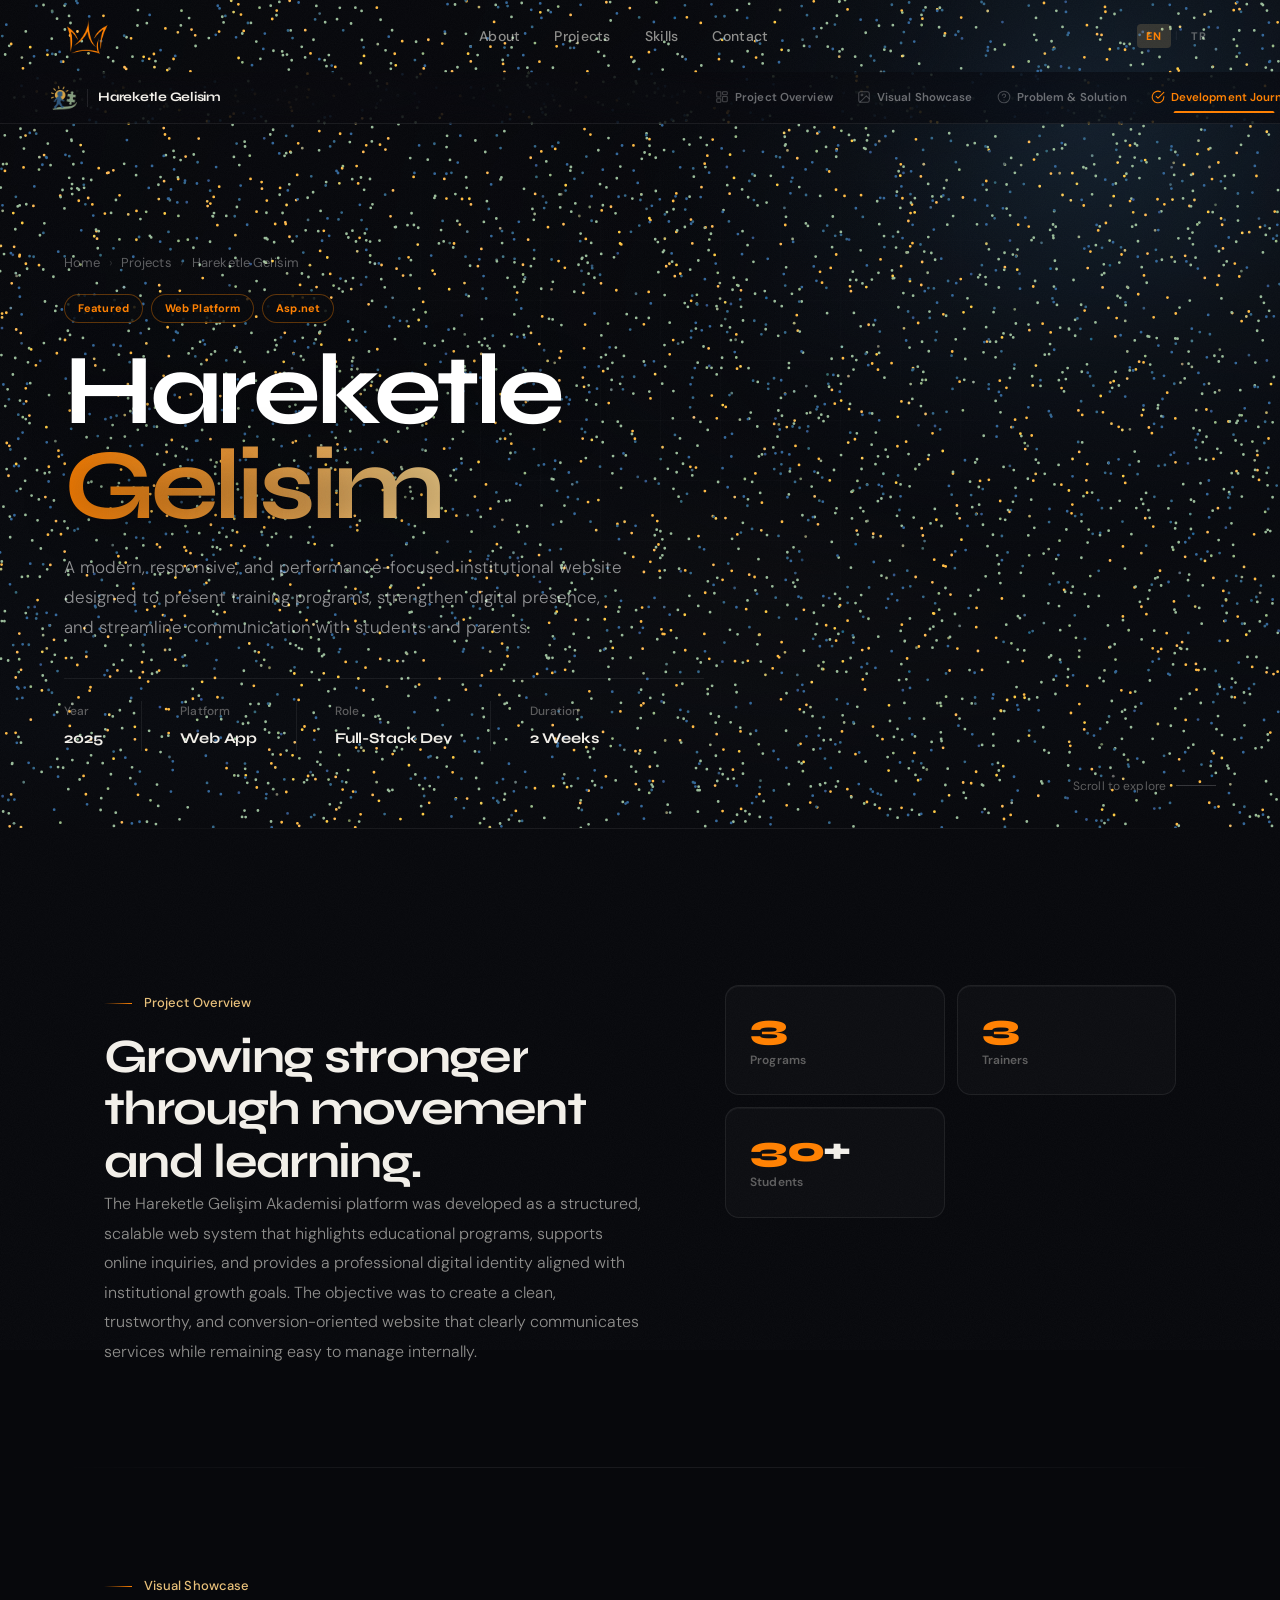
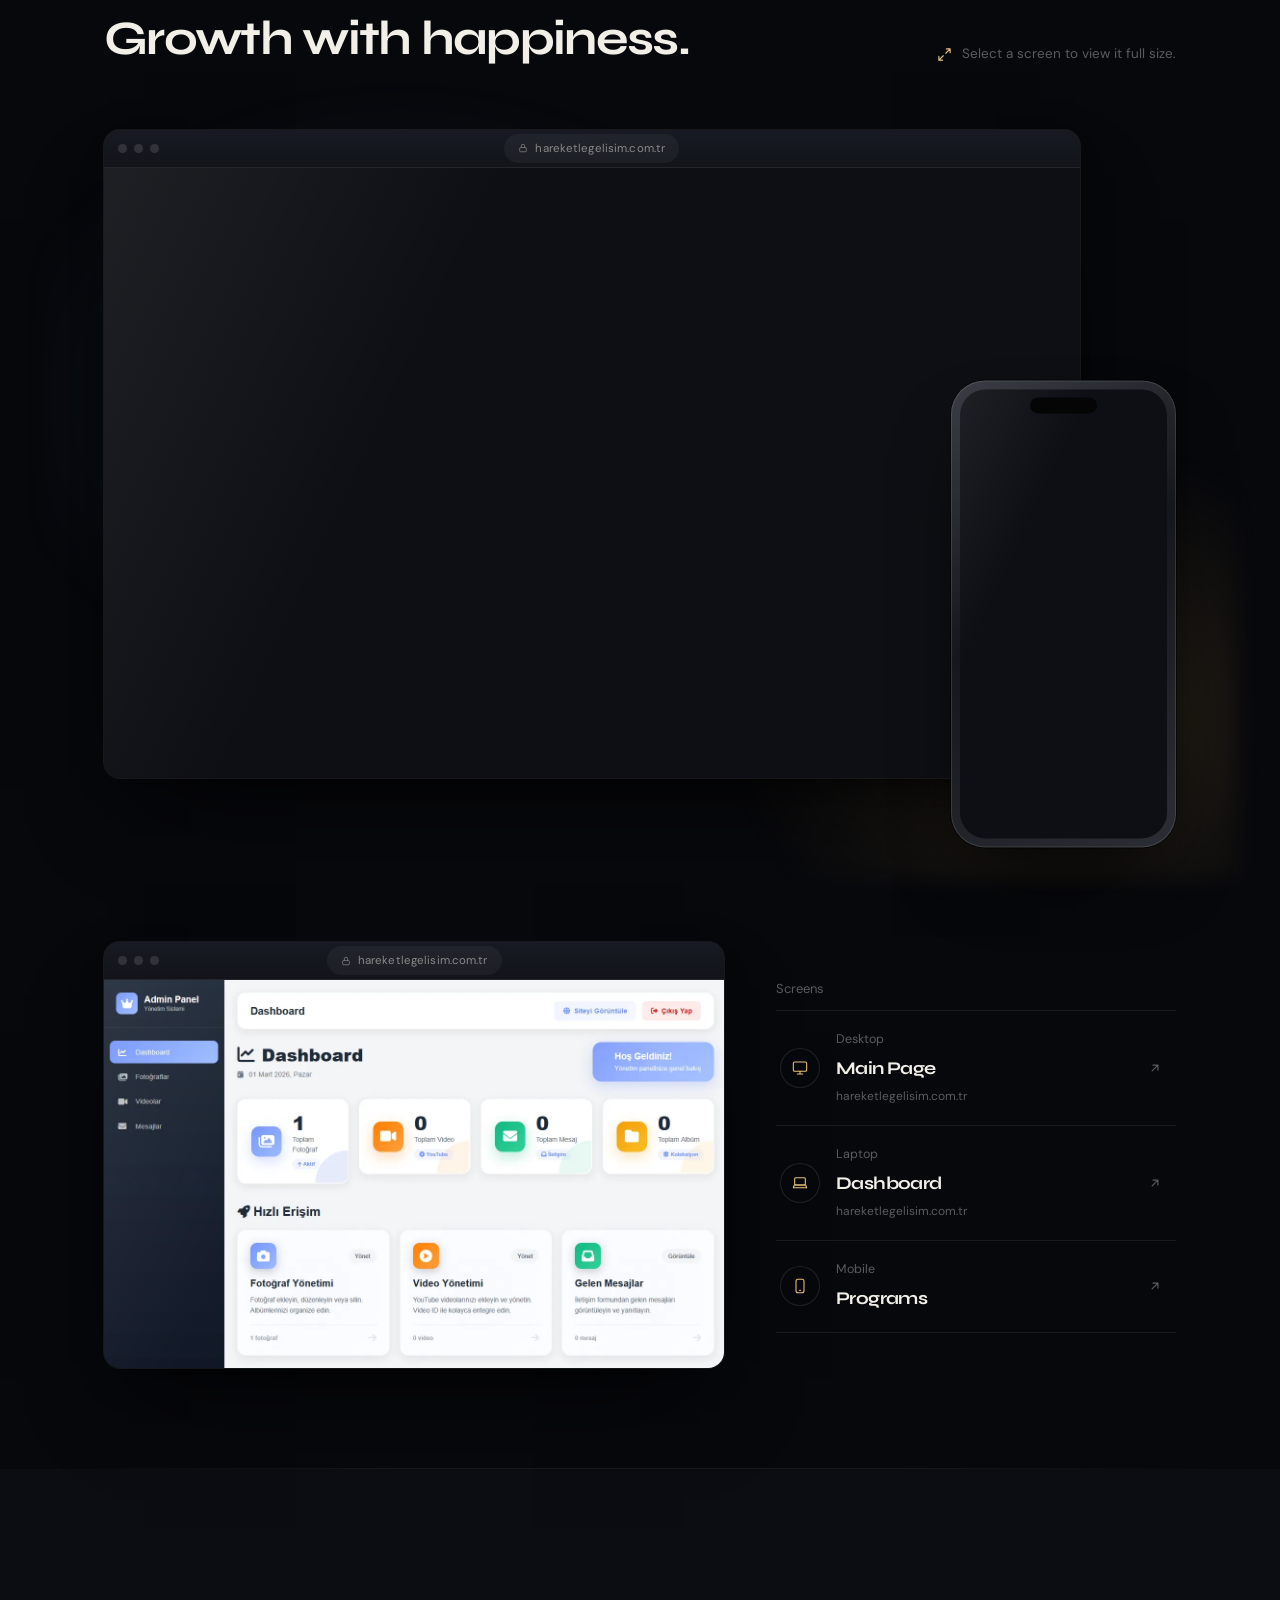
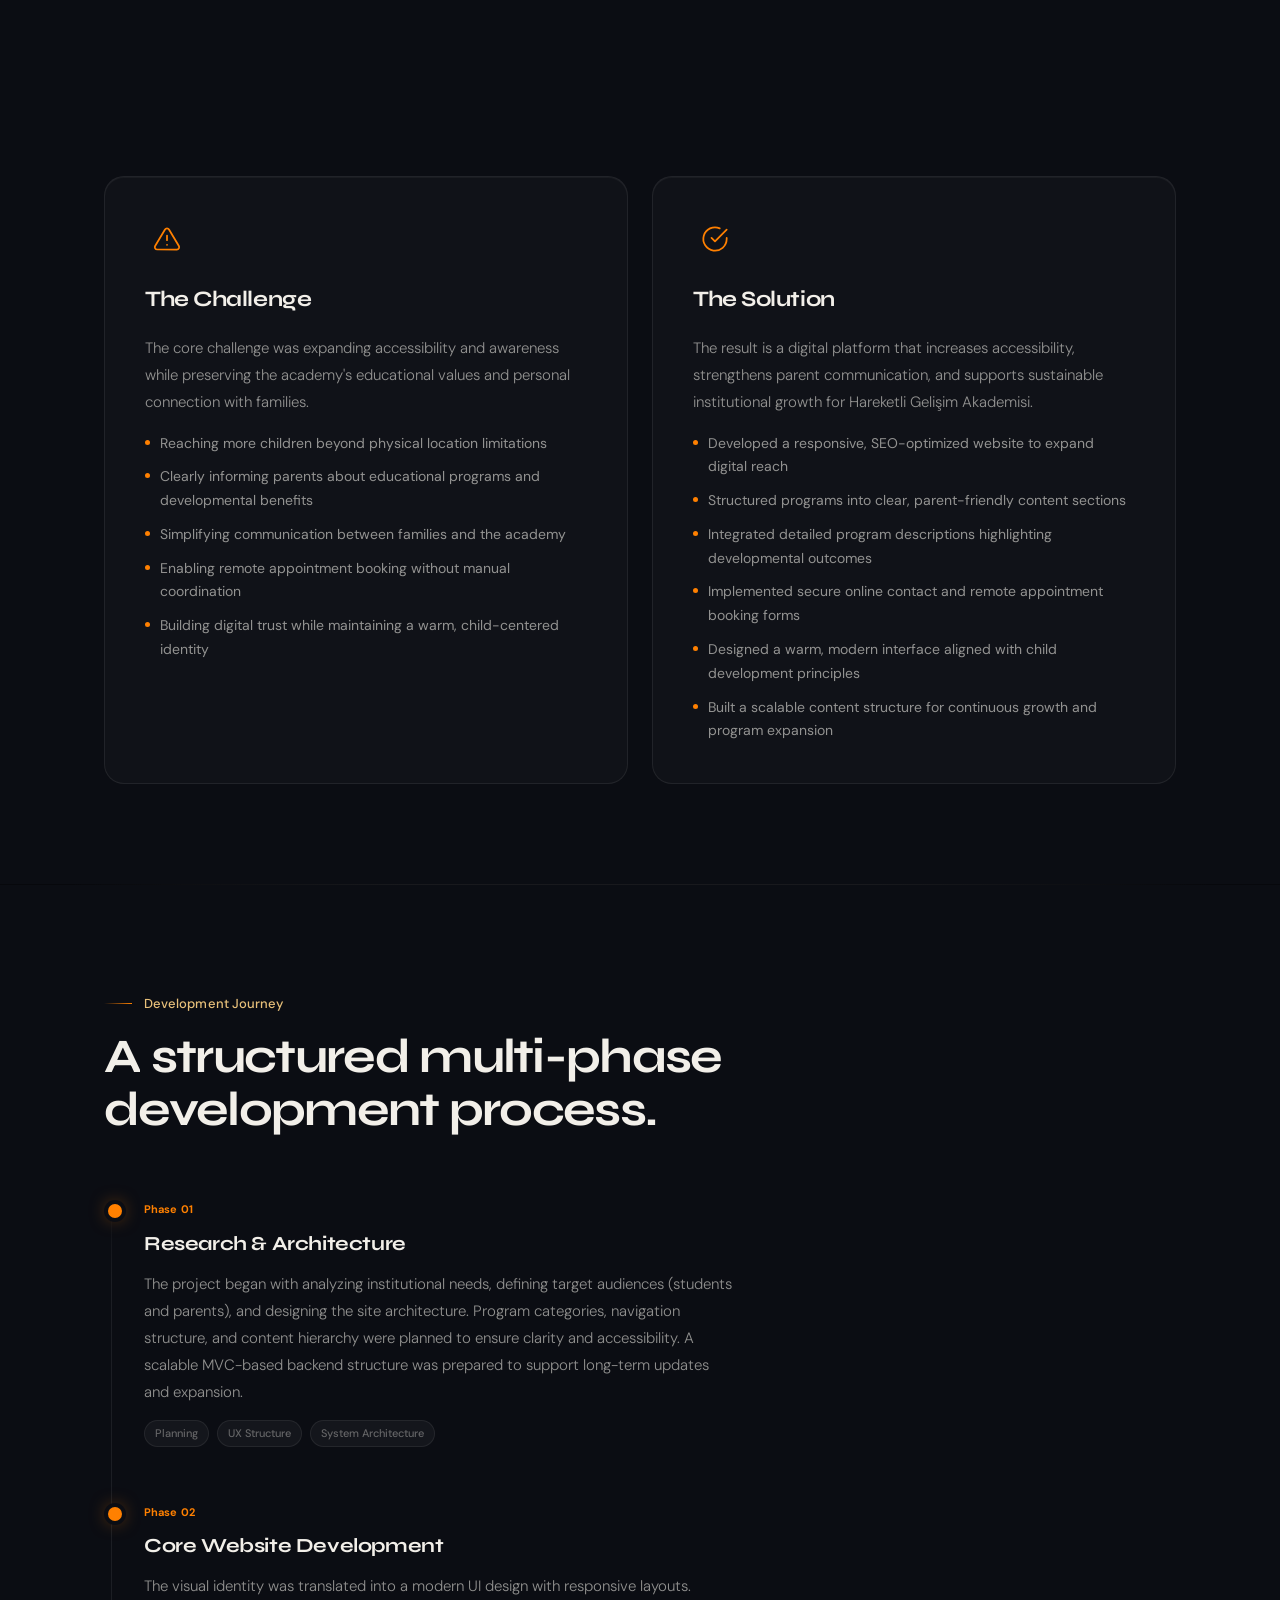
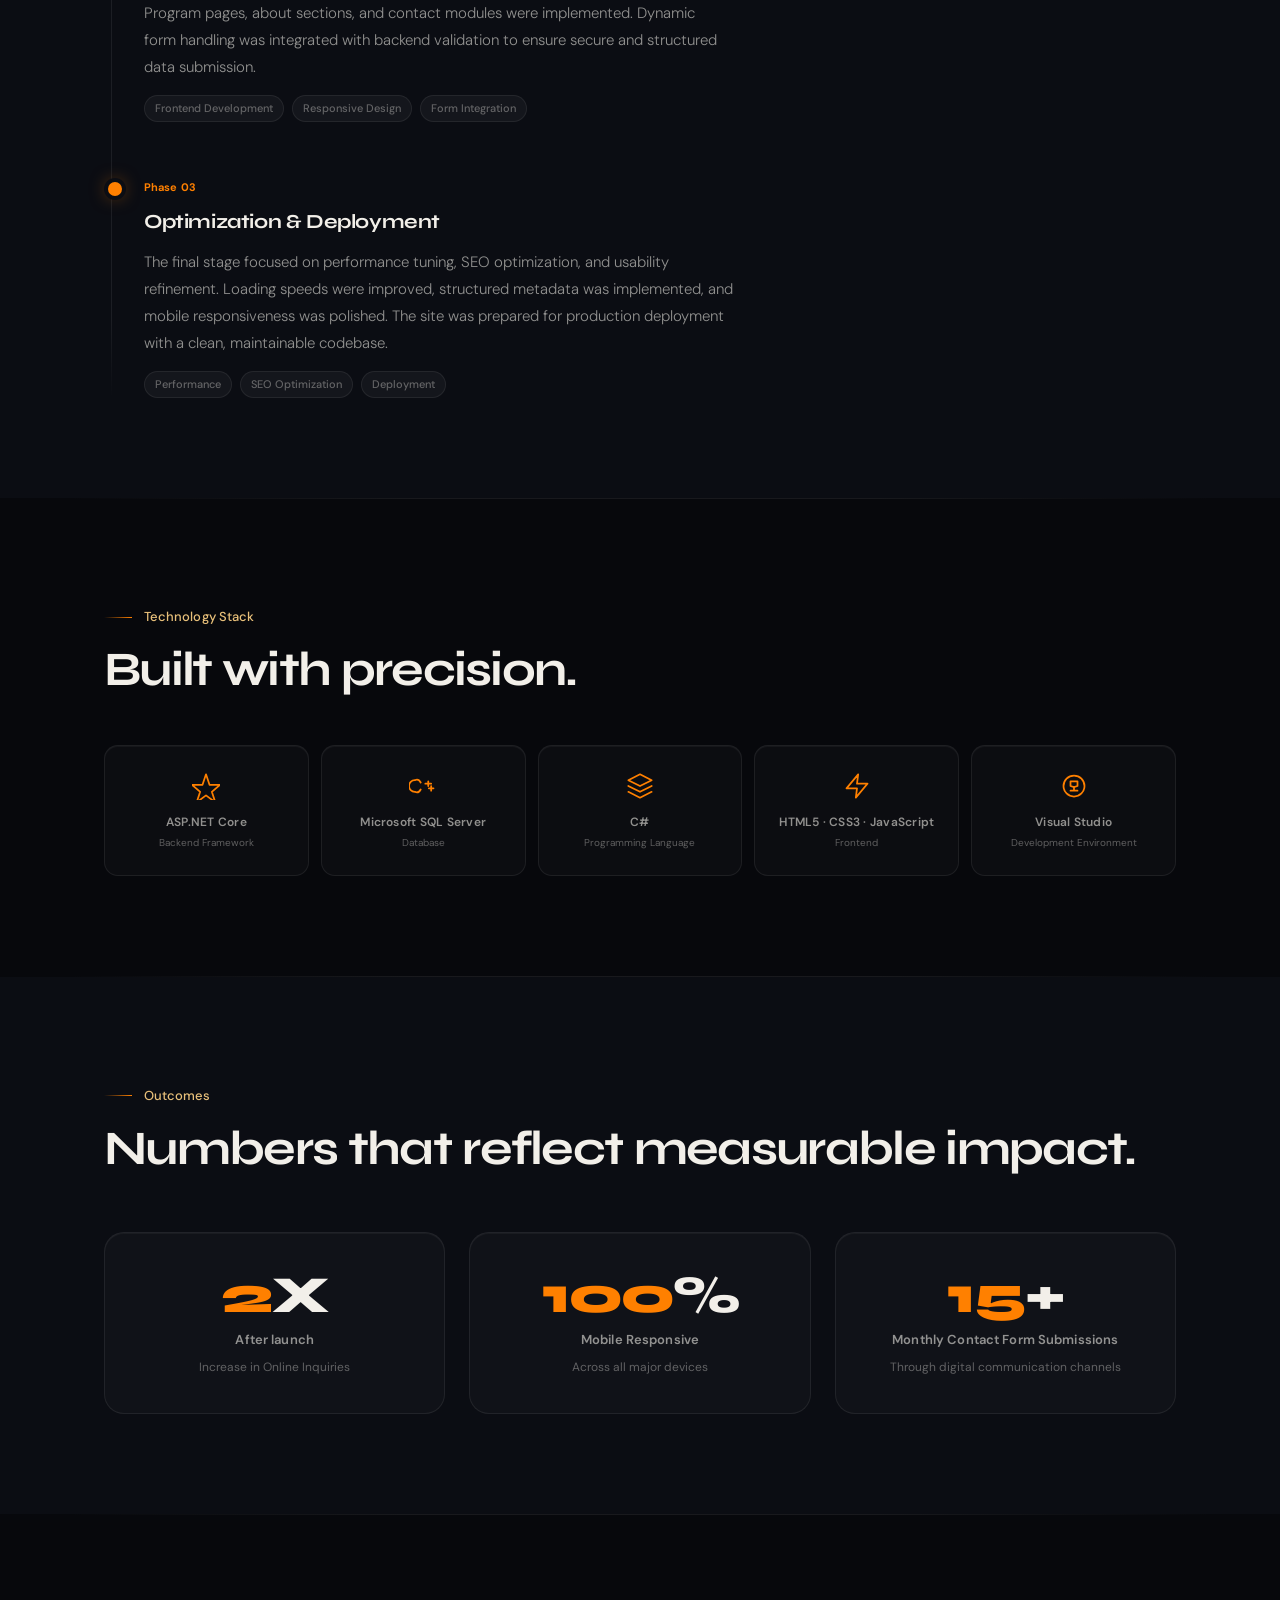
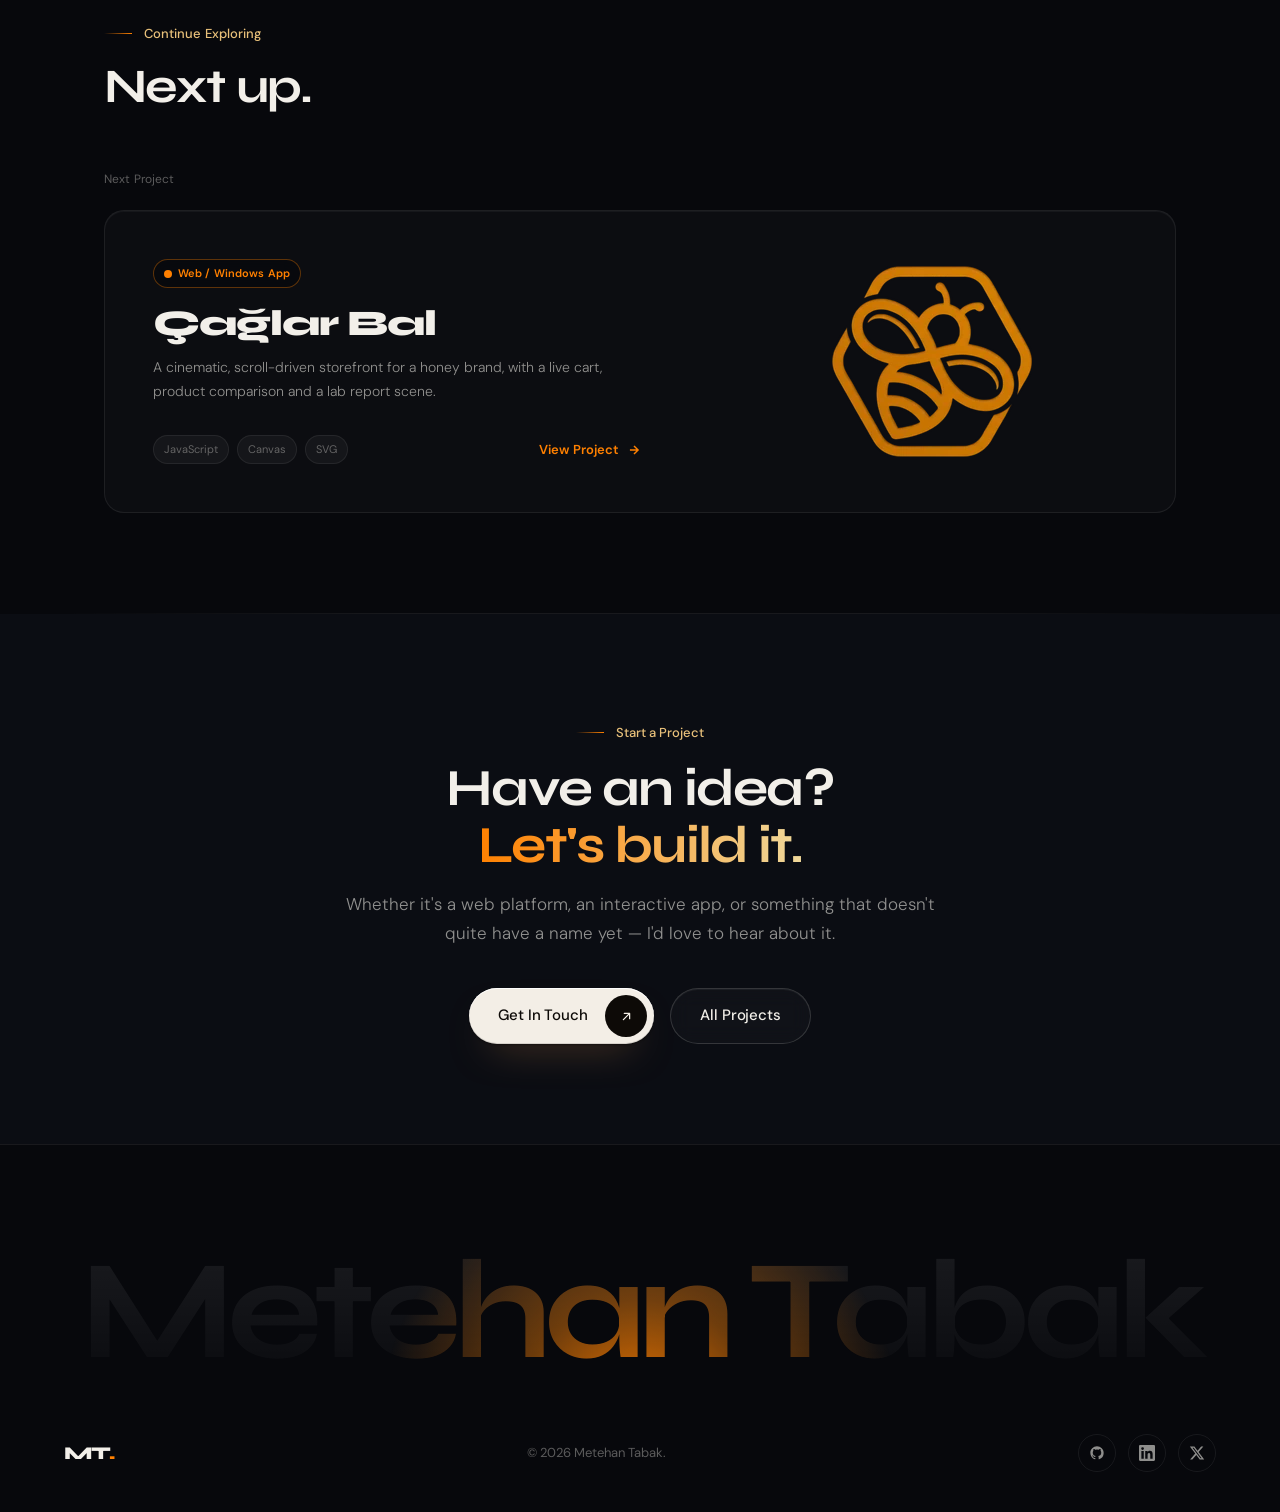
==== commit 34511c87: "Portföyü full stack odaklı güncelle, yeni projeleri ekle - Sosyal medya yönetimi içerikleri kaldırıl" ====
--- a/HareketleGelisim.html
+++ b/HareketleGelisim.html
@@ -5,6 +5,9 @@
   <meta name="viewport" content="width=device-width, initial-scale=1.0">
   <title>Hareketle Gelisim — Metehan Tabak</title>
   <meta name="theme-color" content="#07080c">
+  <link rel="icon" type="image/png" sizes="32x32" href="assets/img/favicon-32.png">
+  <link rel="icon" type="image/png" sizes="192x192" href="assets/img/favicon.png">
+  <link rel="apple-touch-icon" href="assets/img/apple-touch-icon.png">
   <link rel="preload" href="assets/fonts/syne-latin-wght-normal.woff2" as="font" type="font/woff2" crossorigin>
   <link rel="preload" href="assets/fonts/dm-sans-latin-wght-normal.woff2" as="font" type="font/woff2" crossorigin>
   <script>(function(d){d.classList.add('js');try{if(sessionStorage.getItem('mt_seen'))d.classList.add('pl-quick')}catch(e){}})(document.documentElement)</script>
@@ -969,27 +972,25 @@
     <h2 class="section-title reveal reveal-delay-1" data-i18n="next.title">Next up.</h2>
     <div class="next-inner reveal reveal-delay-2">
       <div class="next-label" data-i18n="next.label">Next Project</div>
-      <a href="YonderMarket.html" class="next-card">
+      <a href="CaglarBal.html" class="next-card">
         <div class="next-card-content">
           <div class="next-card-top">
             <div class="next-card-badge">
               <svg width="8" height="8" viewBox="0 0 8 8" fill="currentColor"><circle cx="4" cy="4" r="4"/></svg>
               Web / Windows App
             </div>
-            <div class="next-card-title" data-i18n="next.card.title">Yonder Market</div>
-            <div class="next-card-desc" data-i18n="next.card.desc">A modern digital commerce platform where users can securely purchase and rent electronic games. Built on a strong backend infrastructure with secure authentication, it provides a fast, seamless, and reliable marketplace experience.</div>
+            <div class="next-card-title" data-i18n="next.card.title">Çağlar Bal</div>
+            <div class="next-card-desc" data-i18n="next.card.desc">A cinematic, scroll-driven storefront for a honey brand, with a live cart, product comparison and a lab report scene.</div>
           </div>
           <div class="next-card-bottom">
             <div class="next-card-tags">
-              <span class="ntag">ASP.NET</span>
-              <span class="ntag">Windows Forms</span>
-              <span class="ntag">MSSQL</span>
+              <span class="ntag">JavaScript</span><span class="ntag">Canvas</span><span class="ntag">SVG</span>
             </div>
             <div class="next-arrow"><span data-i18n="btn.viewproject">View Project</span> <svg width="14" height="14" viewBox="0 0 24 24" fill="none" stroke="currentColor" stroke-width="2.5"><path d="M5 12h14M12 5l7 7-7 7"/></svg></div>
           </div>
         </div>
         <div class="next-card-visual">
-          <img src="assets/img/YMLogo.webp" alt="Yonder Market Project Logo" class="next-card-img" loading="lazy" decoding="async" />
+          <img src="assets/img/CaglarBalLogo.webp" alt="Çağlar Bal Project Logo" class="next-card-img" loading="lazy" decoding="async" />
         </div>
       </a>
     </div>
@@ -1004,7 +1005,7 @@
     <div class="cta-inner">
       <div class="section-label reveal" style="justify-content:center" data-i18n="label.cta">Start a Project</div>
       <h2 class="cta-title reveal reveal-delay-1" data-i18n-html="cta.title">Have an idea?<br><span>Let's build it.</span></h2>
-      <p class="cta-desc reveal reveal-delay-2" data-i18n="cta.desc">Whether it's a web platform, a brand's social media, or something that doesn't quite have a name yet — I'd love to hear about it.</p>
+      <p class="cta-desc reveal reveal-delay-2" data-i18n="cta.desc">Whether it's a web platform, an interactive app, or something that doesn't quite have a name yet — I'd love to hear about it.</p>
       <div class="cta-btns reveal reveal-delay-3">
         <a href="index.html#contact" class="btn-primary">
           <svg width="14" height="14" viewBox="0 0 24 24" fill="none" stroke="currentColor" stroke-width="2"><path d="M21 15a2 2 0 0 1-2 2H7l-4 4V5a2 2 0 0 1 2-2h14a2 2 0 0 1 2 2z"/></svg>
@@ -1194,7 +1195,7 @@
     "scroll.hint": "Scroll to explore",
     "footer.copy": "© 2026 Metehan Tabak.",
     "cta.title": "Have an idea?<br><span>Let's build it.</span>",
-    "cta.desc": "Whether it's a web platform, a brand's social media, or something that doesn't quite have a name yet — I'd love to hear about it.",
+    "cta.desc": "Whether it's a web platform, an interactive app, or something that doesn't quite have a name yet — I'd love to hear about it.",
     "meta.year": "Year",
     "meta.platform": "Platform",
     "meta.role": "Role",
@@ -1250,8 +1251,8 @@
     "r3.label": "Monthly Contact Form Submissions",
     "r3.desc": "Through digital communication channels",
     "next.title": "Next up.",
-    "next.card.title": "Yonder Market",
-    "next.card.desc": "A modern digital commerce platform where users can securely purchase and rent electronic games. Built on a strong backend infrastructure with secure authentication, it provides a fast, seamless, and reliable marketplace experience.",
+    "next.card.title": "Çağlar Bal",
+    "next.card.desc": "A cinematic, scroll-driven storefront for a honey brand, with a live cart, product comparison and a lab report scene.",
     "btn.allprojects": "All Projects",
     "overview.body": "The Hareketle Gelişim Akademisi platform was developed as a structured, scalable web system that highlights educational programs, supports online inquiries, and provides a professional digital identity aligned with institutional growth goals. The objective was to create a clean, trustworthy, and conversion-oriented website that clearly communicates services while remaining easy to manage internally.",
     "stat.01.sub": "Programs",
@@ -1296,7 +1297,7 @@
     "scroll.hint": "Keşfetmek için kaydır",
     "footer.copy": "© 2026 Metehan Tabak.",
     "cta.title": "Bir fikrin mi var?<br><span>Hadi inşa edelim.</span>",
-    "cta.desc": "İster bir web platformu, ister bir markanın sosyal medyası, isterse henüz adı olmayan bir şey olsun — duymak isterim.",
+    "cta.desc": "İster bir web platformu, ister etkileşimli bir uygulama, isterse henüz adı olmayan bir şey olsun — duymak isterim.",
     "meta.year": "Yıl",
     "meta.platform": "Platform",
     "meta.role": "Rol",
@@ -1342,8 +1343,8 @@
     "r3.label": "Aylık İletişim Formu Başvurusu",
     "r3.desc": "Dijital iletişim kanalları aracılığıyla",
     "next.title": "Sıradaki.",
-    "next.card.title": "Yonder Market",
-    "next.card.desc": "Elektronik oyunları güvenle satın alabileceğiniz ve kiralayabileceğiniz modern bir dijital ticaret platformudur. Güçlü altyapısı ve güvenli kullanıcı sistemi sayesinde hızlı, sorunsuz ve güvenilir bir alışveriş deneyimi sunar.",
+    "next.card.title": "Çağlar Bal",
+    "next.card.desc": "Bir bal markası için canlı sepetli, ürün karşılaştırmalı ve analiz raporu sahneli, kaydırmayla ilerleyen sinematik bir mağaza.",
     "btn.allprojects": "Tüm Projeler",
     "overview.body": "Hareketle Gelişim Akademisi platformu; eğitim programlarını öne çıkaran, çevrimiçi sorguları destekleyen ve kurumsal büyüme hedefleriyle uyumlu profesyonel bir dijital kimlik sağlayan yapılandırılmış ve ölçeklenebilir bir web sistemi olarak geliştirildi. Amaç; hizmetleri açıkça ileten, dahili olarak kolayca yönetilebilen temiz, güvenilir ve dönüşüm odaklı bir web sitesi oluşturmaktı.",
     "stat.01.sub": "Program",
--- a/assets/css/premium.css
+++ b/assets/css/premium.css
@@ -902,3 +902,13 @@
 @media (hover: none) {
   .spot::after { display: none; }
 }
+
+/* ═══════════════════════════
+   PROJECT BAR — navbar ile aynı saydam cam görünüm
+   ═══════════════════════════ */
+#project-bar {
+  background: rgba(7,8,12,0.62) !important;
+  -webkit-backdrop-filter: blur(18px) saturate(1.4) !important;
+          backdrop-filter: blur(18px) saturate(1.4) !important;
+  border-bottom-color: var(--line) !important;
+}
